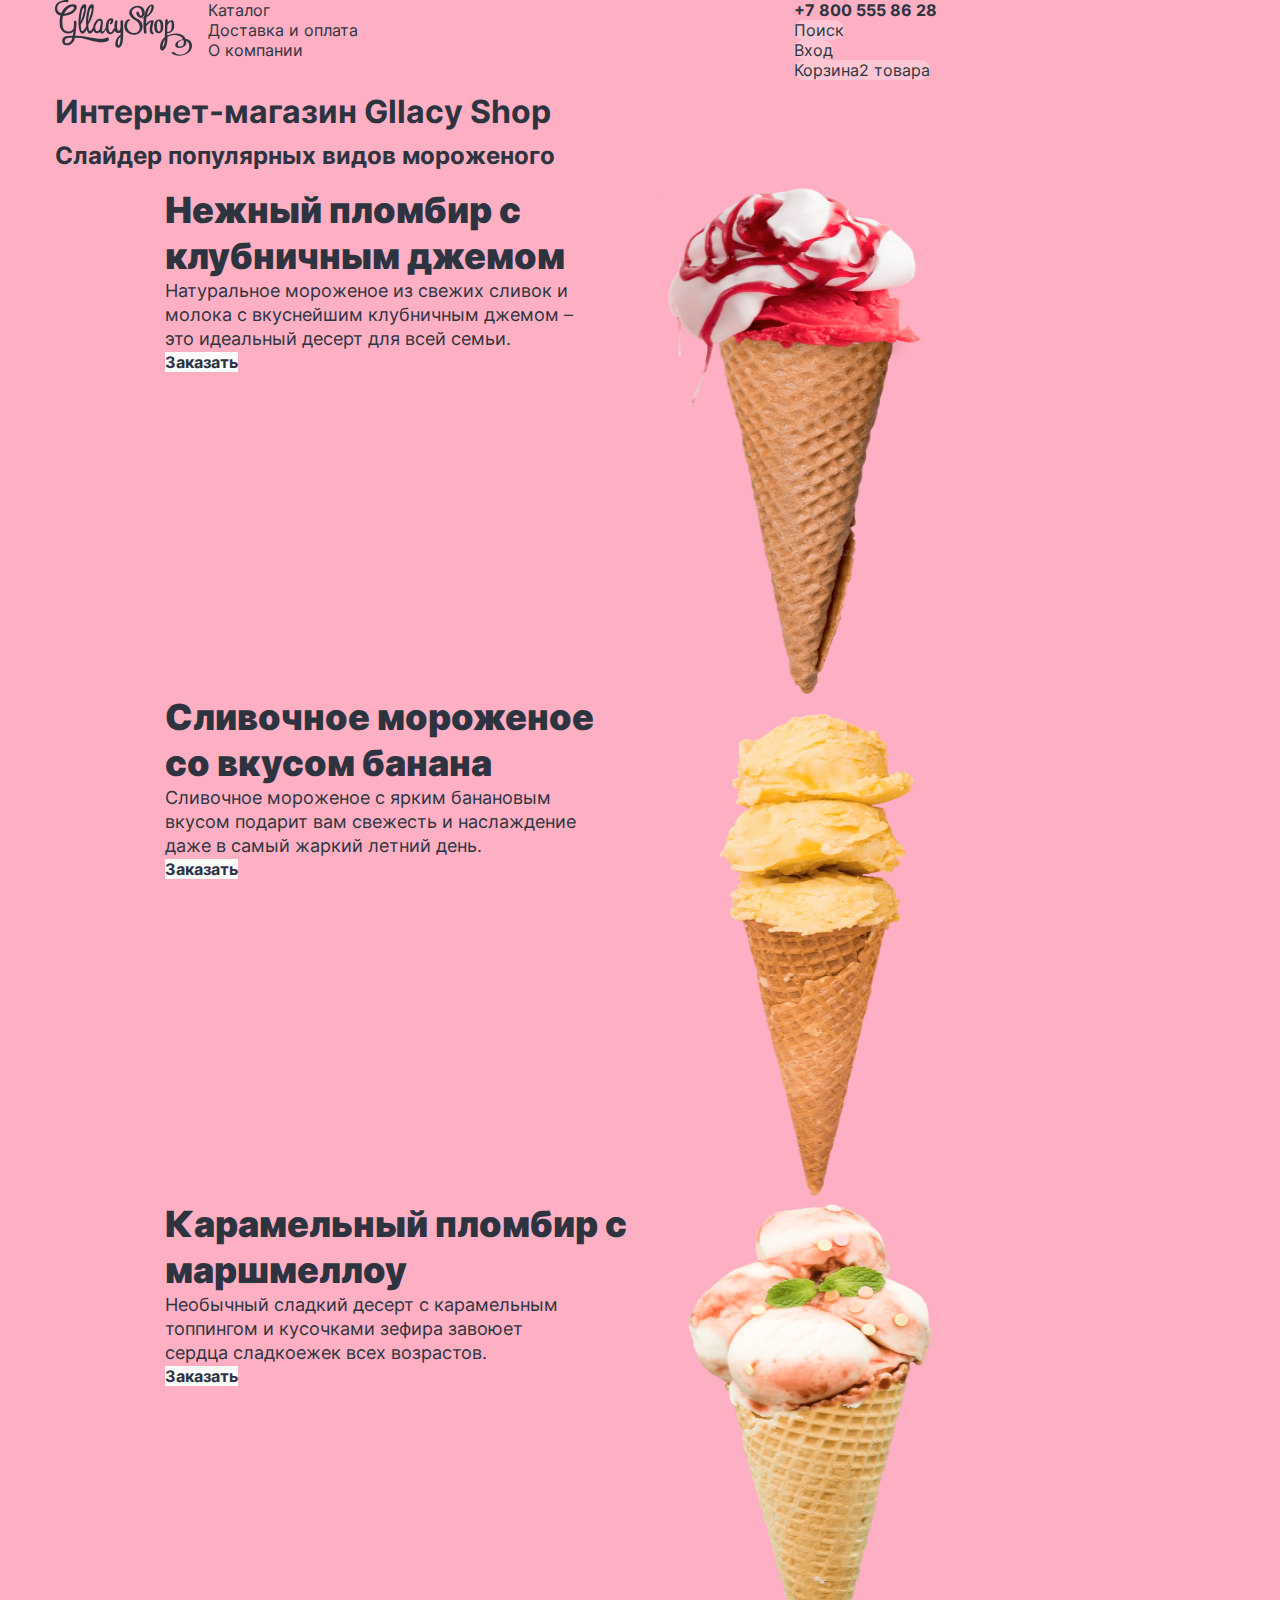
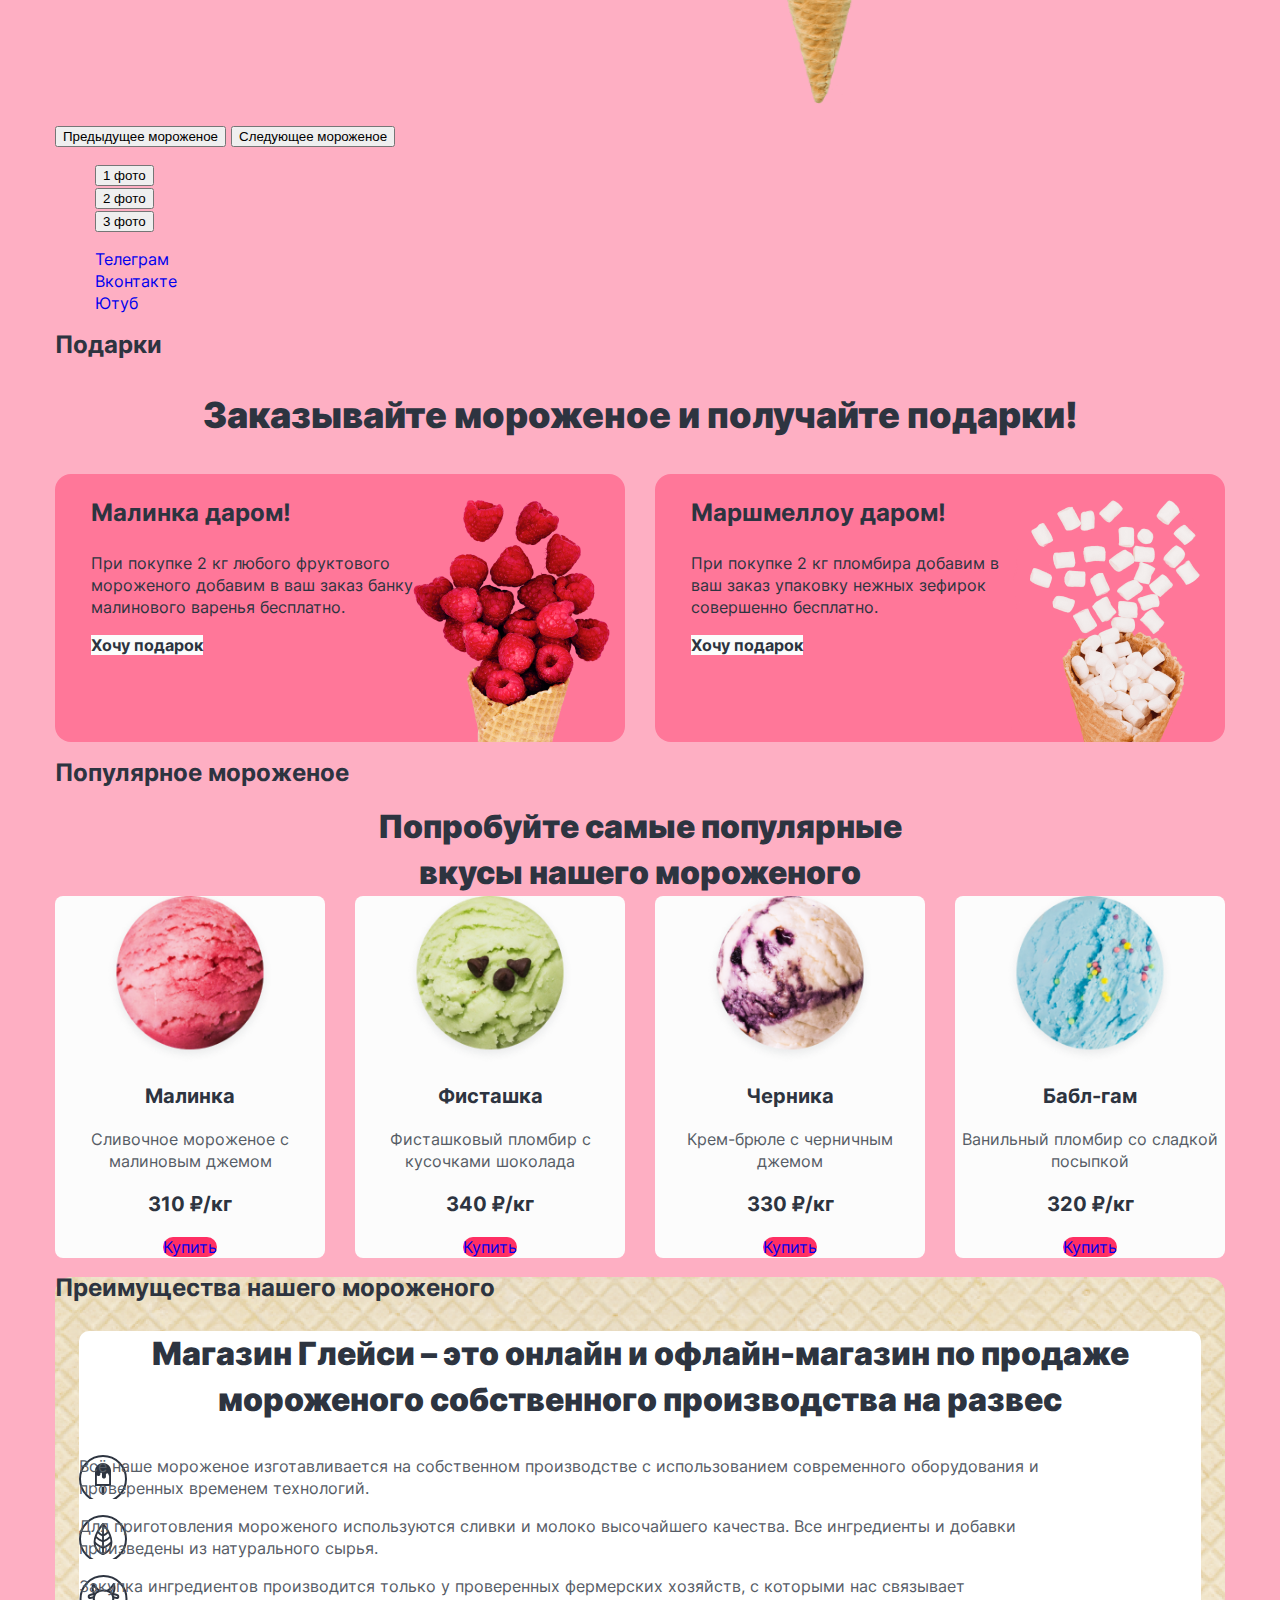
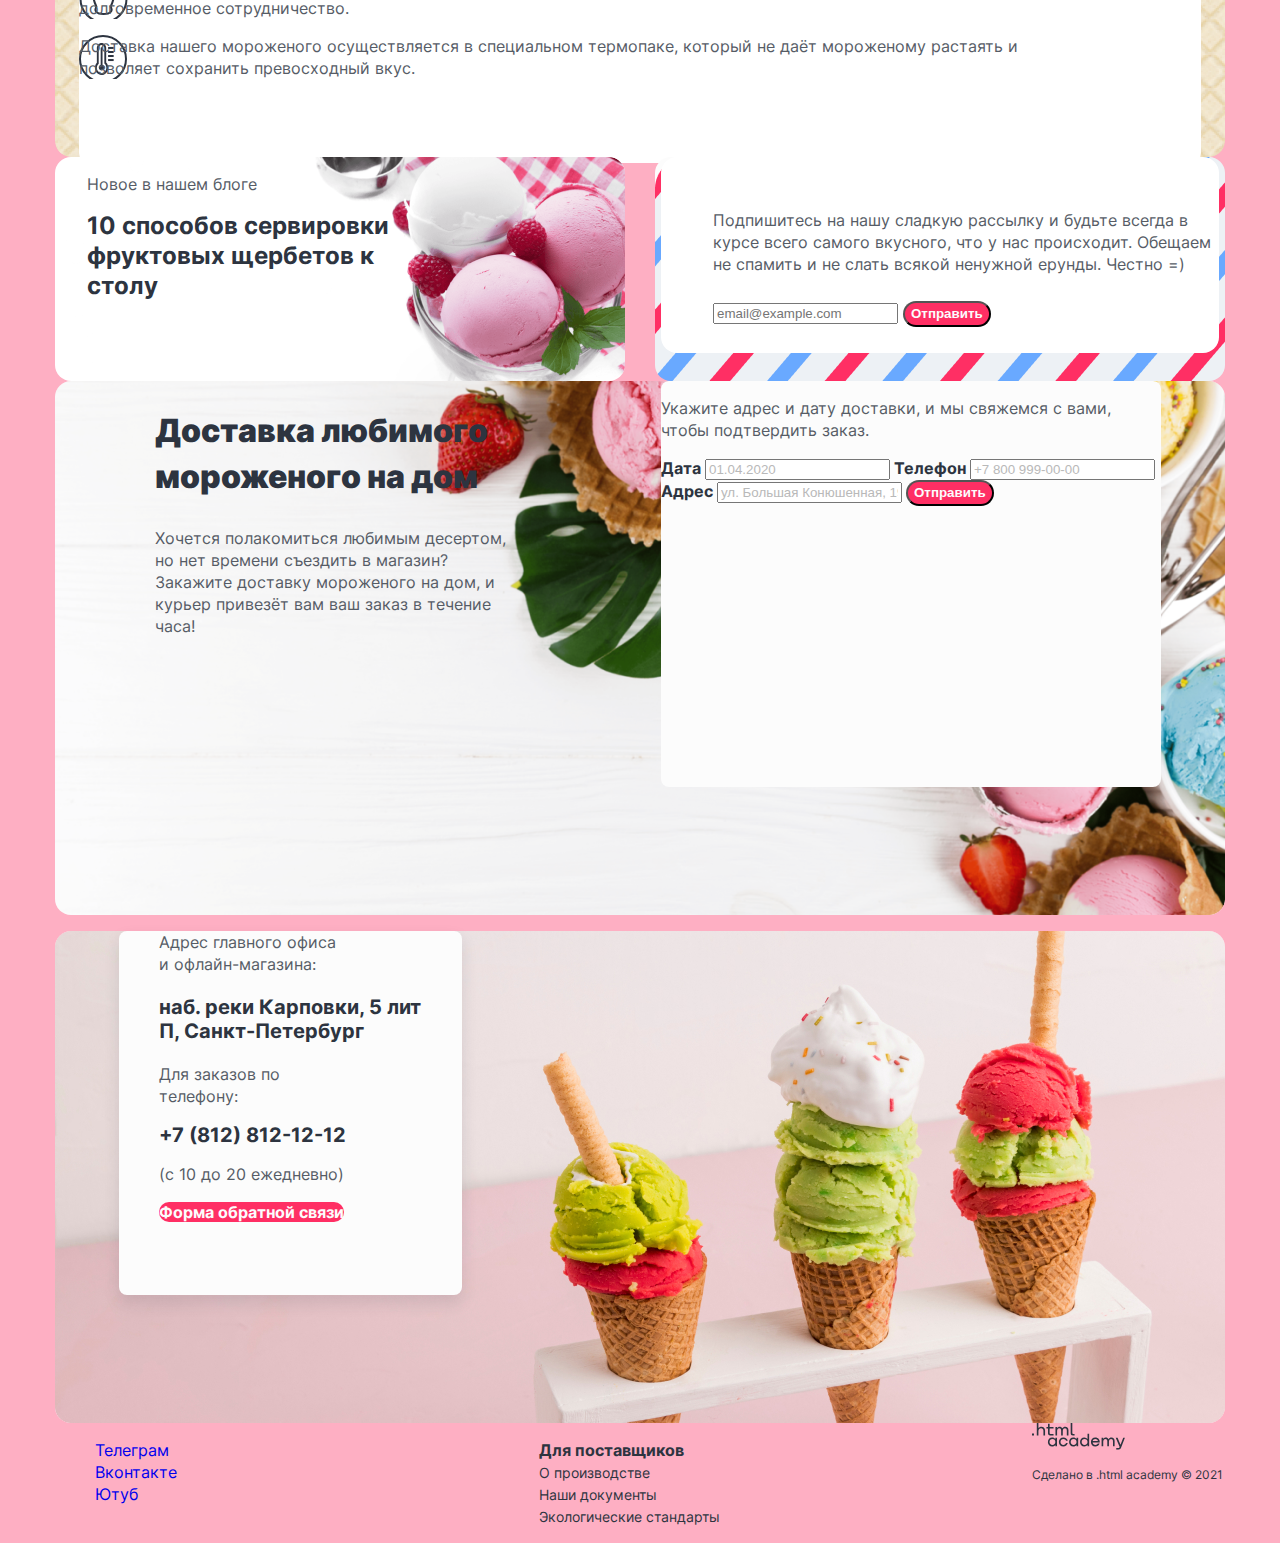
==== index.html @ d2e07216 "Added flex page grids" ====
<!DOCTYPE html>
<html lang="ru">
  <head>
    <meta charset="utf-8">
    <title>HTML Academy: Глейси</title>
    <link rel="stylesheet" href="style/style.css">
  </head>
  <body>
    <header class="page-header">
      <nav class="navigation">
        <a class="navigation-logo">
          <img class="page-header-logo" src="images/gllacy-logo.svg" width="137" height="56" alt="Логотип магазина Глейси">
        </a>
        <ul class="navigation-list">
          <li class="navigation-item">
            <a class="navigation-link" href="catalog.html">Каталог</a>
          </li>
          <li class="navigation-item">
            <a class="navigation-link" href="#">Доставка и оплата</a>
          </li>
          <li class="navigation-item">
            <a class="navigation-link" href="#">О компании</a>
          </li>
        </ul>

        <ul class="navigation-list navigation-user">
          <li class="navigation-item navigation-item-phone">
            <a class="navigation-link-phone" href="tel:88005558628">+7 800 555 86 28</a>
          </li>
          <li class="navigation-item">
            <a class="navigation-link" href="#">
              <span class="visually-hidden">Поиск</span>
            </a>
          </li>
          <li class="navigation-item">
            <a class="navigation-link" href="#">
              <span class="visually-hidden">Вход</span>
              </a>
          </li>
          <li class="navigation-item">
            <a class="navigation-link" href="#">
              <span class="visually-hidden">Корзина</span>2 товара
            </a>
          </li>
        </ul>
      </nav>
    </header>
    <main class="main-containter main-index">
      <div class="page-container">
        <h1 class="visually-hidden">Интернет-магазин Gllacy Shop</h1>
        <section class="slider-main">
          <h2 class="visually-hidden">Слайдер популярных видов мороженого</h2>
          <ul class="slider-list">
            <li class="slider-element slider-element-active">
              <div class="slider-element-text">
                <h3 class="slider-title">Нежный пломбир с клубничным джемом</h3>
                <p class="slider-description">Натуральное мороженое из свежих сливок и молока с вкуснейшим клубничным джемом – это идеальный десерт для всей семьи.</p>
                <a class="slider-order-button button" href="#">Заказать</a>
              </div>
              <div class="slider-element-image">
                <img src="images/slider/strawberry-ice-cream.png" width="350" height="507" alt="Нежный пломбир с клубничным джемом">
              </div>
            </li>
            <li class="slider-element">
              <div class="slider-element-text">
                <h3 class="slider-title">Сливочное мороженое со вкусом банана</h3>
                <p class="slider-description">Сливочное мороженое с ярким банановым вкусом подарит вам свежесть и наслаждение даже в самый жаркий летний день.</p>
                <a class="slider-order-button button" href="#">Заказать</a>
              </div>
              <div class="slider-element-image">
                <img src="images/slider/banana-ice-cream.png" width="350" height="507" alt="Сливочное мороженое со вкусом банана">
              </div>
            </li>
            <li class="slider-element">
              <div class="slider-element-text">
                <h3 class="slider-title">Карамельный пломбир с маршмеллоу</h3>
                <p class="slider-description">Необычный сладкий десерт с карамельным топпингом и кусочками зефира завоюет сердца сладкоежек всех возрастов.</p>
                <a class="slider-order-button button" href="#">Заказать</a>
              </div>
              <div class="slider-element-image">
                <img src="images/slider/caramel-ice-cream.png" width="350" height="507" alt="Карамельный пломбир с маршмеллоу">
              </div>
            </li>
          </ul>
          <button class="slider-button slider-previous" type="button">
            <span class="visually-hidden">Предыдущее мороженое</span>
          </button>
          <button class="slider-button slider-next" type="button">
            <span class="visually-hidden">Следующее мороженое</span>
          </button>
          <ol class="slider-pagination">
            <li class="slider-pagination-item">
              <button class="slider-pagination-button slider-pagination-button-current" type="button">
                <span class="visually-hidden">1 фото</span>
              </button>
            </li>
            <li class="slider-pagination-item">
              <button class="slider-pagination-button slider-pagination-button" type="button">
                <span class="visually-hidden">2 фото</span>
              </button>
            </li>
            <li class="slider-pagination-item">
              <button class="slider-pagination-button slider-pagination-button" type="button">
                <span class="visually-hidden">3 фото</span>
              </button>
            </li>
          </ol>
          <ul class="slider-social-list">
            <li class="slider-social-item">
              <a class="social-item-button" href="https://t.me/htmlacademy">
                <span class="visually-hidden">Телеграм</span>
              </a>
            </li>
            <li class="slider-social-item">
              <a class="social-item-button" href="https://vk.com/htmlacademy">
                <span class="visually-hidden">Вконтакте</span>
              </a>
            </li>
            <li class="slider-social-item">
              <a class="social-item-button" href="https://www.youtube.com/user/htmlacademyru">
                <span class="visually-hidden">Ютуб</span>
              </a>
            </li>
          </ul>
        </section>
        <section class="gifts">
          <h2 class="visually-hidden">Подарки</h2>
          <p class="gifts-description">Заказывайте мороженое и получайте подарки!</p>
          <ul class="gift-list">
            <li class="gift-item gift-item-raspberry">
              <h3 class="gift-title">Малинка даром!</h3>
              <p class="gift-description">При покупке 2 кг любого фруктового мороженого добавим в ваш заказ банку малинового варенья бесплатно.</p>
              <a class="gift-button button" href="#">Хочу подарок</a>
            </li>
            <li class="gift-item gift-item-marshmallow">
              <h3 class="gift-title">Маршмеллоу даром!</h3>
              <p class="gift-description">При покупке 2 кг пломбира добавим в ваш заказ упаковку нежных зефирок совершенно бесплатно.</p>
              <a class="gift-button button" href="#">Хочу подарок</a>
            </li>
          </ul>
        </section>
        <section class="product">
          <h2 class="visually-hidden">Популярное мороженое</h2>
          <p class="product-heading">Попробуйте самые популярные вкусы нашего мороженого</p>
          <ul class="product-list">
            <li class="product-card">
              <img class="product-image" src="images/promo/raspberry.png" width="168" height="168" alt="Малиновое мороженое">
              <h3 class="product-title">Малинка</h3>
              <p class="product-description">Сливочное мороженое с малиновым джемом</p>
              <p class="product-price">310 ₽/кг</p>
              <a class="product-buy-button" href="#">
                <span class="visually-hidden">Купить</span>
              </a>
            </li>
            <li class="product-card">
              <img class="product-image" src="images/promo/pistachio.png" width="168" height="168" alt="Фисташковое мороженое">
              <h3 class="product-title">Фисташка</h3>
              <p class="product-description">Фисташковый пломбир с кусочками шоколада</p>
              <p class="product-price">340 ₽/кг</p>
              <a class="product-buy-button" href="#">
                <span class="visually-hidden">Купить</span>
              </a>
            </li>
            <li class="product-card">
              <img class="product-image" src="images/promo/blueberries.png" width="168" height="168" alt="Черничное мороженое">
              <h3 class="product-title">Черника</h3>
              <p class="product-description">Крем-брюле с черничным джемом</p>
              <p class="product-price">330 ₽/кг</p>
              <a class="product-buy-button" href="#">
                <span class="visually-hidden">Купить</span>
              </a>
            </li>
            <li class="product-card">
              <img class="product-image" src="images/promo/bubble-gum.png" width="168" height="168" alt="Мороженое со вкусом Бабл-гам">
              <h3 class="product-title">Бабл-гам</h3>
              <p class="product-description">Ванильный пломбир со сладкой посыпкой</p>
              <p class="product-price">320 ₽/кг</p>
              <a class="product-buy-button" href="#">
                <span class="visually-hidden">Купить</span>
              </a>
            </li>
          </ul>
        </section>
        <section class="advantages">
          <h2 class="visually-hidden">Преимущества нашего мороженого</h2>
            <div class="advantages-content">
              <p class="advantages-title">Магазин Глейси – это онлайн и офлайн-магазин по продаже мороженого собственного производства на развес</p>
              <ul class="advantages-list">
                <li class="advantages-item advantages-item-icecream">
                  <p class="advantages-description">Всё наше мороженое изготавливается на собственном производстве с использованием современного оборудования и проверенных временем технологий.</p>
                </li>
                <li class="advantages-item advantages-item-leaf">
                  <p class="advantages-description">Для приготовления мороженого используются сливки и молоко высочайшего качества. Все ингредиенты
                    и добавки произведены из натурального сырья.</p>
                </li>
                <li class="advantages-item advantages-item-cow">
                  <p class="advantages-description">Закупка ингредиентов производится только у проверенных фермерских хозяйств, с которыми нас связывает долговременное сотрудничество.</p>
                </li>
                <li class="advantages-item advantages-item-thermometr">
                  <p class="advantages-description">Доставка нашего мороженого осуществляется в специальном термопаке, который не даёт мороженому растаять и позволяет сохранить превосходный вкус.</p>
                </li>
              </ul>
          </div>
        </section>
        <section class="blog-newsletter">
          <!--<h2 class="visually-hidden">Блог и подписка на рассылку</h2>-->
          <article class="blog">
            <!--<h3 class="visually-hidden">Блог</h3>-->
            <p class="blog-news">Новое в нашем блоге</p>
            <a class="blog-link" href="#">10 способов сервировки фруктовых щербетов к столу</a>
          </article>
          <div class="newsletter">
            <div class="newsletter-content">
              <!--<h3 class="visually-hidden">Подписка на рассылку</h3>-->
              <p class="newsletter-description">Подпишитесь на нашу сладкую рассылку и будьте всегда в курсе всего самого вкусного, что у нас происходит. Обещаем не спамить и не слать всякой ненужной ерунды. Честно =)</p>
              <form class="newsletter-form" action="https://echo.htmlacademy.ru/" method="post">
                <input class="newsletter-email-field" placeholder="email@example.com" type="email" name="newsletter-email" required>
                <button class="newsletter-form-button" type="submit">Отправить</button>
              </form>
            </div>
          </div>
        </section>
        <section class="delivery">
          <div class="delivery-text">
            <h2>Доставка любимого мороженого на дом</h2>
            <p class="delivery-description">Хочется полакомиться любимым десертом, но нет времени съездить в магазин? Закажите доставку мороженого на дом, и курьер привезёт вам ваш заказ в течение часа!</p>
          </div>
              <form class="delivery-form" action="https://echo.htmlacademy.ru/" method="post">
              <p class="delivery-form-description">Укажите адрес и дату доставки, и мы свяжемся с вами, чтобы подтвердить заказ.</p>
              <label>Дата
                <input class="delivery-date-field" placeholder="01.04.2020" type="text" name="delivery-date">
              </label>
              <label>Телефон
                <input class="delivery-number-field" placeholder="+7 800 999-00-00" type="number" name="delivery-number">
              </label>
              <label>Адрес
                <input class="delivery-address-field" placeholder="ул. Большая Конюшенная, 19/8" type="text" name="delivery-address">
              </label>
              <button class="delivery-submit-button" type="submit">Отправить</button>
            </form>
        </section>

        <section class="contacts">
          <!--<h2 class="visually-hidden">Контакты</h2>-->
          <div class="contacts-content">
            <address class="contacts-address">
              <p class="contacts-address-description">Адрес главного офиса и офлайн-магазина:</p>
              <p class="contacts-address-text">наб. реки Карповки, 5 лит П, Санкт-Петербург</p>
              <p class="contacts-address-description">Для заказов по телефону:</p>
              <a class="contacts-address-phone" href="tel:88128121212">+7 (812) 812-12-12</a>
              <p class="contacts-address-schedule">(с 10 до 20 ежедневно)</p>
            </address>
            <a class="contacts-button-feedback" href="#">Форма обратной связи</a>
          </div>
        </section>
        <footer class="main-footer">
          <ul class="slider-social-list">
            <li class="slider-social-item">
              <a class="social-item-button" href="https://t.me/htmlacademy">
                <span class="visually-hidden">Телеграм</span>
              </a>
            </li>
            <li class="slider-social-item">
              <a class="social-item-button" href="https://vk.com/htmlacademy">
                <span class="visually-hidden">Вконтакте</span>
              </a>
            </li>
            <li class="slider-social-item">
              <a class="social-item-button" href="https://www.youtube.com/user/htmlacademyru">
                <span class="visually-hidden">Ютуб</span>
              </a>
            </li>
          </ul>
          <ul class="footer-links-list">
            <li class="footer-links-item-heart">
              <a class="footer-links-heart" href="#">Для поставщиков</a>
            </li>
            <li class="footer-links-item">
              <a class="footer-links-link" href="#">О производстве</a>
            </li>
            <li class="footer-links-item">
              <a class="footer-links-link" href="#">Наши документы</a>
            </li>
            <li class="footer-links-item">
              <a class="footer-links-link" href="#">Экологические стандарты</a>
            </li>
          </ul>
          <div class="copyright">
            <a href="https://htmlacademy.ru">
              <img class="htmlacademy-logo" src="images/logo-htmlacademy.svg" width="93" height="27" alt="Логотип HTML Academy">
            </a>
            <p class="copyright-description">Сделано в .html academy © 2021</p>
          </div>
        </footer>
      </div>
    </main>
  </body>
</html>
---- style/style.css ----
@font-face {
  font-family: "Inter";
  font-style: normal;
  font-weight: 400;
  src: url("../fonts/inter-400.woff2") format("woff2");
  font-display: swap;
}
@font-face {
  font-family: "Inter";
  font-style: normal;
  font-weight: 700;
  src: url("../fonts/inter-700.woff2") format("woff2");
  font-display: swap;
}
@font-face {
  font-family: "Inter";
  font-style: normal;
  font-weight: 900;
  src: url("../fonts/inter-900.woff2") format("woff2");
  font-display: swap;
}

.html {
  height: 100%;
}

body {
  margin: 0;
  display: flex;
  flex-direction: column;
  min-height: 100%;
  font-family: "Inter", sans-serif;
  font-weight: 400;
  font-size: 16px;
  line-height: 22px;
  color: #2D3440;
  background-color: #FEAFC3;
}

a {
  text-decoration: none;
}

li {
  list-style-type: none;
}

.button {
  font-family: inherit;
  font-weight: 700;
  line-height: 20px;
  text-align: center;
  background-color: #FCFCFC;
  color:#2D3440;
}

.navigation {
  width: 1170px;
  display: flex;
  margin: 0 auto;
  font-family: inherit;
  line-height: 20px;
}

.navigation-logo {
  width: 137px;
  margin-right: 16px;
}

.navigation-list {
  margin: 0;
  padding: 0;
  min-width: 400px;
}

.navigation a {
  color:#2D3440;
}

.navigation-user {
  min-width: 431px;
  margin-left: auto;
}
.navigation-user .navigation-link {
  background: rgba(252, 252, 252, 0.3);
  border-radius: 27px;
}

.navigation-user .navigation-link-phone {
  font-weight: 700;
  background-color: #FEAFC3;
}

.main-container {
  flex-grow: 1;
}

.page-container {
  width: 1170px;
  margin: 0 auto;
  flex-grow: 1;
}

.slider-list {
  text-decoration: none;
}

.slider-element {
  display: flex;
}

.slider-title {
  width: 470px;
  margin: 0;
  margin-left: 70px;
  font-family: inherit;
  font-weight: 900;
  font-size: 36px;
  line-height: 46px;
}

.slider-description {
  width: 414px;
  margin: 0;
  margin-left: 70px;
  font-family: inherit;
  font-size: 18px;
  line-height: 24px;
}

.slider-order-button {
  margin-left: 70px;
}

.slider-element-image {
  display: block;
  width: 306px;
  height: 507px;
}

.gifts-description {
  font-weight: 900;
  font-size: 36px;
  line-height: 46px;
  text-align: center;
}

.gift-list {
  display: flex;
  justify-content: space-between;
  margin: 0;
  padding: 0;
}

.gift-item {
  background-color: #FF7799;
  border-radius: 16px;
  width: 570px;
  height: 268px;
}

.gift-item-raspberry {
  background-image: url(../images/gift/raspberry-gift.png);
  background-repeat: no-repeat;
  background-position: right bottom;
  background-size: 219px 268px;;
}

.gift-item-marshmallow {
  background-image: url(../images/gift/marshmallow-gift.png);
  background-repeat: no-repeat;
  background-position: right bottom;
  background-size: 219px 268px;;
}
.gift-title {
  margin-left: 36px;
  font-weight: 700;
  font-size: 24px;
  line-height: 30px;
}

.gift-description {
  width: 328px;
  margin-left: 36px;
}

.gift-button {
  margin-left: 36px;
}

.product-heading {
  width: 527px;
  margin: 0 auto;
  font-weight: 900;
  font-size: 32px;
  line-height: 46px;
  text-align: center;
}

.product-list {
  display: flex;
  justify-content: space-between;
  margin: 0;
  padding: 0;
}

.product-card {
  width: 270px;
  background: #FCFCFC;
  border-radius: 8px;
  text-align: center;
}

.product-image {
  display: block;
  margin: 0 auto;
}

.product-title {
  font-weight: 700;
  font-size: 20px;
  line-height: 24px;
}

.product-description {
  color: #565C66;
}

.product-price {
  font-weight: 700;
  font-size: 20px;
  line-height: 24px;
}

.product-buy-button {
  background: #FF2F64;
  border-radius: 26px;
}

.advantages {
  width: 1170px;
  height: 480px;
  background-image: url(../images/advantages/waffle-background.png);
  background-repeat: no-repeat;
  border-radius: 16px;
}

.advantages-content {
  width: 1122px;
  height: 432px;
  background-color: #FFFFFF;
  border-radius: 10px;
  margin: 0 auto;
}

.advantages-description {
  color:  #565C66;
  width: 995px;
}

.advantages-list {
  margin: 0;
  padding: 0;
}

.advantages-item-icecream {
  background-image: url(../images/advantages/icecream.svg);
  background-repeat: no-repeat;
}

.advantages-item-leaf {
  background-image: url(../images/advantages/leaf.svg);
  background-repeat: no-repeat;
}

.advantages-item-cow {
  background-image: url(../images/advantages/cow.svg);
  background-repeat: no-repeat;
}

.advantages-item-thermometr {
  background-image: url(../images/advantages/thermometr.svg);
  background-repeat: no-repeat;
}

.advantages-title {
  font-weight: 900;
  font-size: 32px;
  line-height: 46px;
  text-align: center;
}

.blog-newsletter {
  display: flex;
  justify-content: space-between;
}

.blog {
  width: 570px;
  height: 224px;
  background-color: #FCFCFC;
  background-image: url(../images/blog/blog-post-1.png);
  background-repeat: no-repeat;
  border-radius: 16px;
}

.blog-news {
  width: 170px;
  margin-left: 32px;
  color: #565C66;
}

.blog-link {
  display: block;
  width: 303px;
  margin-left: 32px;
  font-weight: 700;
  font-size: 24px;
  line-height: 30px;
  color:#2D3440;
}

.newsletter {
  width: 570px;
  height: 224px;
  background-color: #FCFCFC;
  background-image: url(../images/newsletter/newsletter-background.png);
  background-repeat: no-repeat;
  border-radius: 16px;
}

.newsletter-content {
  width: 506px;
  padding: 26px;
  margin: 0 auto;
  background-color: #FFFFFF;
  border-radius: 16px;
}

.newsletter-description {
  width: 506px;
  margin: 26px;
  padding: 0;
  color: #565C66;
}

.newsletter-form {
  min-width: 506px;
  margin-top: 18px;
  margin-left: 26px;
}

.newsletter-form{
  width: 332px;
  margin-right: 14px;
}

.delivery {
  display: flex;
  width: 1170px;
  height: 534px;
  background-color:#FFFFFF;
  background-image: url(../images/delivery-background.png);
  background-repeat: no-repeat;
  border-radius: 16px;
}

.delivery-text {
  margin-left: 100px;
}

.delivery h2 {
  width: 356px;
  font-weight: 900;
  font-size: 32px;
  line-height: 46px;
}

.delivery-description {
  width: 371px;
  color: #565C66;
}

.delivery-form {
  margin-left: 135px;
  width: 500px;
  height: 406px;
  background: #FCFCFC;
  border-radius: 8px;
}

.delivery-form-description {
  color:#565C66;
}

.delivery-form label {
  font-weight: 700;
  font-size: 16px;
  line-height: 20px;
}

.delivery-form ::placeholder {
  line-height: 20px;
  color: #B9B9B9;
}

.delivery-submit-button,
.newsletter-form-button {
  color: #FCFCFC;
  font-weight: 700;
  line-height: 20px;
  text-align: center;
  background: #FF2F64;
  border-radius: 26px;
}

.contacts {
  width: 1170px;
  height: 492px;
  background-color: #FCFCFC;
  background-image: url(../images/contacts-background.jpg);
  background-repeat: no-repeat;
  border-radius: 16px;
}

.contacts-content {
  width: 343px;
  height: 364px;
  margin-left: 64px;
  background: #FCFCFC;
  box-shadow: 0px 8px 16px rgba(45, 52, 64, 0.12);
  border-radius: 8px;
}

.contacts-address-description {
  width: 179px;
}

.contacts-address {
  margin-left: 40px;
  color: #565C66;
  font-style: normal;
}

.contacts-address-text {
  width: 263px;
}

.contacts-address-text,
.contacts-address-phone {
  font-weight: 700;
  font-size: 20px;
  line-height: 24px;
  color:#2D3440;
}

.contacts-button-feedback {
  margin-left: 40px;
  font-weight: 700;
  line-height: 20px;
  text-align: center;
  color: #FCFCFC;
  background: #FF2F64;
  border-radius: 26px;
}

.main-footer {
  display: flex;
  width: 1170px;
  margin: 0 auto;
}

.slider-social-list {
  width: 104px;
  margin-right: 300px;
}

.footer-link-list {
  width: 356px;
}

.copyright {
  width: 193px;
  margin-left: auto;
}

.footer-links-link {
  font-weight: 400;
  font-size: 14px;
  line-height: 20px;
  color:#2D3440;
}

.footer-links-heart {
  font-weight: 700;
  color:#2D3440;
}

.copyright-description {
  font-weight: 400;
  font-size: 12px;
  line-height: 16px;
}


/*Catalog*/

.main-inner {
  flex-grow: 1;
  width: 1170px;
  margin: 0 auto;
}

.breadcrumbs-link {
  font-weight: 700;
  font-size: 14px;
  line-height: 20px;
  color:#2D3440;
}

.breadcrumbs-link-active {
  font-size: 14px;
  line-height: 20px;
  font-weight: 700;
  text-decoration: underline;
}

.catalog-filter {
  display: flex;
  flex-wrap: wrap;
  align-items: center;
  width: 823px;
}

.catalog-title {
  font-weight: 900;
  font-size: 32px;
  line-height: 46px;
}

.catalog-filter {
  font-size: 14px;
  line-height: 20px;
  color: #2D3440;
}

.sorting,
.price-control,
.catalog-filter-group {
  background-color: rgba(252, 252, 252, 0.3);
}

.catalog-filter-button {
  font-size: 14px;
  line-height: 20px;
  color: #2D3440;
  background-color: rgba(252, 252, 252, 0.3);;
}

.pagination-show-more {
  color: #2D3440;
  background-color:#FCFCFC;
}

.pagination-link {
  line-height: 20px;
  color: #2D3440;
}

.pagination-current {
  background-color: #FCFCFC;
}
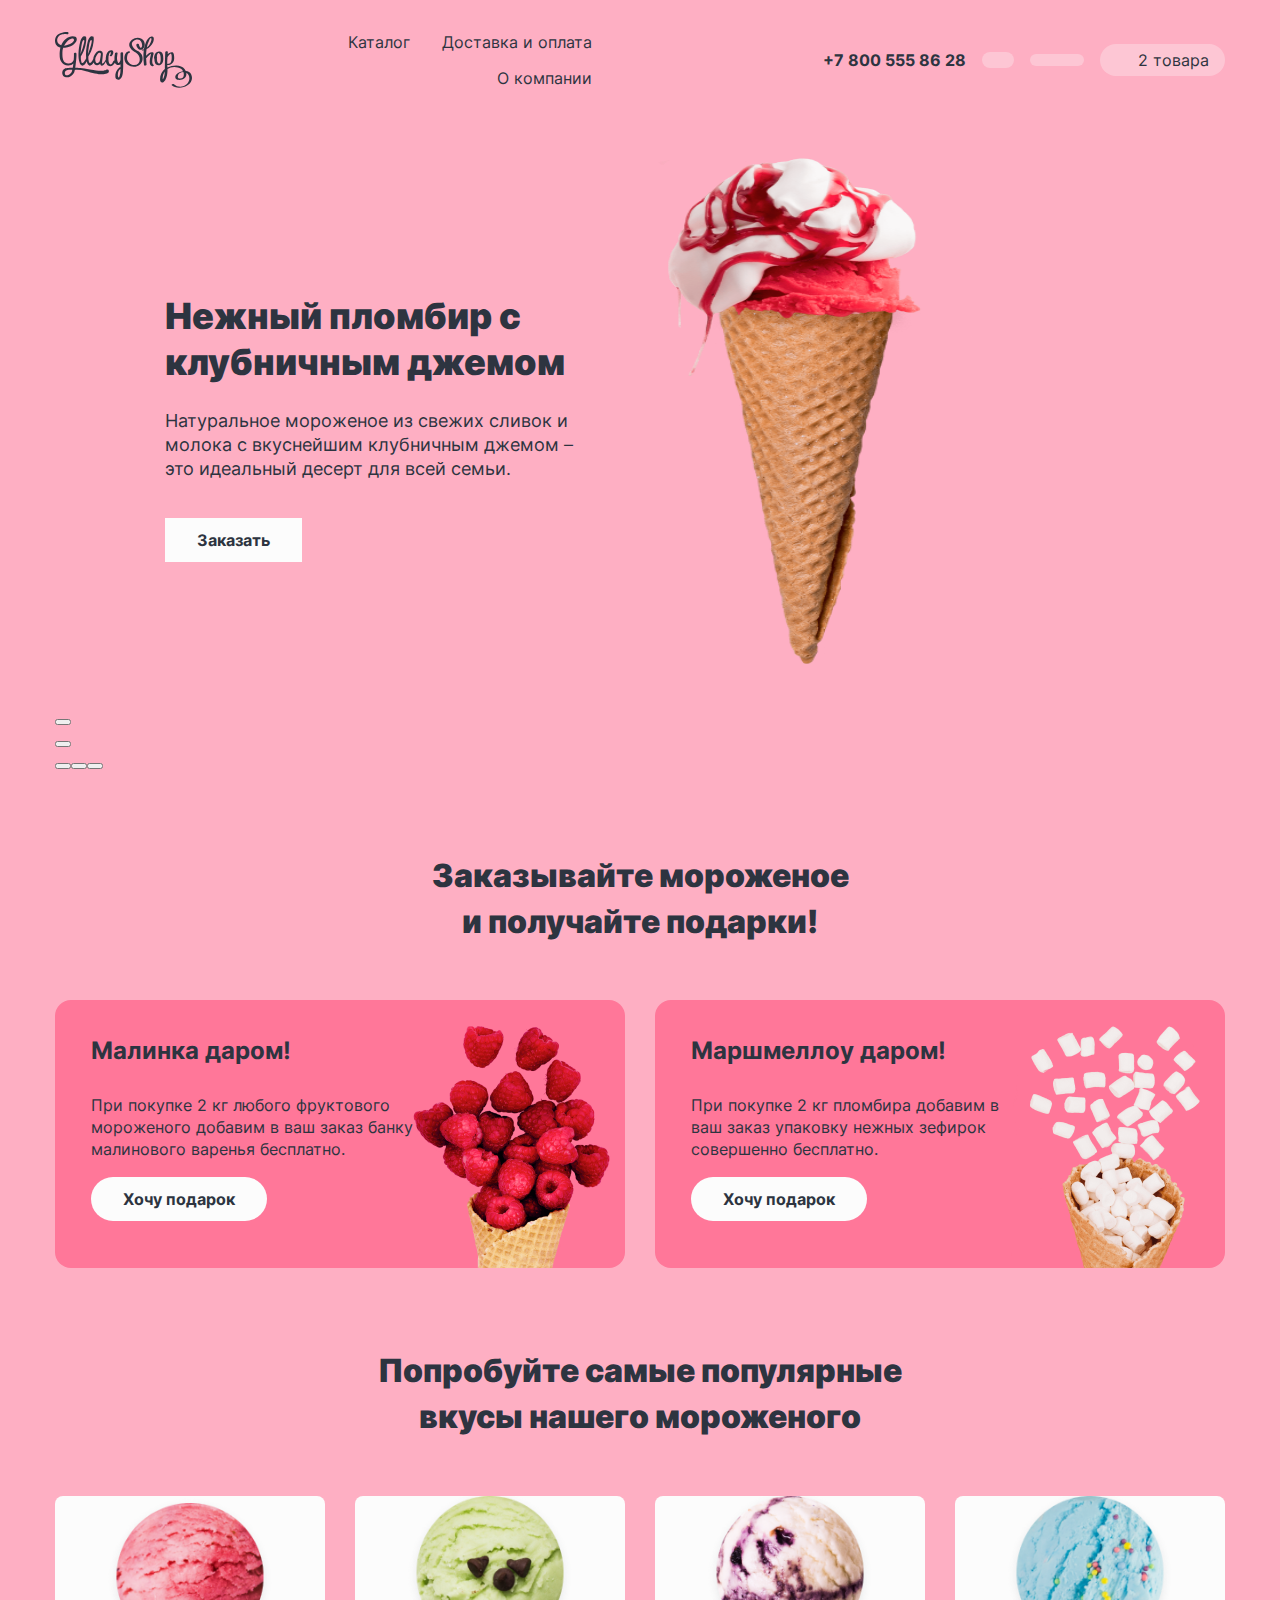
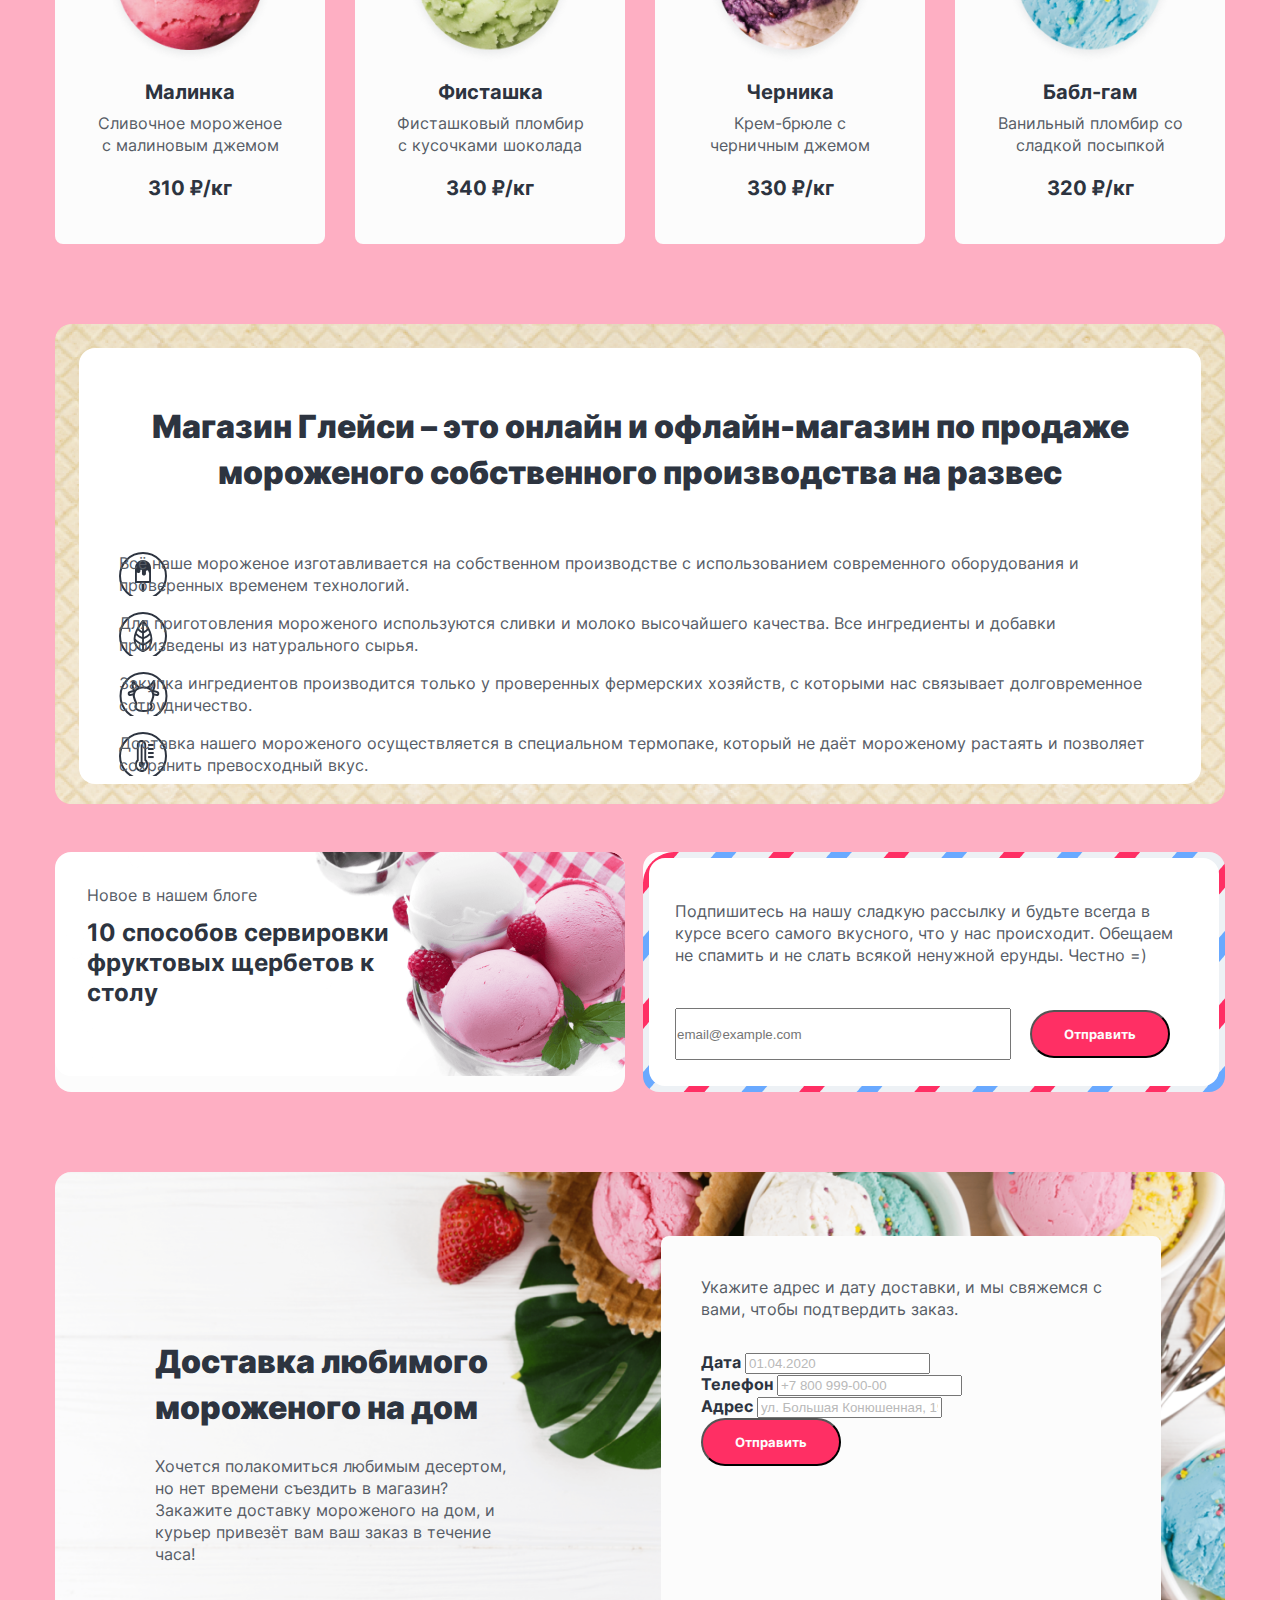
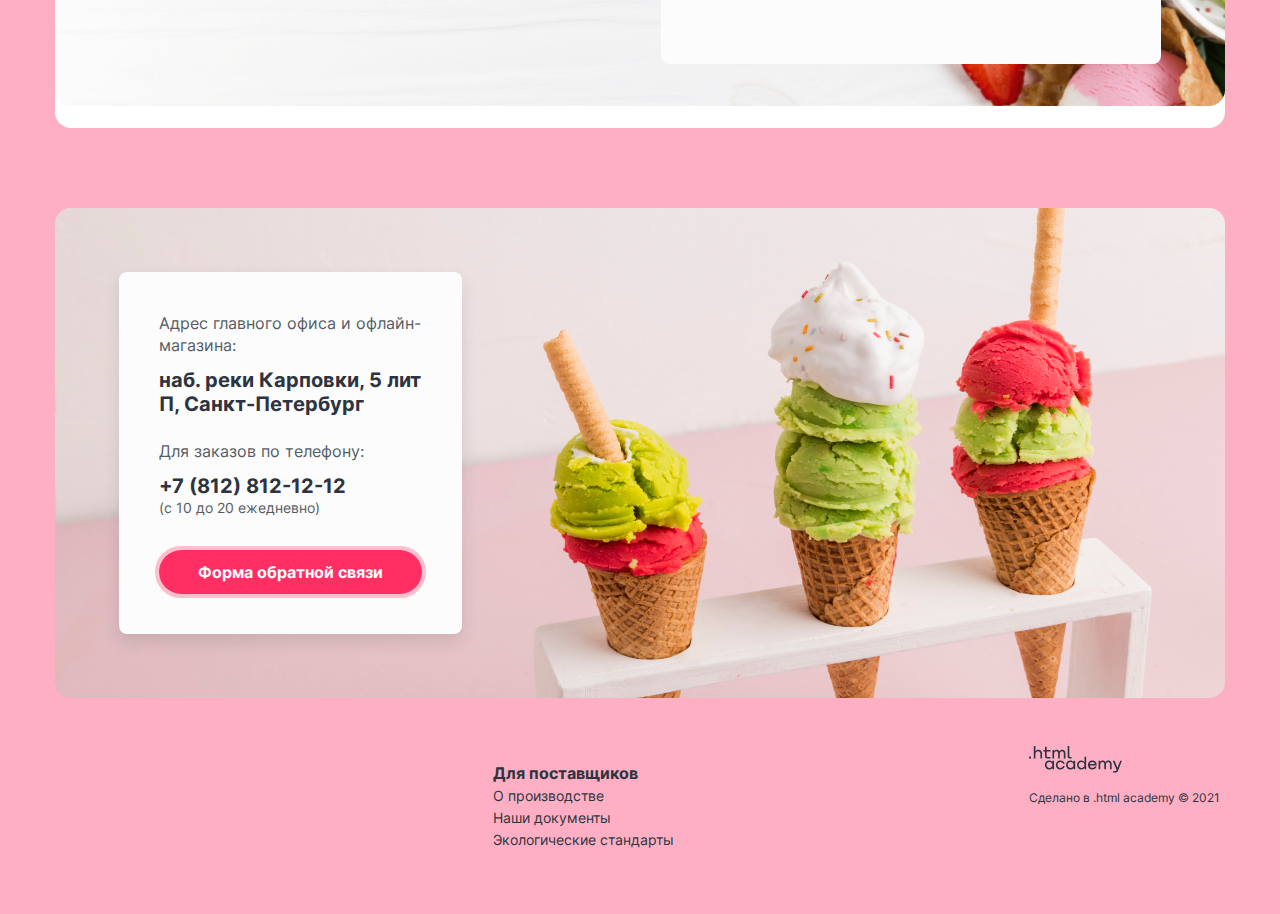
==== commit 60909a32: "Added microgrids on flex for all pages" ====
--- a/index.html
+++ b/index.html
@@ -28,17 +28,17 @@
             <a class="navigation-link-phone" href="tel:88005558628">+7 800 555 86 28</a>
           </li>
           <li class="navigation-item">
-            <a class="navigation-link" href="#">
+            <a class="navigation-link navigation-link-search" href="#">
               <span class="visually-hidden">Поиск</span>
             </a>
           </li>
           <li class="navigation-item">
-            <a class="navigation-link" href="#">
+            <a class="navigation-link navigation-link-user" href="#">
               <span class="visually-hidden">Вход</span>
               </a>
           </li>
           <li class="navigation-item">
-            <a class="navigation-link" href="#">
+            <a class="navigation-link navigation-link-cart" href="#">
               <span class="visually-hidden">Корзина</span>2 товара
             </a>
           </li>
@@ -61,7 +61,7 @@
                 <img src="images/slider/strawberry-ice-cream.png" width="350" height="507" alt="Нежный пломбир с клубничным джемом">
               </div>
             </li>
-            <li class="slider-element">
+            <li class="slider-element slider-element-hidden">
               <div class="slider-element-text">
                 <h3 class="slider-title">Сливочное мороженое со вкусом банана</h3>
                 <p class="slider-description">Сливочное мороженое с ярким банановым вкусом подарит вам свежесть и наслаждение даже в самый жаркий летний день.</p>
@@ -71,7 +71,7 @@
                 <img src="images/slider/banana-ice-cream.png" width="350" height="507" alt="Сливочное мороженое со вкусом банана">
               </div>
             </li>
-            <li class="slider-element">
+            <li class="slider-element slider-element-hidden">
               <div class="slider-element-text">
                 <h3 class="slider-title">Карамельный пломбир с маршмеллоу</h3>
                 <p class="slider-description">Необычный сладкий десерт с карамельным топпингом и кусочками зефира завоюет сердца сладкоежек всех возрастов.</p>
@@ -82,46 +82,54 @@
               </div>
             </li>
           </ul>
-          <button class="slider-button slider-previous" type="button">
-            <span class="visually-hidden">Предыдущее мороженое</span>
-          </button>
-          <button class="slider-button slider-next" type="button">
-            <span class="visually-hidden">Следующее мороженое</span>
-          </button>
-          <ol class="slider-pagination">
-            <li class="slider-pagination-item">
-              <button class="slider-pagination-button slider-pagination-button-current" type="button">
-                <span class="visually-hidden">1 фото</span>
+          <ul class="slider-control">
+            <li class="slider-control-item">
+              <button class="slider-button slider-previous" type="button">
+                <span class="visually-hidden">Предыдущее мороженое</span>
               </button>
             </li>
-            <li class="slider-pagination-item">
-              <button class="slider-pagination-button slider-pagination-button" type="button">
-                <span class="visually-hidden">2 фото</span>
+            <li class="slider-control-item">
+              <button class="slider-button slider-next" type="button">
+                <span class="visually-hidden">Следующее мороженое</span>
               </button>
             </li>
-            <li class="slider-pagination-item">
-              <button class="slider-pagination-button slider-pagination-button" type="button">
-                <span class="visually-hidden">3 фото</span>
-              </button>
-            </li>
-          </ol>
-          <ul class="slider-social-list">
-            <li class="slider-social-item">
-              <a class="social-item-button" href="https://t.me/htmlacademy">
-                <span class="visually-hidden">Телеграм</span>
-              </a>
-            </li>
-            <li class="slider-social-item">
-              <a class="social-item-button" href="https://vk.com/htmlacademy">
-                <span class="visually-hidden">Вконтакте</span>
-              </a>
-            </li>
-            <li class="slider-social-item">
-              <a class="social-item-button" href="https://www.youtube.com/user/htmlacademyru">
-                <span class="visually-hidden">Ютуб</span>
-              </a>
-            </li>
           </ul>
+            <div class="slider-pagination-social">
+              <ol class="slider-pagination">
+                <li class="slider-pagination-item">
+                  <button class="slider-pagination-button slider-pagination-button-current" type="button">
+                    <span class="visually-hidden">1 фото</span>
+                  </button>
+                </li>
+                <li class="slider-pagination-item">
+                  <button class="slider-pagination-button slider-pagination-button" type="button">
+                    <span class="visually-hidden">2 фото</span>
+                  </button>
+                </li>
+                <li class="slider-pagination-item">
+                  <button class="slider-pagination-button slider-pagination-button" type="button">
+                    <span class="visually-hidden">3 фото</span>
+                  </button>
+                </li>
+              </ol>
+              <ul class="slider-social-list">
+                <li class="slider-social-item">
+                  <a class="social-item-button" href="https://t.me/htmlacademy">
+                    <span class="visually-hidden">Телеграм</span>
+                  </a>
+                </li>
+                <li class="slider-social-item">
+                  <a class="social-item-button" href="https://vk.com/htmlacademy">
+                    <span class="visually-hidden">Вконтакте</span>
+                  </a>
+                </li>
+                <li class="slider-social-item">
+                  <a class="social-item-button" href="https://www.youtube.com/user/htmlacademyru">
+                    <span class="visually-hidden">Ютуб</span>
+                  </a>
+                </li>
+              </ul>
+          </div>
         </section>
         <section class="gifts">
           <h2 class="visually-hidden">Подарки</h2>
@@ -203,19 +211,19 @@
           </div>
         </section>
         <section class="blog-newsletter">
-          <!--<h2 class="visually-hidden">Блог и подписка на рассылку</h2>-->
+          <h2 class="visually-hidden">Блог и подписка на рассылку</h2>
           <article class="blog">
-            <!--<h3 class="visually-hidden">Блог</h3>-->
+            <h3 class="visually-hidden">Блог</h3>
             <p class="blog-news">Новое в нашем блоге</p>
             <a class="blog-link" href="#">10 способов сервировки фруктовых щербетов к столу</a>
           </article>
           <div class="newsletter">
             <div class="newsletter-content">
-              <!--<h3 class="visually-hidden">Подписка на рассылку</h3>-->
+              <h3 class="visually-hidden">Подписка на рассылку</h3>
               <p class="newsletter-description">Подпишитесь на нашу сладкую рассылку и будьте всегда в курсе всего самого вкусного, что у нас происходит. Обещаем не спамить и не слать всякой ненужной ерунды. Честно =)</p>
               <form class="newsletter-form" action="https://echo.htmlacademy.ru/" method="post">
                 <input class="newsletter-email-field" placeholder="email@example.com" type="email" name="newsletter-email" required>
-                <button class="newsletter-form-button" type="submit">Отправить</button>
+                <button class="newsletter-form-button button" type="submit">Отправить</button>
               </form>
             </div>
           </div>
@@ -236,12 +244,12 @@
               <label>Адрес
                 <input class="delivery-address-field" placeholder="ул. Большая Конюшенная, 19/8" type="text" name="delivery-address">
               </label>
-              <button class="delivery-submit-button" type="submit">Отправить</button>
+              <button class="delivery-submit-button button" type="submit">Отправить</button>
             </form>
         </section>
 
         <section class="contacts">
-          <!--<h2 class="visually-hidden">Контакты</h2>-->
+          <h2 class="visually-hidden">Контакты</h2>
           <div class="contacts-content">
             <address class="contacts-address">
               <p class="contacts-address-description">Адрес главного офиса и офлайн-магазина:</p>
@@ -250,49 +258,53 @@
               <a class="contacts-address-phone" href="tel:88128121212">+7 (812) 812-12-12</a>
               <p class="contacts-address-schedule">(с 10 до 20 ежедневно)</p>
             </address>
-            <a class="contacts-button-feedback" href="#">Форма обратной связи</a>
-          </div>
-        </section>
-        <footer class="main-footer">
-          <ul class="slider-social-list">
-            <li class="slider-social-item">
-              <a class="social-item-button" href="https://t.me/htmlacademy">
-                <span class="visually-hidden">Телеграм</span>
-              </a>
-            </li>
-            <li class="slider-social-item">
-              <a class="social-item-button" href="https://vk.com/htmlacademy">
-                <span class="visually-hidden">Вконтакте</span>
-              </a>
-            </li>
-            <li class="slider-social-item">
-              <a class="social-item-button" href="https://www.youtube.com/user/htmlacademyru">
-                <span class="visually-hidden">Ютуб</span>
-              </a>
-            </li>
-          </ul>
-          <ul class="footer-links-list">
-            <li class="footer-links-item-heart">
-              <a class="footer-links-heart" href="#">Для поставщиков</a>
-            </li>
-            <li class="footer-links-item">
-              <a class="footer-links-link" href="#">О производстве</a>
-            </li>
-            <li class="footer-links-item">
-              <a class="footer-links-link" href="#">Наши документы</a>
-            </li>
-            <li class="footer-links-item">
-              <a class="footer-links-link" href="#">Экологические стандарты</a>
-            </li>
-          </ul>
-          <div class="copyright">
-            <a href="https://htmlacademy.ru">
-              <img class="htmlacademy-logo" src="images/logo-htmlacademy.svg" width="93" height="27" alt="Логотип HTML Academy">
-            </a>
-            <p class="copyright-description">Сделано в .html academy © 2021</p>
-          </div>
-        </footer>
+            <a class="contacts-button-feedback button" href="#">Форма обратной связи</a>
+          </div>
+        </section>
       </div>
     </main>
+    <footer class="main-footer">
+      <section class="main-footer-social">
+      <ul class="footer-social-list">
+        <li class="footer-social-item">
+          <a class="footer-social-item-button" href="https://t.me/htmlacademy">
+            <span class="visually-hidden">Телеграм</span>
+          </a>
+        </li>
+        <li class="footer-social-item">
+          <a class="footer-social-item-button" href="https://vk.com/htmlacademy">
+            <span class="visually-hidden">Вконтакте</span>
+          </a>
+        </li>
+        <li class="footer-social-item">
+          <a class="footer-social-item-button" href="https://www.youtube.com/user/htmlacademyru">
+            <span class="visually-hidden">Ютуб</span>
+          </a>
+        </li>
+      </ul>
+      </section>
+      <section class="main-footer-links">
+      <ul class="footer-links-list">
+        <li class="footer-links-item-heart">
+          <a class="footer-links-heart" href="#">Для поставщиков</a>
+        </li>
+        <li class="footer-links-item">
+          <a class="footer-links-link" href="#">О производстве</a>
+        </li>
+        <li class="footer-links-item">
+          <a class="footer-links-link" href="#">Наши документы</a>
+        </li>
+        <li class="footer-links-item">
+          <a class="footer-links-link" href="#">Экологические стандарты</a>
+        </li>
+      </ul>
+      </section>
+      <section class="copyright">
+        <a href="https://htmlacademy.ru">
+          <img class="htmlacademy-logo" src="images/logo-htmlacademy.svg" width="93" height="27" alt="Логотип HTML Academy">
+        </a>
+        <p class="copyright-description">Сделано в .html academy © 2021</p>
+      </section>
+    </footer>
   </body>
 </html>
--- a/style/style.css
+++ b/style/style.css
@@ -37,6 +37,17 @@
   background-color: #FEAFC3;
 }
 
+.visually-hidden {
+  position: absolute;
+  width: 1px;
+  height: 1px;
+  margin: -1px;
+  padding: 0;
+  border: 0;
+  clip: rect(0 0 0 0);
+  overflow: hidden;
+}
+
 a {
   text-decoration: none;
 }
@@ -46,6 +57,7 @@
 }
 
 .button {
+  padding: 12px 32px;
   font-family: inherit;
   font-weight: 700;
   line-height: 20px;
@@ -60,17 +72,29 @@
   margin: 0 auto;
   font-family: inherit;
   line-height: 20px;
+  padding: 24px 0;
 }
 
 .navigation-logo {
   width: 137px;
   margin-right: 16px;
+  display: flex;
+  align-items: center;
 }
 
 .navigation-list {
   margin: 0;
   padding: 0;
-  min-width: 400px;
+  display: flex;
+  flex-wrap: wrap;
+  justify-content: flex-end;
+  align-items: center;
+  width: 400px;
+}
+
+.navigation-link {
+  display: block;
+  padding: 8px 16px;
 }
 
 .navigation a {
@@ -78,17 +102,41 @@
 }
 
 .navigation-user {
-  min-width: 431px;
+  width: 431px;
   margin-left: auto;
 }
+
+.navigation-user .navigation-item {
+  margin-right: 16px;
+}
+
+.navigation-user .navigation-item:last-child {
+  margin-right: 0px;
+}
+
 .navigation-user .navigation-link {
   background: rgba(252, 252, 252, 0.3);
   border-radius: 27px;
 }
 
-.navigation-user .navigation-link-phone {
+.navigation-link-phone {
   font-weight: 700;
   background-color: #FEAFC3;
+  padding: 6px 0;
+}
+
+.navigation-link-search {
+  background-image: url(../images/icons/search.svg);
+  width: 16px;
+  padding: 8px;
+}
+
+.navigation-link-user {
+  padding: 6px 16px 6px 38px;
+}
+
+.navigation-link-cart {
+  padding: 6px 16px 6px 38px;
 }
 
 .main-container {
@@ -101,18 +149,33 @@
   flex-grow: 1;
 }
 
+.slider-main {
+  margin-bottom: 80px;
+}
+
 .slider-list {
   text-decoration: none;
 }
 
 .slider-element {
   display: flex;
+  padding-top: 21px;
+}
+
+.slider-element-hidden {
+  display: none;
+}
+
+.slider-element-text {
+  padding-top: 136px;
+  padding-bottom: 138px;
+  padding-left: 70px;
 }
 
 .slider-title {
   width: 470px;
   margin: 0;
-  margin-left: 70px;
+  margin-bottom: 24px;
   font-family: inherit;
   font-weight: 900;
   font-size: 36px;
@@ -122,14 +185,10 @@
 .slider-description {
   width: 414px;
   margin: 0;
-  margin-left: 70px;
+  margin-bottom: 48px;
   font-family: inherit;
   font-size: 18px;
   line-height: 24px;
-}
-
-.slider-order-button {
-  margin-left: 70px;
 }
 
 .slider-element-image {
@@ -138,68 +197,119 @@
   height: 507px;
 }
 
+.slider-control {
+  margin: 0;
+  padding: 0;
+}
+
+.slider-pagination-social {
+  display: flex;
+  justify-content: space-between;
+}
+
+.slider-pagination {
+  display: flex;
+  flex-wrap: wrap;
+  margin: 0;
+  padding: 0;
+}
+
+.slider-social-list {
+  display: flex;
+  flex-wrap: wrap;
+  margin: 0;
+  padding: 0;
+}
+
+.slider-social-item {
+  width: 24px;
+  height: 24px;
+  margin-right: 16px;
+}
+
+.slider-social-item:last-child {
+  margin-right: 0x;
+}
+
+.gifts {
+  margin-bottom: 80px;
+}
+
 .gifts-description {
-  font-weight: 900;
-  font-size: 36px;
-  line-height: 46px;
-  text-align: center;
-}
-
-.gift-list {
-  display: flex;
-  justify-content: space-between;
-  margin: 0;
-  padding: 0;
-}
-
-.gift-item {
-  background-color: #FF7799;
-  border-radius: 16px;
-  width: 570px;
-  height: 268px;
-}
-
-.gift-item-raspberry {
-  background-image: url(../images/gift/raspberry-gift.png);
-  background-repeat: no-repeat;
-  background-position: right bottom;
-  background-size: 219px 268px;;
-}
-
-.gift-item-marshmallow {
-  background-image: url(../images/gift/marshmallow-gift.png);
-  background-repeat: no-repeat;
-  background-position: right bottom;
-  background-size: 219px 268px;;
-}
-.gift-title {
-  margin-left: 36px;
-  font-weight: 700;
-  font-size: 24px;
-  line-height: 30px;
-}
-
-.gift-description {
-  width: 328px;
-  margin-left: 36px;
-}
-
-.gift-button {
-  margin-left: 36px;
-}
-
-.product-heading {
-  width: 527px;
-  margin: 0 auto;
+  width: 434px;
+  margin: 0 auto 55px;
+  padding: 0;
   font-weight: 900;
   font-size: 32px;
   line-height: 46px;
   text-align: center;
 }
 
+.gift-list {
+  display: flex;
+  justify-content: space-between;
+  flex-wrap: wrap;
+  margin: 0;
+  padding: 0;
+}
+
+.gift-item {
+  background-color: #FF7799;
+  border-radius: 16px;
+  width: 534px;
+  min-height: 196px;
+  padding: 36px 0 36px 36px;
+  border-radius: 16px;
+}
+
+.gift-item-raspberry {
+  background-image: url(../images/gift/raspberry-gift.png);
+  background-repeat: no-repeat;
+  background-position: right bottom;
+  background-size: 219px 268px;;
+}
+
+.gift-item-marshmallow {
+  background-image: url(../images/gift/marshmallow-gift.png);
+  background-repeat: no-repeat;
+  background-position: right bottom;
+  background-size: 219px 268px;;
+}
+.gift-title {
+  margin: 0;
+  margin-bottom: 28px;
+  font-weight: 700;
+  font-size: 24px;
+  line-height: 30px;
+}
+
+.gift-description {
+  width: 328px;
+  margin: 0;
+  margin-bottom: 28px;
+  padding: 0;
+}
+
+.gift-button {
+  border-radius: 26px;
+}
+
+.product {
+  margin-bottom: 80px;
+}
+
+.product-heading {
+  width: 527px;
+  margin: 0 auto 56px;
+  font-weight: 900;
+  font-size: 32px;
+  line-height: 46px;
+  text-align: center;
+}
+
 .product-list {
   display: flex;
-  justify-content: space-between;
+  justify-content: flex-start;
   margin: 0;
   padding: 0;
 }
@@ -209,20 +319,33 @@
   background: #FCFCFC;
   border-radius: 8px;
   text-align: center;
+  margin-right: 30px;
+  padding: 0 40px 24px;
+  border-radius: 8px;
+}
+
+.product-card:last-child {
+  margin-right: 0px;
 }
 
 .product-image {
   display: block;
-  margin: 0 auto;
+  margin: 0 auto 16px;
 }
 
 .product-title {
+  margin: 0;
+  margin-bottom: 8px;
+  padding: 0;
   font-weight: 700;
   font-size: 20px;
   line-height: 24px;
 }
 
 .product-description {
+  margin: 0;
+  margin-bottom: 16px;
+  padding: 0;
   color: #565C66;
 }
 
@@ -243,44 +366,15 @@
   background-image: url(../images/advantages/waffle-background.png);
   background-repeat: no-repeat;
   border-radius: 16px;
+  padding: 24px;
 }
 
 .advantages-content {
-  width: 1122px;
-  height: 432px;
+  width: 1042px;
+  height: 324px;
+  padding: 56px 40px;
   background-color: #FFFFFF;
-  border-radius: 10px;
-  margin: 0 auto;
-}
-
-.advantages-description {
-  color:  #565C66;
-  width: 995px;
-}
-
-.advantages-list {
-  margin: 0;
-  padding: 0;
-}
-
-.advantages-item-icecream {
-  background-image: url(../images/advantages/icecream.svg);
-  background-repeat: no-repeat;
-}
-
-.advantages-item-leaf {
-  background-image: url(../images/advantages/leaf.svg);
-  background-repeat: no-repeat;
-}
-
-.advantages-item-cow {
-  background-image: url(../images/advantages/cow.svg);
-  background-repeat: no-repeat;
-}
-
-.advantages-item-thermometr {
-  background-image: url(../images/advantages/thermometr.svg);
-  background-repeat: no-repeat;
+  border-radius: 16px;
 }
 
 .advantages-title {
@@ -288,16 +382,49 @@
   font-size: 32px;
   line-height: 46px;
   text-align: center;
-}
+  margin: 0 auto 56px;
+  padding: 0;
+}
+
+.advantages-description {
+  color:  #565C66;
+}
+
+.advantages-list {
+  margin: 0;
+  padding: 0;
+}
+
+
+.advantages-item-icecream {
+  background-image: url(../images/advantages/icecream.svg);
+  background-repeat: no-repeat;
+}
+
+.advantages-item-leaf {
+  background-image: url(../images/advantages/leaf.svg);
+  background-repeat: no-repeat;
+}
+
+.advantages-item-cow {
+  background-image: url(../images/advantages/cow.svg);
+  background-repeat: no-repeat;
+}
+
+.advantages-item-thermometr {
+  background-image: url(../images/advantages/thermometr.svg);
+  background-repeat: no-repeat;
+}
+
 
 .blog-newsletter {
   display: flex;
   justify-content: space-between;
+  margin-bottom: 80px;
 }
 
 .blog {
-  width: 570px;
-  height: 224px;
+  padding: 32px 235px 67px 32px;
   background-color: #FCFCFC;
   background-image: url(../images/blog/blog-post-1.png);
   background-repeat: no-repeat;
@@ -305,15 +432,15 @@
 }
 
 .blog-news {
-  width: 170px;
-  margin-left: 32px;
+  margin: 0;
+  margin-bottom: 12px;
   color: #565C66;
 }
 
 .blog-link {
   display: block;
   width: 303px;
-  margin-left: 32px;
+  margin: 0;
   font-weight: 700;
   font-size: 24px;
   line-height: 30px;
@@ -322,7 +449,7 @@
 
 .newsletter {
   width: 570px;
-  height: 224px;
+  padding: 6px;
   background-color: #FCFCFC;
   background-image: url(../images/newsletter/newsletter-background.png);
   background-repeat: no-repeat;
@@ -330,35 +457,36 @@
 }
 
 .newsletter-content {
-  width: 506px;
   padding: 26px;
-  margin: 0 auto;
+  margin: 0;
   background-color: #FFFFFF;
   border-radius: 16px;
 }
 
 .newsletter-description {
+  margin-bottom: 42px;
+  padding: 0;
+  color: #565C66;
+}
+
+.newsletter-form {
   width: 506px;
-  margin: 26px;
-  padding: 0;
-  color: #565C66;
-}
-
-.newsletter-form {
-  min-width: 506px;
-  margin-top: 18px;
-  margin-left: 26px;
-}
-
-.newsletter-form{
+}
+
+.newsletter-email-field {
   width: 332px;
+  height: 48px;
   margin-right: 14px;
+  padding: 0;
+  line-height: 20px;
+  color: #B9B9B9;
 }
 
 .delivery {
   display: flex;
-  width: 1170px;
-  height: 534px;
+  justify-content: space-between;
+  margin-bottom: 80px;
+  padding: 64px 64px 64px 100px;
   background-color:#FFFFFF;
   background-image: url(../images/delivery-background.png);
   background-repeat: no-repeat;
@@ -366,34 +494,40 @@
 }
 
 .delivery-text {
-  margin-left: 100px;
+  width: 371px;
+  padding: 103px 0 99px 0;
 }
 
 .delivery h2 {
-  width: 356px;
+  margin: 0;
+  margin-bottom: 24px;
   font-weight: 900;
   font-size: 32px;
   line-height: 46px;
 }
 
 .delivery-description {
-  width: 371px;
+  margin: 0;
+  padding: 0;
   color: #565C66;
 }
 
 .delivery-form {
-  margin-left: 135px;
-  width: 500px;
-  height: 406px;
+  width: 420px;
+  padding: 40px 40px 42px 40px;
   background: #FCFCFC;
   border-radius: 8px;
 }
 
 .delivery-form-description {
+  margin: 0;
+  margin-bottom: 32px;
+  padding: 0;
   color:#565C66;
 }
 
 .delivery-form label {
+  display: block;
   font-weight: 700;
   font-size: 16px;
   line-height: 20px;
@@ -415,8 +549,7 @@
 }
 
 .contacts {
-  width: 1170px;
-  height: 492px;
+  padding: 64px 763px 64px 64px;
   background-color: #FCFCFC;
   background-image: url(../images/contacts-background.jpg);
   background-repeat: no-repeat;
@@ -424,26 +557,33 @@
 }
 
 .contacts-content {
-  width: 343px;
-  height: 364px;
-  margin-left: 64px;
+  padding: 40px;
   background: #FCFCFC;
   box-shadow: 0px 8px 16px rgba(45, 52, 64, 0.12);
   border-radius: 8px;
 }
 
 .contacts-address-description {
-  width: 179px;
+  margin: 0;
+  margin-bottom: 12px;
+  padding: 0;
 }
 
 .contacts-address {
-  margin-left: 40px;
   color: #565C66;
   font-style: normal;
 }
 
 .contacts-address-text {
-  width: 263px;
+  margin: 0;
+  margin-bottom: 24px;
+  padding: 0;
+}
+
+.contacts-address-phone {
+  margin: 0;
+  margin-bottom: 12px;
+  padding: 0;
 }
 
 .contacts-address-text,
@@ -454,8 +594,17 @@
   color:#2D3440;
 }
 
+.contacts-address-schedule {
+  margin: 0;
+  margin-bottom: 32px;
+  padding: 0;
+  font-size: 14px;
+  line-height: 20px;
+}
+
 .contacts-button-feedback {
-  margin-left: 40px;
+  display: block;
+  outline: 4px solid rgba(255, 47, 100, 0.3);
   font-weight: 700;
   line-height: 20px;
   text-align: center;
@@ -468,20 +617,38 @@
   display: flex;
   width: 1170px;
   margin: 0 auto;
-}
-
-.slider-social-list {
+  padding: 48px 14px 48px 4px;
+}
+
+.main-footer-social {
   width: 104px;
-  margin-right: 300px;
+  margin-right: 299px;
+}
+
+.footer-social-list {
+  display: flex;
+  flex-wrap: wrap;
+  margin: 0;
+  padding: 0;
+}
+
+.footer-social-item {
+  width: 24px;
+  height: 24px;
+  margin-right: 16px;
+}
+
+.footer-social-item:last-child {
+  margin-right: 0px;
+}
+
+.main-footer-links {
+  width: 356px;
 }
 
 .footer-link-list {
-  width: 356px;
-}
-
-.copyright {
-  width: 193px;
-  margin-left: auto;
+  margin: 0;
+  padding: 0;
 }
 
 .footer-links-link {
@@ -494,6 +661,10 @@
 .footer-links-heart {
   font-weight: 700;
   color:#2D3440;
+}
+
+.copyright {
+  margin-left: auto;
 }
 
 .copyright-description {
@@ -502,16 +673,28 @@
   line-height: 16px;
 }
 
-
 /*Catalog*/
 
 .main-inner {
+  padding-top: 32px;
   flex-grow: 1;
   width: 1170px;
   margin: 0 auto;
 }
 
+.inner-header {
+  margin-bottom: 40px;
+}
+
+.breadcrumbs {
+  display: flex;
+  margin: 0;
+  margin-bottom: 16px;
+  padding: 0;
+}
+
 .breadcrumbs-link {
+  margin-right: 28px;
   font-weight: 700;
   font-size: 14px;
   line-height: 20px;
@@ -526,6 +709,7 @@
 }
 
 .catalog-filter {
+  margin-bottom: 44px;
   display: flex;
   flex-wrap: wrap;
   align-items: center;
@@ -533,6 +717,7 @@
 }
 
 .catalog-title {
+  margin: 0;
   font-weight: 900;
   font-size: 32px;
   line-height: 46px;
@@ -542,6 +727,22 @@
   font-size: 14px;
   line-height: 20px;
   color: #2D3440;
+}
+
+.catalog-filter-group {
+  margin-right: 24px;
+  margin-bottom: 16px;
+}
+
+.catalog-filter-group:nth-last-of-type(1) {
+  margin-right: 16px;
+  margin-bottom: 0;
+}
+
+.catalog-filter-list {
+  display: flex;
+  margin: 0;
+  padding: 0;
 }
 
 .sorting,
@@ -551,18 +752,56 @@
 }
 
 .catalog-filter-button {
+  align-self: flex-end;
   font-size: 14px;
   line-height: 20px;
   color: #2D3440;
   background-color: rgba(252, 252, 252, 0.3);;
 }
 
+.product-catalog {
+  margin-bottom: 16px;
+}
+
+.product-catalog .product-card {
+  width: 270px;
+}
+
+.catalog-product-list {
+  flex-wrap: wrap;
+}
+
+.catalog-pagination {
+  display: flex;
+  justify-content: flex-end;
+  padding: 41px 0;
+}
+
 .pagination-show-more {
+  display: block;
+  margin-right: 335px;
   color: #2D3440;
   background-color:#FCFCFC;
 }
 
+.pagination {
+  display: flex;
+  align-items: center;
+  margin: 0;
+  padding: 0;
+}
+
+.pagination-item:first-child {
+  margin-right: 8px;
+}
+
+.pagination-item:last-child {
+  margin-left: 8px;
+}
+
 .pagination-link {
+  display: block;
+  padding: 2px 8px;
   line-height: 20px;
   color: #2D3440;
 }
@@ -570,3 +809,15 @@
 .pagination-current {
   background-color: #FCFCFC;
 }
+
+.pagination-previous {
+  width: 6px;
+  height: 10px;
+  padding: 3px 5px;
+}
+
+.pagination-next {
+  width: 6px;
+  height: 10px;
+  padding: 3px 5px;
+}
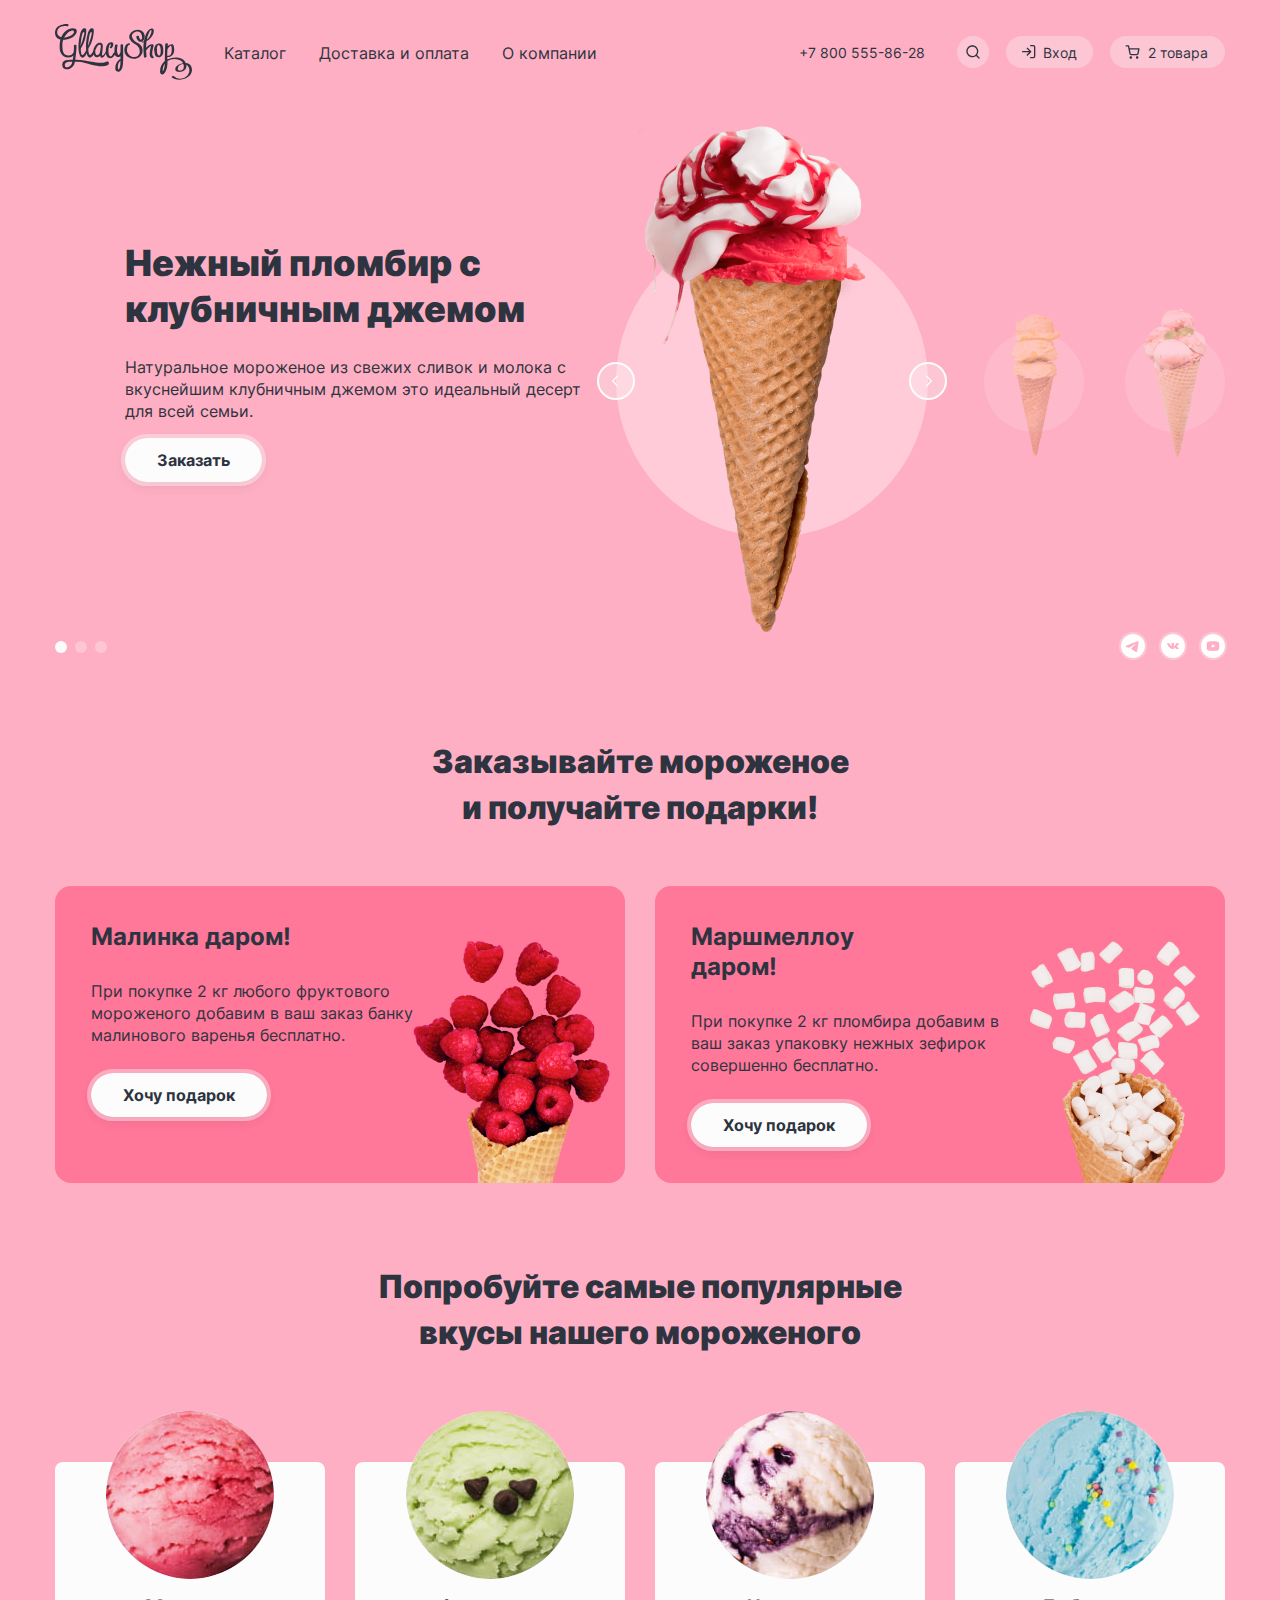
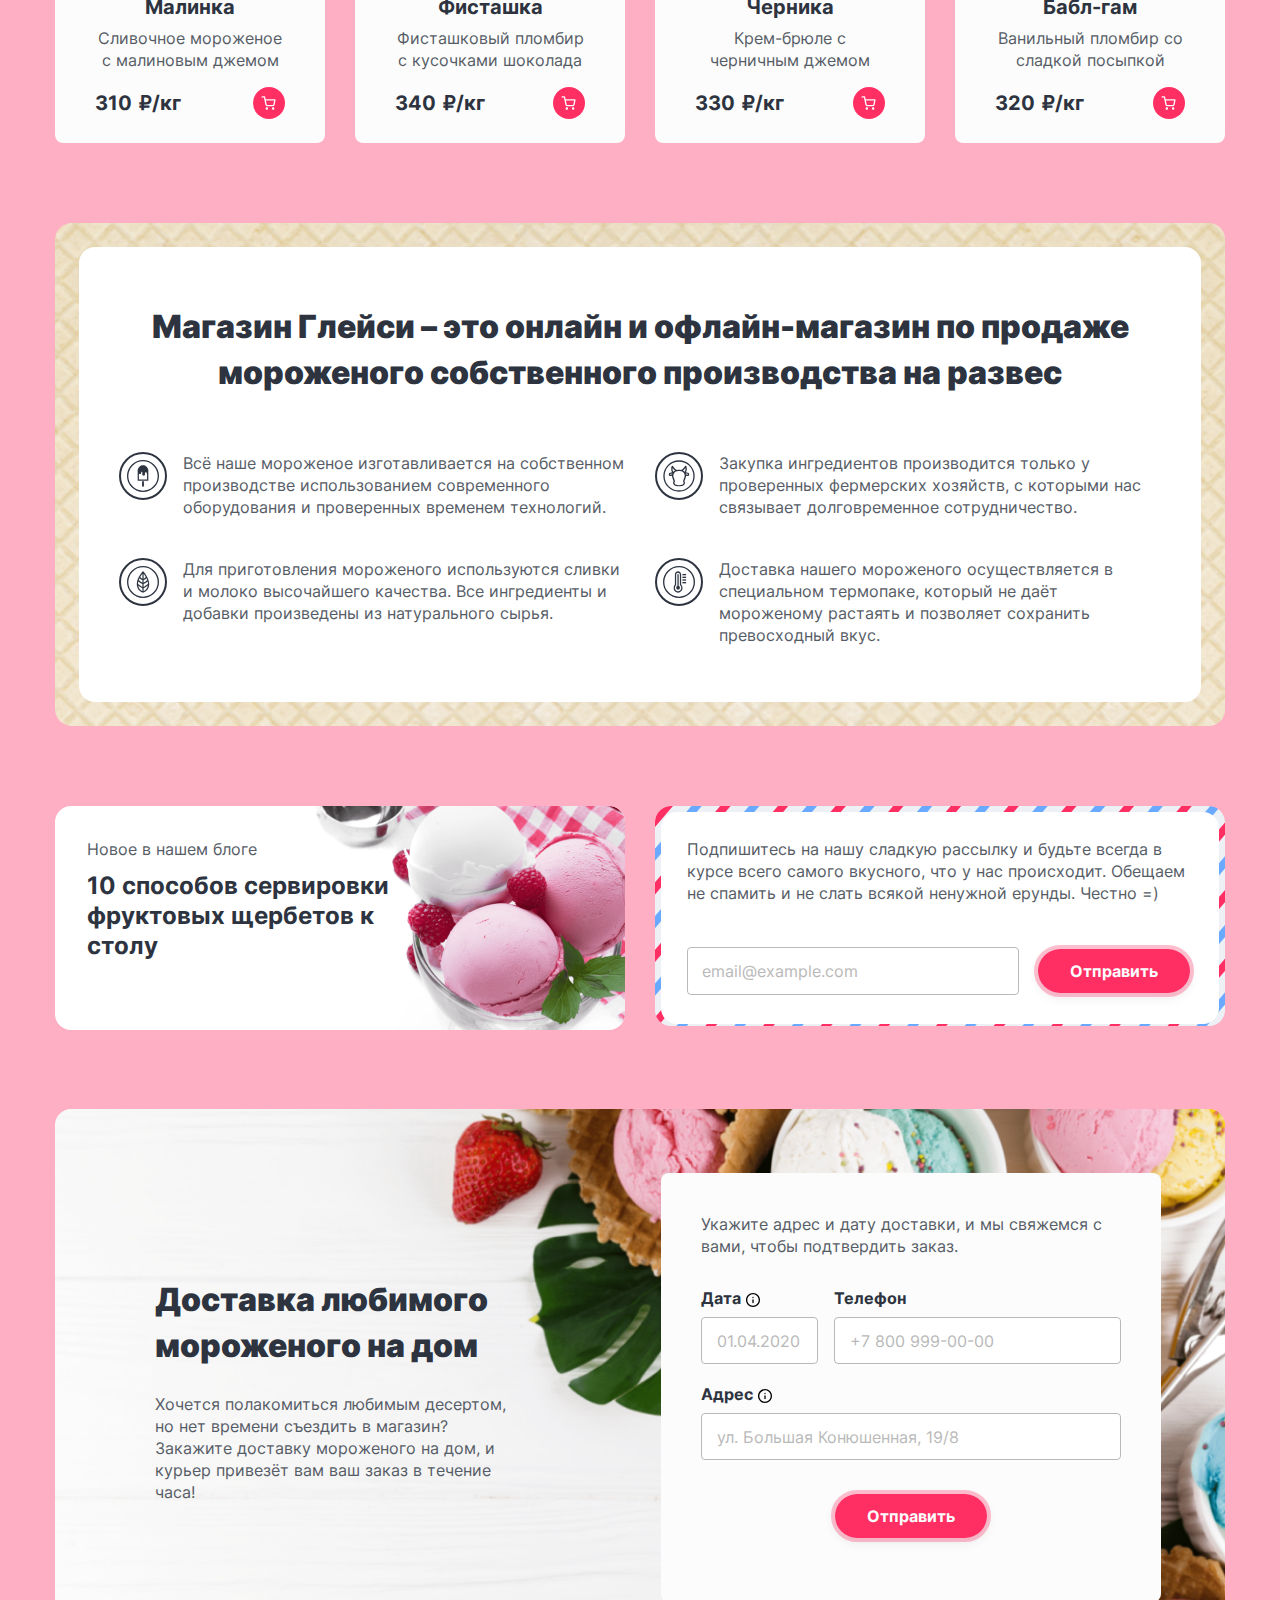
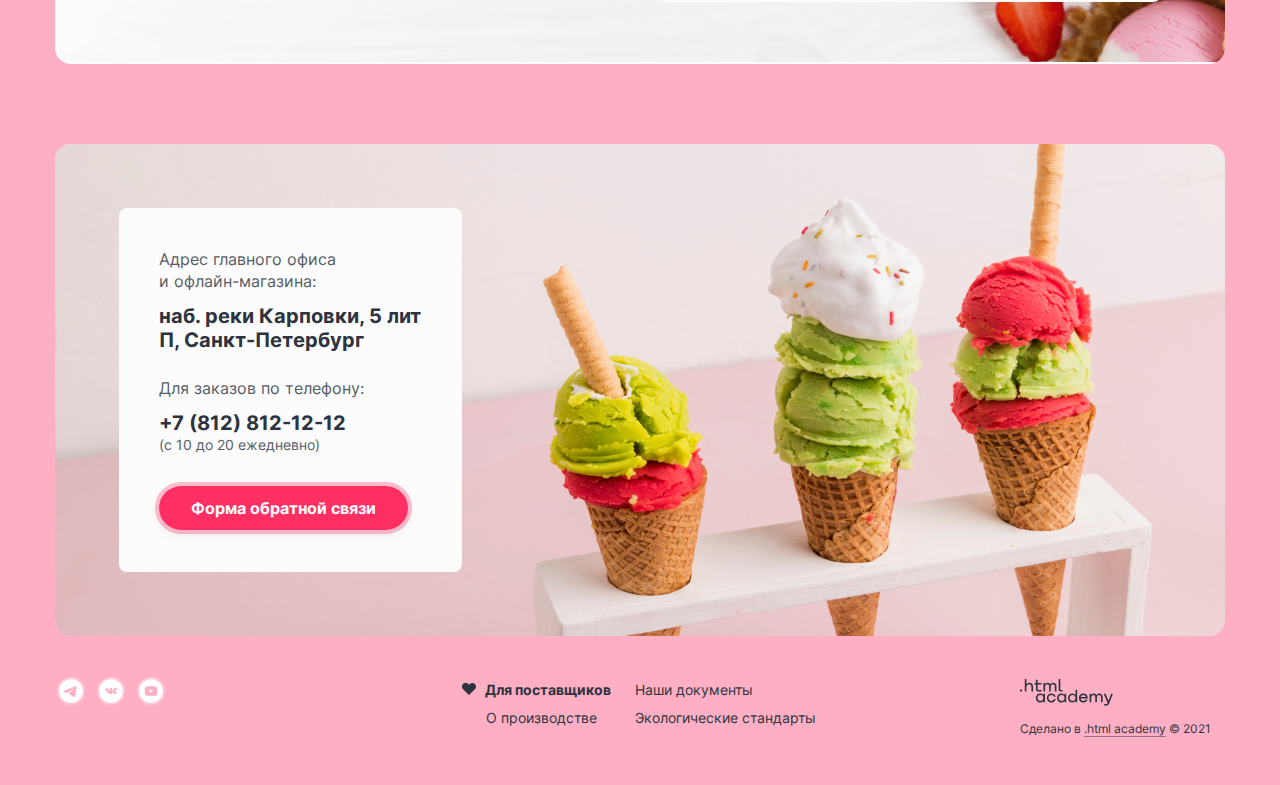
==== commit 82fc48e0: "Added decorative elements, popups, sliders, and shapes" ====
--- a/index.html
+++ b/index.html
@@ -1,310 +1,634 @@
+
 <!DOCTYPE html>
 <html lang="ru">
-  <head>
-    <meta charset="utf-8">
-    <title>HTML Academy: Глейси</title>
-    <link rel="stylesheet" href="style/style.css">
-  </head>
-  <body>
-    <header class="page-header">
-      <nav class="navigation">
-        <a class="navigation-logo">
-          <img class="page-header-logo" src="images/gllacy-logo.svg" width="137" height="56" alt="Логотип магазина Глейси">
-        </a>
-        <ul class="navigation-list">
-          <li class="navigation-item">
-            <a class="navigation-link" href="catalog.html">Каталог</a>
-          </li>
-          <li class="navigation-item">
-            <a class="navigation-link" href="#">Доставка и оплата</a>
-          </li>
-          <li class="navigation-item">
-            <a class="navigation-link" href="#">О компании</a>
-          </li>
-        </ul>
-
-        <ul class="navigation-list navigation-user">
-          <li class="navigation-item navigation-item-phone">
-            <a class="navigation-link-phone" href="tel:88005558628">+7 800 555 86 28</a>
-          </li>
-          <li class="navigation-item">
-            <a class="navigation-link navigation-link-search" href="#">
-              <span class="visually-hidden">Поиск</span>
-            </a>
-          </li>
-          <li class="navigation-item">
-            <a class="navigation-link navigation-link-user" href="#">
-              <span class="visually-hidden">Вход</span>
-              </a>
-          </li>
-          <li class="navigation-item">
-            <a class="navigation-link navigation-link-cart" href="#">
-              <span class="visually-hidden">Корзина</span>2 товара
-            </a>
-          </li>
-        </ul>
-      </nav>
-    </header>
-    <main class="main-containter main-index">
-      <div class="page-container">
+    <head>
+        <meta charset="utf-8">
+        <title>HTML Academy: Глейси</title>
+        <link rel="stylesheet" href="style/style.css">
+    </head>
+  <body class="page">
+    <div class="container">
+      <header class="page-header">
+        <nav class="navigation">
+          <a class="navigation-logo" href="/">
+            <img class="page-header-logo" src="images/gllacy-logo.svg" width="137" height="56" alt="Логотип магазина Глейси">
+          </a>
+          <ul class="navigation-list">
+            <li class="navigation-item">
+              <a class="navigation-link" href="catalog.html">Каталог</a>
+                <div class="popover popover-dropdown">
+                    <div class="popover-content">
+                        <!-- Отображение поповера с помощью класса popover-open -->
+                        <h2 class="visually-hidden">Выпадающее меню каталога</h2>
+                        <ul class="popover-dropdown-list">
+                            <li class="popover-dropdown-item">
+                            <a class="popover-dropdown-link popover-dropdown-link-current" href="#">Новинки</a>
+                            </li>
+                            <li class="popover-dropdown-item">
+                            <a class="popover-dropdown-link" href="#">Сливочное</a>
+                            </li>
+                            <li class="popover-dropdown-item">
+                            <a class="popover-dropdown-link" href="#">Щербеты</a>
+                            </li>
+                            <li class="popover-dropdown-item">
+                            <a class="popover-dropdown-link" href="#">Фруктовый лед</a>
+                            </li>
+                            <li class="popover-dropdown-item">
+                            <a class="popover-dropdown-link" href="#">Мелорин</a>
+                            </li>
+                        </ul>
+                    </div>
+                </div>
+            </li>
+            <li class="navigation-item">
+              <a class="navigation-link navigation-link-delivery" href="#">Доставка и оплата</a>
+            </li>
+            <li class="navigation-item">
+              <a class="navigation-link navigation-link-about" href="#">О компании</a>
+            </li>
+          </ul>
+          <ul class="navigation-list navigation-list-user">
+            <li class="navigation-item navigation-item-phone">
+              <a class="navigation-link navigation-link-phone" href="tel:88005558628">+7 800 555-86-28</a>
+            </li>
+            <li class="navigation-item">
+              <a class="navigation-link navigation-link-search" href="#">
+                <svg class="navigation-icon" aria-hidden="true" focusable="false" width="16" height="16"
+                  viewBox="0 0 16 16" fill="currentColor" xmlns="http://www.w3.org/2000/svg">
+                  <path fill-rule="evenodd" clip-rule="evenodd"
+                    d="M2.6634 7.33c0-2.5773 2.0893-4.6666 4.6667-4.6666 2.5773 0 4.6666 2.0893 4.6666 4.6667 0 1.2573-.4972 2.3984-1.3057 3.2375a.6833.6833 0 0 0-.1234.1235c-.8391.8085-1.9803 1.3056-3.2375 1.3056-2.5774 0-4.6667-2.0893-4.6667-4.6666Zm8.4118 4.688a5.9747 5.9747 0 0 1-3.7451 1.3121c-3.3137 0-6-2.6863-6-6s2.6863-6 6-6 6 2.6863 6 6a5.9745 5.9745 0 0 1-1.3121 3.7451l2.4501 2.4501a.6667.6667 0 1 1-.9428.9429l-2.4501-2.4502Z" />
+                </svg>
+                <span class="visually-hidden">Поиск</span>
+              </a>
+
+              <div class="popover popover-search">
+                <!-- Отображение поповера с помощью класса popover-open -->
+                <div class="popover-content">
+                  <h2 class="visually-hidden">Поиск</h2>
+                  <form class="popover-form" action="https://echo.htmlacademy.ru/" method="post">
+                    <label class="visually-hidden" for="popover-search">Поиск</label>
+                    <input class="popover-input input" id="popover-search" type="text" placeholder="Поиск"
+                      name="popover-search" required>
+                  </form>
+                </div>
+              </div>
+            </li>
+            <li class="navigation-item">
+              <a class="navigation-link navigation-link-user" href="#">
+                <svg class="navigation-icon" aria-hidden="true" focusable="false" width="16" height="16"
+                  viewBox="0 0 16 16" fill="currentColor" xmlns="http://www.w3.org/2000/svg">
+                  <path fill-rule="evenodd" clip-rule="evenodd"
+                    d="M9 1.6667A.6667.6667 0 0 1 9.6667 1h2.6666a1.9997 1.9997 0 0 1 2 2v9.3333a1.9996 1.9996 0 0 1-2 2H9.6667a.6666.6666 0 1 1 0-1.3333h2.6666a.6664.6664 0 0 0 .4714-.1953.6664.6664 0 0 0 .1953-.4714V3a.6664.6664 0 0 0-.6667-.6667H9.6667A.6667.6667 0 0 1 9 1.6667ZM5.8619 3.8619a.6667.6667 0 0 1 .9428 0l3.3291 3.3291a.6624.6624 0 0 1 .129.177.664.664 0 0 1 .0705.2987.6636.6636 0 0 1-.1998.4759l-3.3288 3.3288a.6667.6667 0 1 1-.9428-.9428L8.057 8.3333H1.6668a.6667.6667 0 1 1 0-1.3333h6.3905L5.8619 4.8047a.6667.6667 0 0 1 0-.9428Z" />
+                </svg>Вход
+              </a>
+
+              <div class="popover popover-enter">
+                <!-- Отображение поповера с помощью класса popover-open -->
+                <div class="popover-content">
+                  <h2 class="popover-title">Личный кабинет</h2>
+                  <form class="popover-form" action="https://echo.htmlacademy.ru/" method="post">
+                    <p class="popover-field">
+                      <label class="visually-hidden" for="popover-email">Email</label>
+                      <input class="popover-input input" id="popover-email" type="email"
+                        placeholder="email@example.com" name="popover-email" value="email@example.com" required>
+                    </p>
+                    <p class="popover-field">
+                      <label class="visually-hidden" for="popover-password">Password</label>
+                      <input class="popover-input input" id="popover-password" type="password"
+                        name="popover-password" value="12345678" required>
+                    </p>
+                    <div class="popover-controls">
+                      <button class="popover-enter-button button button-dark" type="button">Войти</button>
+                      <div class="popover-links">
+                        <a class="popover-link" href="#"><span class="popover-link-text">Забыли пароль?</span></a>
+                        <a class="popover-link" href="#"><span class="popover-link-text">Регистрация</span></a>
+                      </div>
+                    </div>
+                  </form>
+                </div>
+              </div>
+            </li>
+            <li class="navigation-item">
+              <a class="navigation-link navigation-link-cart" href="#">
+                <svg class="navigation-icon" aria-hidden="true" focusable="false" width="16" height="16"
+                  viewBox="0 0 16 16" fill="currentColor" xmlns="http://www.w3.org/2000/svg">
+                  <path fill-rule="evenodd" clip-rule="evenodd"
+                    d="M1.1667 1.25a.6667.6667 0 0 0 0 1.3333h1.7712l.4675 2.3354a.664.664 0 0 0 .0106.0531l.9674 4.8333.0001.0006a1.8254 1.8254 0 0 0 1.8183 1.4691h5.6207a1.8256 1.8256 0 0 0 1.8185-1.4697l.001-.005.9271-4.8614a.6669.6669 0 0 0-.6549-.7915H4.6107l-.4726-2.3614a.6667.6667 0 0 0-.6537-.5358H1.1667ZM5.691 9.5444l-.8134-4.0639h8.2308l-.7756 4.0669a.4923.4923 0 0 1-.4918.3942v-.0001H6.1962v-.0001l-.0128.0002a.4922.4922 0 0 1-.4922-.3962l-.0002-.001Zm-1.1336 3.961c0-.6879.5577-1.2457 1.2457-1.2457.688 0 1.2457.5578 1.2457 1.2457 0 .688-.5577 1.2457-1.2457 1.2457-.688 0-1.2457-.5577-1.2457-1.2457Zm6.3733 0c0-.6879.5577-1.2457 1.2457-1.2457.688 0 1.2457.5578 1.2457 1.2457 0 .688-.5577 1.2457-1.2457 1.2457-.688 0-1.2457-.5577-1.2457-1.2457Z" />
+                </svg>
+                <span class="visually-hidden">Корзина</span>2 товара
+              </a>
+
+              <div class="popover popover-cart">
+                <!-- Отображение поповера с помощью класса popover-open -->
+                <div class="popover-content">
+                  <h2 class="popover-title">Корзина</h2>
+                  <ul class="popover-cart-items">
+                    <li class="popover-cart-item">
+                      <img class="popover-cart-image" src="images/catalog/raspberry.jpeg" alt="Малиновое мороженое">
+                      <h3 class="popover-cart-title">Малинка</h3>
+                      <p class="popover-cart-description">1 кг х 310 ₽</p>
+                      <b class="popover-cart-price">310 ₽</b>
+                      <button class="popover-cart-delete" type="button"><span class="visually-hidden">Удалить из
+                          корзины</span></button>
+                    </li>
+                    <li class="popover-cart-item">
+                      <img class="popover-cart-image" src="images/catalog/bubble-gum.jpeg" alt="Мороженое со вкусом Бабл-гам">
+                      <h3 class="popover-cart-title">Бабл Гам</h3>
+                      <p class="popover-cart-description">1,5 кг х 320 ₽</p>
+                      <b class="popover-cart-price">480 ₽</b>
+                      <button class="popover-cart-delete" type="button"><span class="visually-hidden">Удалить из
+                          корзины</span></button>
+                    </li>
+                  </ul>
+                  <div class="popover-order">
+                    <button class="popover-order-button button button-dark">Оформить заказ</button>
+                    <p class="popover-order-text">Итого: 790 ₽</p>
+                  </div>
+                </div>
+              </div>
+
+              <div class="popover popover-cart-empty">
+                <!-Отображение поповера с помощью класса popover-open->
+                <div class="popover-content">
+                  <h2 class="visually-hidden">Корзина</h2>
+                  <p class="popover-text">Ваша корзина пока пуста</p>
+                </div>
+              </div>
+            </li>
+          </ul>
+        </nav>
+      </header>
+
+      <main class="main-containter main-index">
         <h1 class="visually-hidden">Интернет-магазин Gllacy Shop</h1>
-        <section class="slider-main">
+
+        <section class="slider">
           <h2 class="visually-hidden">Слайдер популярных видов мороженого</h2>
-          <ul class="slider-list">
-            <li class="slider-element slider-element-active">
+
+          <div class="slider-lists">
+            <div class="slider-element">
               <div class="slider-element-text">
-                <h3 class="slider-title">Нежный пломбир с клубничным джемом</h3>
-                <p class="slider-description">Натуральное мороженое из свежих сливок и молока с вкуснейшим клубничным джемом – это идеальный десерт для всей семьи.</p>
-                <a class="slider-order-button button" href="#">Заказать</a>
-              </div>
-              <div class="slider-element-image">
-                <img src="images/slider/strawberry-ice-cream.png" width="350" height="507" alt="Нежный пломбир с клубничным джемом">
-              </div>
-            </li>
-            <li class="slider-element slider-element-hidden">
+                <h3 class="slider-element-title">Нежный пломбир с клубничным джемом</h3>
+                <p class="slider-element-description">Натуральное мороженое из свежих сливок и молока с вкуснейшим клубничным джемом это идеальный десерт для всей семьи.</p>
+                <a class="slider-element-button button button-light" href="#">Заказать</a>
+              </div>
+              <ol class="slider-item-content">
+                <li class="slider-item-picture slider-item-picture-main">
+                  <img class="slider-item-img" src="images/slider/strawberry-ice-cream.png" width="306" height="507"
+                    alt="Нежный пломбир с клубничным джемом">
+                </li>
+                <li class="slider-item-picture slider-item-picture-next">
+                  <img class="slider-item-img-next" src="images/slider/banana-ice-cream.png" width="66" height="150"
+                    alt="Сливочное мороженое со вкусом банана">
+                </li>
+                <li class="slider-item-picture slider-item-picture-next">
+                  <img class="slider-item-img-next" src="images/slider/caramel-ice-cream.png" width="66" height="150"
+                    alt="Карамельный пломбир с маршмеллоу">
+                </li>
+              </ol>
+            </div>
+
+            <div class="slider-element  slider-element-hidden">
               <div class="slider-element-text">
-                <h3 class="slider-title">Сливочное мороженое со вкусом банана</h3>
-                <p class="slider-description">Сливочное мороженое с ярким банановым вкусом подарит вам свежесть и наслаждение даже в самый жаркий летний день.</p>
-                <a class="slider-order-button button" href="#">Заказать</a>
-              </div>
-              <div class="slider-element-image">
-                <img src="images/slider/banana-ice-cream.png" width="350" height="507" alt="Сливочное мороженое со вкусом банана">
-              </div>
-            </li>
-            <li class="slider-element slider-element-hidden">
+                <h3 class="slider-element-title">Сливочное мороженое со вкусом банана</h3>
+                <p class="slider-element-descriptionription">Сливочное мороженое с ярким банановым вкусом подарит вам свежесть и
+                  наслаждение
+                  даже в самый жаркий летний день.</p>
+                <a class="slider-element-button button button-light" href="#">Заказать</a>
+              </div>
+              <ol class="slider-item-content">
+                <li class="slider-item-picture slider-item-picture-main">
+                  <img class="slider-item-img" src="images/slider/banana-ice-cream.png" width="66" height="150"
+                    alt="Сливочное мороженое со вкусом банана">
+                </li>
+                <li class="slider-item-picture slider-item-picture-next">
+                  <img class="slider-item-img-next" src="images/slider/caramel-ice-cream.png" width="66" height="150"
+                    alt="Карамельный пломбир с маршмеллоу">
+                </li>
+                <li class="slider-item-picture slider-item-picture-next">
+                  <img class="slider-item-img-next" src="images/slider/strawberry-ice-cream.png" width="306"
+                    height="507" alt="Нежный пломбир с клубничным джемом">
+                </li>
+              </ol>
+            </div>
+
+            <div class="slider-element slider-element-hidden">
               <div class="slider-element-text">
-                <h3 class="slider-title">Карамельный пломбир с маршмеллоу</h3>
-                <p class="slider-description">Необычный сладкий десерт с карамельным топпингом и кусочками зефира завоюет сердца сладкоежек всех возрастов.</p>
-                <a class="slider-order-button button" href="#">Заказать</a>
-              </div>
-              <div class="slider-element-image">
-                <img src="images/slider/caramel-ice-cream.png" width="350" height="507" alt="Карамельный пломбир с маршмеллоу">
-              </div>
-            </li>
-          </ul>
-          <ul class="slider-control">
-            <li class="slider-control-item">
-              <button class="slider-button slider-previous" type="button">
-                <span class="visually-hidden">Предыдущее мороженое</span>
-              </button>
-            </li>
-            <li class="slider-control-item">
-              <button class="slider-button slider-next" type="button">
-                <span class="visually-hidden">Следующее мороженое</span>
-              </button>
-            </li>
-          </ul>
-            <div class="slider-pagination-social">
-              <ol class="slider-pagination">
-                <li class="slider-pagination-item">
-                  <button class="slider-pagination-button slider-pagination-button-current" type="button">
-                    <span class="visually-hidden">1 фото</span>
-                  </button>
-                </li>
-                <li class="slider-pagination-item">
-                  <button class="slider-pagination-button slider-pagination-button" type="button">
-                    <span class="visually-hidden">2 фото</span>
-                  </button>
-                </li>
-                <li class="slider-pagination-item">
-                  <button class="slider-pagination-button slider-pagination-button" type="button">
-                    <span class="visually-hidden">3 фото</span>
-                  </button>
+                <h3 class="slider-element-title">Карамельный пломбир с маршмеллоу</h3>
+                <p class="slider-element-descriptionription">Необычный сладкий десерт с карамельным топпингом и кусочками зефира завоюет сердца сладкоежек всех возрастов</p>
+                <a class="slider-element-button button button-light" href="#">Заказать</a>
+              </div>
+              <ol class="slider-item-content">
+                <li class="slider-item-picture slider-item-picture-main">
+                  <img class="slider-item-img" src="images/slider/caramel-ice-cream.png" width="66" height="150"
+                    alt="Карамельный пломбир с маршмеллоу">
+                </li>
+                <li class="slider-item-picture slider-item-picture-next">
+                  <img class="slider-item-img-next" src="images/slider/strawberry-ice-cream.png" width="306"
+                    height="507" alt="Нежный пломбир с клубничным джемом">
+                </li>
+                <li class="slider-item-picture slider-item-picture-next">
+                  <img class="slider-item-img-next" src="images/slider/banana-ice-cream.png" width="66" height="150"
+                    alt="Сливочное мороженое со вкусом банана">
                 </li>
               </ol>
-              <ul class="slider-social-list">
-                <li class="slider-social-item">
-                  <a class="social-item-button" href="https://t.me/htmlacademy">
-                    <span class="visually-hidden">Телеграм</span>
-                  </a>
-                </li>
-                <li class="slider-social-item">
-                  <a class="social-item-button" href="https://vk.com/htmlacademy">
-                    <span class="visually-hidden">Вконтакте</span>
-                  </a>
-                </li>
-                <li class="slider-social-item">
-                  <a class="social-item-button" href="https://www.youtube.com/user/htmlacademyru">
-                    <span class="visually-hidden">Ютуб</span>
-                  </a>
-                </li>
-              </ul>
+            </div>
+
+            <ul class="slider-control">
+              <li class="slider-control-item">
+                <button class="slider-control-button slider-control-button-prev" type="button">
+                  <svg class="slider-control-icon" aria-hidden="true" focusable="false" width="16" height="16"
+                    viewBox="0 0 16 16" fill="none" xmlns="http://www.w3.org/2000/svg">
+                    <path fill-rule="evenodd" clip-rule="evenodd"
+                      d="M9.8033 3.8051a.665.665 0 1 0-.9405-.9404l-4.668 4.668a.665.665 0 0 0-.0026.938l.0035.0035 4.6681 4.6681a.665.665 0 1 0 .9405-.9405L5.6054 8.003l4.1978-4.1979Z" />
+                  </svg>
+                  <span class="visually-hidden">Предыдущее изображение</span>
+                </button>
+              </li>
+              <li class="slider-control-item">
+                <button class="slider-control-button slider-control-button-next" type="button">
+                  <svg class="slider-control-icon" aria-hidden="true" focusable="false" width="16" height="16"
+                    viewBox="0 0 16 16" fill="none" xmlns="http://www.w3.org/2000/svg">
+                    <path fill-rule="evenodd" clip-rule="evenodd"
+                      d="M7.1353 2.8647a.665.665 0 1 0-.9405.9404l4.2013 4.2013-4.2013 4.2013a.665.665 0 0 0 .9404.9405l4.6688-4.6688.0028-.0027a.665.665 0 0 0 0-.9405L7.1353 2.8647Z" />
+                  </svg>
+                  <span class="visually-hidden">Следующее изображение</span>
+                </button>
+              </li>
+            </ul>
+          </div>
+
+          <div class="container-pagination-social">
+            <ol class="slider-pagination">
+              <li class="slider-pagination-item">
+                <button class="slider-pagination-button slider-pagination-button-current" type="button">
+                  <span class="visually-hidden">1 фото</span>
+                </button>
+              </li>
+              <li class="slider-pagination-item">
+                <button class="slider-pagination-button" type="button">
+                  <span class="visually-hidden">2 фото</span>
+                </button>
+              </li>
+              <li class="slider-pagination-item">
+                <button class="slider-pagination-button" type="button">
+                  <span class="visually-hidden">3 фото</span>
+                </button>
+              </li>
+            </ol>
+
+            <ul class="slider-social-list social">
+              <li class="social-item">
+                <a class="social-link" href="https://t.me/htmlacademy">
+                  <svg class="social-icon" aria-hidden="true" focusable="false" width="16" height="16"
+                    viewBox="0 0 16 16" fill="currentColor" xmlns="http://www.w3.org/2000/svg">
+                    <path fill-rule="evenodd" clip-rule="evenodd"
+                      d="M16 8A8 8 0 1 1 0 8a8 8 0 0 1 16 0ZM8.287 5.906c-.778.323-2.334.993-4.666 2.01-.378.15-.577.297-.595.441-.03.244.275.34.69.47l.175.056c.408.133.958.288 1.243.294.26.006.549-.101.868-.32 2.179-1.471 3.303-2.214 3.374-2.23.05-.012.12-.026.166.016.047.041.042.12.037.141-.03.129-1.226 1.241-1.846 1.817a18.84 18.84 0 0 0-.546.522c-.38.366-.664.64.016 1.088.326.216.588.394.848.571.285.194.569.387.937.629.093.061.183.124.27.186.331.237.63.449.997.416.214-.02.435-.221.547-.82.265-1.418.786-4.487.907-5.752a1.41 1.41 0 0 0-.014-.315.337.337 0 0 0-.114-.217.522.522 0 0 0-.31-.093c-.301.005-.762.166-2.984 1.09Z" />
+                  </svg>
+                  <span class="visually-hidden">Telegram</span>
+                </a>
+              </li>
+              <li class="social-item">
+                <a class="social-link" href="https://vk.com/htmlacademy">
+                  <svg class="social-icon" aria-hidden="true" focusable="false" width="16" height="16"
+                    viewBox="0 0 16 16" fill="currentColor" xmlns="http://www.w3.org/2000/svg">
+                    <path fill-rule="evenodd" clip-rule="evenodd"
+                      d="M16 8A8 8 0 1 1 0 8a8 8 0 0 1 16 0ZM8.392 9.983h-.478s-1.055.056-1.984-.792c-1.013-.925-1.908-2.76-1.908-2.76s-.052-.12.004-.178c.063-.066.235-.07.235-.07l1.143-.006s.108.016.185.065c.063.041.099.118.099.118s.185.41.43.78c.477.723.7.881.861.803.237-.112.166-1.022.166-1.022s.004-.33-.12-.477c-.095-.114-.275-.147-.354-.156-.065-.008.041-.139.178-.198.206-.088.569-.093.998-.09.334.004.43.022.561.05.304.064.294.27.274.714a9.697 9.697 0 0 0-.013.464l-.003.126c-.007.228-.015.488.156.585.087.05.301.007.837-.79.254-.378.444-.822.444-.822s.042-.08.107-.113c.066-.035.155-.024.155-.024l1.203-.007s.361-.038.42.105c.061.15-.135.5-.627 1.075-.463.541-.69.743-.672.92.013.13.16.247.445.48.592.481.75.734.788.794a.326.326 0 0 0 .007.01c.265.386-.294.416-.294.416l-1.069.013s-.23.04-.531-.142c-.158-.095-.313-.25-.46-.398-.225-.226-.433-.435-.61-.386-.298.083-.289.646-.289.646s.002.12-.066.184c-.073.07-.218.083-.218.083Z" />
+                  </svg>
+                  <span class="visually-hidden">Vkontakte</span>
+                </a>
+              </li>
+              <li class="social-item">
+                <a class="social-link" href="https://www.youtube.com/user/htmlacademyru">
+                  <svg class="social-icon" aria-hidden="true" focusable="false" width="16" height="16"
+                    viewBox="0 0 16 16" fill="currentColor" xmlns="http://www.w3.org/2000/svg">
+                    <path
+                      d="m9.336 7.86-1.872-.873c-.163-.075-.297.01-.297.19v1.646c0 .18.134.265.297.19l1.871-.874c.164-.076.164-.201 0-.278ZM8 0a8 8 0 1 0 0 16A8 8 0 0 0 8 0Zm0 11.25c-4.095 0-4.167-.37-4.167-3.25S3.905 4.75 8 4.75s4.167.37 4.167 3.25-.072 3.25-4.167 3.25Z" />
+                  </svg>
+                  <span class="visually-hidden">YouTube</span>
+                </a>
+              </li>
+            </ul>
           </div>
         </section>
+
         <section class="gifts">
           <h2 class="visually-hidden">Подарки</h2>
-          <p class="gifts-description">Заказывайте мороженое и получайте подарки!</p>
-          <ul class="gift-list">
+          <p class="gifts-desc">Заказывайте мороженое и получайте подарки!</p>
+          <ul class="gifts-list">
             <li class="gift-item gift-item-raspberry">
-              <h3 class="gift-title">Малинка даром!</h3>
-              <p class="gift-description">При покупке 2 кг любого фруктового мороженого добавим в ваш заказ банку малинового варенья бесплатно.</p>
-              <a class="gift-button button" href="#">Хочу подарок</a>
+              <h3 class="gift-item-title">Малинка даром!</h3>
+              <p class="gift-item-desc">При покупке 2 кг любого фруктового мороженого добавим в ваш заказ банку малинового варенья бесплатно.</p>
+              <a class="gift-item-button button button-light" href="#">Хочу подарок</a>
             </li>
             <li class="gift-item gift-item-marshmallow">
-              <h3 class="gift-title">Маршмеллоу даром!</h3>
-              <p class="gift-description">При покупке 2 кг пломбира добавим в ваш заказ упаковку нежных зефирок совершенно бесплатно.</p>
-              <a class="gift-button button" href="#">Хочу подарок</a>
+              <h3 class="gift-item-title">Маршмеллоу даром!</h3>
+              <p class="gift-item-desc">При покупке 2 кг пломбира добавим в ваш заказ упаковку нежных зефирок совершенно бесплатно.</p>
+              <a class="gift-item-button button button-light" href="#">Хочу подарок</a>
             </li>
           </ul>
         </section>
-        <section class="product">
+
+        <section class="popular">
           <h2 class="visually-hidden">Популярное мороженое</h2>
-          <p class="product-heading">Попробуйте самые популярные вкусы нашего мороженого</p>
-          <ul class="product-list">
+          <p class="popular-desc">Попробуйте самые популярные вкусы нашего мороженого</p>
+          <ul class="popular-product-list product">
             <li class="product-card">
-              <img class="product-image" src="images/promo/raspberry.png" width="168" height="168" alt="Малиновое мороженое">
-              <h3 class="product-title">Малинка</h3>
-              <p class="product-description">Сливочное мороженое с малиновым джемом</p>
-              <p class="product-price">310 ₽/кг</p>
-              <a class="product-buy-button" href="#">
-                <span class="visually-hidden">Купить</span>
-              </a>
+              <a class="product-card-link" href="#">
+                <img class="product-card-img" src="/images/catalog/raspberry.jpeg" width="168" height="168" alt="Малиновое мороженое">
+              </a>
+              <div class="product-card-content">
+                <a class="product-card-link" href="#">
+                  <h3 class="product-card-title">Малинка</h3>
+                </a>
+                <p class="product-card-description">Сливочное мороженое с малиновым джемом</p>
+                <div class="product-card-container">
+                  <b class="product-card-price">310 ₽/кг</b>
+                  <a class="product-card-button" href="#">
+                    <svg class="product-card-icon" aria-hidden="true" focusable="false" width="16" height="16"
+                      viewBox="0 0 16 16" fill="currentColor" xmlns="http://www.w3.org/2000/svg">
+                      <path fill-rule="evenodd" clip-rule="evenodd"
+                        d="M1.1667 1.25a.6667.6667 0 0 0 0 1.3333h1.7712l.4675 2.3354a.664.664 0 0 0 .0106.0531l.9674 4.8333.0001.0006a1.8254 1.8254 0 0 0 1.8183 1.4691h5.6207a1.8256 1.8256 0 0 0 1.8185-1.4697l.001-.005.9271-4.8614a.6669.6669 0 0 0-.6549-.7915H4.6107l-.4726-2.3614a.6667.6667 0 0 0-.6537-.5358H1.1667ZM5.691 9.5444l-.8134-4.0639h8.2308l-.7756 4.0669a.4923.4923 0 0 1-.4918.3942v-.0001H6.1962v-.0001l-.0128.0002a.4922.4922 0 0 1-.4922-.3962l-.0002-.001Zm-1.1336 3.961c0-.6879.5577-1.2457 1.2457-1.2457.688 0 1.2457.5578 1.2457 1.2457 0 .688-.5577 1.2457-1.2457 1.2457-.688 0-1.2457-.5577-1.2457-1.2457Zm6.3733 0c0-.6879.5577-1.2457 1.2457-1.2457.688 0 1.2457.5578 1.2457 1.2457 0 .688-.5577 1.2457-1.2457 1.2457-.688 0-1.2457-.5577-1.2457-1.2457Z" />
+                    </svg>
+                    <span class="visually-hidden">Купить</span>
+                  </a>
+                </div>
+              </div>
             </li>
             <li class="product-card">
-              <img class="product-image" src="images/promo/pistachio.png" width="168" height="168" alt="Фисташковое мороженое">
-              <h3 class="product-title">Фисташка</h3>
-              <p class="product-description">Фисташковый пломбир с кусочками шоколада</p>
-              <p class="product-price">340 ₽/кг</p>
-              <a class="product-buy-button" href="#">
-                <span class="visually-hidden">Купить</span>
-              </a>
+              <a class="product-card-link" href="#">
+                <img class="product-card-img" src="images/catalog/pistachio.jpeg" width="168" height="168" alt="Фисташковое мороженое">
+              </a>
+              <div class="product-card-content">
+                <a class="product-card-link" href="#">
+                  <h3 class="product-card-title">Фисташка</h3>
+                </a>
+                <p class="product-card-description">Фисташковый пломбир с кусочками шоколада</p>
+                <div class="product-card-container">
+                  <b class="product-card-price">340 ₽/кг</b>
+                  <a class="product-card-button" href="#">
+                    <svg class="product-card-icon" aria-hidden="true" focusable="false" width="16" height="16"
+                      viewBox="0 0 16 16" fill="currentColor" xmlns="http://www.w3.org/2000/svg">
+                      <path fill-rule="evenodd" clip-rule="evenodd"
+                        d="M1.1667 1.25a.6667.6667 0 0 0 0 1.3333h1.7712l.4675 2.3354a.664.664 0 0 0 .0106.0531l.9674 4.8333.0001.0006a1.8254 1.8254 0 0 0 1.8183 1.4691h5.6207a1.8256 1.8256 0 0 0 1.8185-1.4697l.001-.005.9271-4.8614a.6669.6669 0 0 0-.6549-.7915H4.6107l-.4726-2.3614a.6667.6667 0 0 0-.6537-.5358H1.1667ZM5.691 9.5444l-.8134-4.0639h8.2308l-.7756 4.0669a.4923.4923 0 0 1-.4918.3942v-.0001H6.1962v-.0001l-.0128.0002a.4922.4922 0 0 1-.4922-.3962l-.0002-.001Zm-1.1336 3.961c0-.6879.5577-1.2457 1.2457-1.2457.688 0 1.2457.5578 1.2457 1.2457 0 .688-.5577 1.2457-1.2457 1.2457-.688 0-1.2457-.5577-1.2457-1.2457Zm6.3733 0c0-.6879.5577-1.2457 1.2457-1.2457.688 0 1.2457.5578 1.2457 1.2457 0 .688-.5577 1.2457-1.2457 1.2457-.688 0-1.2457-.5577-1.2457-1.2457Z" />
+                    </svg>
+                    <span class="visually-hidden">Купить</span>
+                  </a>
+                </div>
+              </div>
             </li>
             <li class="product-card">
-              <img class="product-image" src="images/promo/blueberries.png" width="168" height="168" alt="Черничное мороженое">
-              <h3 class="product-title">Черника</h3>
-              <p class="product-description">Крем-брюле с черничным джемом</p>
-              <p class="product-price">330 ₽/кг</p>
-              <a class="product-buy-button" href="#">
-                <span class="visually-hidden">Купить</span>
-              </a>
+              <a class="product-card-link" href="#">
+                <img class="product-card-img" src="images/catalog/blueberries.jpeg" width="168" height="168" alt="Черничное мороженое">
+              </a>
+              <div class="product-card-content">
+                <a class="product-card-link" href="#">
+                  <h3 class="product-card-title">Черника</h3>
+                </a>
+                <p class="product-card-description">Крем-брюле с черничным джемом</p>
+                <div class="product-card-container">
+                  <b class="product-card-price">330 ₽/кг</b>
+                  <a class="product-card-button" href="#">
+                    <svg class="product-card-icon" aria-hidden="true" focusable="false" width="16" height="16"
+                      viewBox="0 0 16 16" fill="currentColor" xmlns="http://www.w3.org/2000/svg">
+                      <path fill-rule="evenodd" clip-rule="evenodd"
+                        d="M1.1667 1.25a.6667.6667 0 0 0 0 1.3333h1.7712l.4675 2.3354a.664.664 0 0 0 .0106.0531l.9674 4.8333.0001.0006a1.8254 1.8254 0 0 0 1.8183 1.4691h5.6207a1.8256 1.8256 0 0 0 1.8185-1.4697l.001-.005.9271-4.8614a.6669.6669 0 0 0-.6549-.7915H4.6107l-.4726-2.3614a.6667.6667 0 0 0-.6537-.5358H1.1667ZM5.691 9.5444l-.8134-4.0639h8.2308l-.7756 4.0669a.4923.4923 0 0 1-.4918.3942v-.0001H6.1962v-.0001l-.0128.0002a.4922.4922 0 0 1-.4922-.3962l-.0002-.001Zm-1.1336 3.961c0-.6879.5577-1.2457 1.2457-1.2457.688 0 1.2457.5578 1.2457 1.2457 0 .688-.5577 1.2457-1.2457 1.2457-.688 0-1.2457-.5577-1.2457-1.2457Zm6.3733 0c0-.6879.5577-1.2457 1.2457-1.2457.688 0 1.2457.5578 1.2457 1.2457 0 .688-.5577 1.2457-1.2457 1.2457-.688 0-1.2457-.5577-1.2457-1.2457Z" />
+                    </svg>
+                    <span class="visually-hidden">Купить</span>
+                  </a>
+                </div>
+              </div>
             </li>
             <li class="product-card">
-              <img class="product-image" src="images/promo/bubble-gum.png" width="168" height="168" alt="Мороженое со вкусом Бабл-гам">
-              <h3 class="product-title">Бабл-гам</h3>
-              <p class="product-description">Ванильный пломбир со сладкой посыпкой</p>
-              <p class="product-price">320 ₽/кг</p>
-              <a class="product-buy-button" href="#">
-                <span class="visually-hidden">Купить</span>
-              </a>
+              <a class="product-card-link" href="#">
+                <img class="product-card-img" src="images/catalog/bubble-gum.jpeg" width="168" height="168" alt="Мороженое со вкусом Бабл-гам">
+              </a>
+              <div class="product-card-content">
+                <a class="product-card-link" href="#">
+                  <h3 class="product-card-title">Бабл-гам</h3>
+                </a>
+                <p class="product-card-description">Ванильный пломбир со сладкой посыпкой</p>
+                <div class="product-card-container">
+                  <b class="product-card-price">320 ₽/кг</b>
+                  <a class="product-card-button" href="#">
+                    <svg class="product-card-icon" aria-hidden="true" focusable="false" width="16" height="16"
+                      viewBox="0 0 16 16" fill="currentColor" xmlns="http://www.w3.org/2000/svg">
+                      <path fill-rule="evenodd" clip-rule="evenodd"
+                        d="M1.1667 1.25a.6667.6667 0 0 0 0 1.3333h1.7712l.4675 2.3354a.664.664 0 0 0 .0106.0531l.9674 4.8333.0001.0006a1.8254 1.8254 0 0 0 1.8183 1.4691h5.6207a1.8256 1.8256 0 0 0 1.8185-1.4697l.001-.005.9271-4.8614a.6669.6669 0 0 0-.6549-.7915H4.6107l-.4726-2.3614a.6667.6667 0 0 0-.6537-.5358H1.1667ZM5.691 9.5444l-.8134-4.0639h8.2308l-.7756 4.0669a.4923.4923 0 0 1-.4918.3942v-.0001H6.1962v-.0001l-.0128.0002a.4922.4922 0 0 1-.4922-.3962l-.0002-.001Zm-1.1336 3.961c0-.6879.5577-1.2457 1.2457-1.2457.688 0 1.2457.5578 1.2457 1.2457 0 .688-.5577 1.2457-1.2457 1.2457-.688 0-1.2457-.5577-1.2457-1.2457Zm6.3733 0c0-.6879.5577-1.2457 1.2457-1.2457.688 0 1.2457.5578 1.2457 1.2457 0 .688-.5577 1.2457-1.2457 1.2457-.688 0-1.2457-.5577-1.2457-1.2457Z" />
+                    </svg>
+                    <span class="visually-hidden">Купить</span>
+                  </a>
+                </div>
+              </div>
             </li>
           </ul>
         </section>
-        <section class="advantages">
-          <h2 class="visually-hidden">Преимущества нашего мороженого</h2>
-            <div class="advantages-content">
-              <p class="advantages-title">Магазин Глейси – это онлайн и офлайн-магазин по продаже мороженого собственного производства на развес</p>
-              <ul class="advantages-list">
-                <li class="advantages-item advantages-item-icecream">
-                  <p class="advantages-description">Всё наше мороженое изготавливается на собственном производстве с использованием современного оборудования и проверенных временем технологий.</p>
-                </li>
-                <li class="advantages-item advantages-item-leaf">
-                  <p class="advantages-description">Для приготовления мороженого используются сливки и молоко высочайшего качества. Все ингредиенты
-                    и добавки произведены из натурального сырья.</p>
-                </li>
-                <li class="advantages-item advantages-item-cow">
-                  <p class="advantages-description">Закупка ингредиентов производится только у проверенных фермерских хозяйств, с которыми нас связывает долговременное сотрудничество.</p>
-                </li>
-                <li class="advantages-item advantages-item-thermometr">
-                  <p class="advantages-description">Доставка нашего мороженого осуществляется в специальном термопаке, который не даёт мороженому растаять и позволяет сохранить превосходный вкус.</p>
-                </li>
-              </ul>
+
+        <div class="wrapper-advantages">
+          <section class="advantages">
+            <h2 class="visually-hidden">Наши преимущества</h2>
+            <p class="advantages-desc">Магазин Глейси – это онлайн и офлайн-магазин по продаже мороженого собственного производства на развес</p>
+            <ul class="advantages-list">
+              <li class="advantages-row">
+                <ul class="advantages-items">
+                  <li class="advantages-item advantages-item-ice">
+                    <p class="advantages-item-desc">Всё наше мороженое изготавливается на собственном производстве использованием современного оборудования и проверенных временем технологий.</p>
+                  </li>
+                  <li class="advantages-item advantages-item-cow">
+                    <p class="advantages-item-desc">Закупка ингредиентов производится только у проверенных фермерских хозяйств, с которыми нас связывает долговременное сотрудничество.</p>
+                  </li>
+                </ul>
+              </li>
+              <li class="advantages-row">
+                <ul class="advantages-items">
+                  <li class="advantages-item advantages-item-leaf">
+                    <p class="advantages-item-desc">Для приготовления мороженого используются сливки и молоко высочайшего качества. Все ингредиенты и добавки произведены из натурального сырья.</p>
+                  </li>
+                  <li class="advantages-item advantages-item-thermometer">
+                    <p class="advantages-item-desc">Доставка нашего мороженого осуществляется в специальном термопаке, который не даёт мороженому растаять и позволяет сохранить превосходный вкус.</p>
+                  </li>
+                </ul>
+              </li>
+            </ul>
+          </section>
+        </div>
+
+        <div class="container-preview-newsletter">
+          <article class="preview">
+            <h2 class="preview-title">Новое в нашем блоге</h2>
+            <h3 class="preview-subtitle">10 способов сервировки фруктовых щербетов к столу</h3>
+          </article>
+
+          <div class="wrapper-newsletter">
+            <section class="newsletter">
+              <h2 class="visually-hidden">Подписка на рассылку.</h2>
+              <p class="newsletter-desc">Подпишитесь на нашу сладкую рассылку и будьте всегда в курсе всего самого вкусного, что у нас происходит. Обещаем не спамить и не слать всякой ненужной ерунды. Честно =)</p>
+              <form class="newsletter-form" action="https://echo.htmlacademy.ru/" method="post">
+                <label class="visually-hidden" for="newsletter-email">email</label>
+                <input class="newsletter-email input" id="newsletter-email" type="email" placeholder="email@example.com" name="newsletter-email" required>
+                <button class="newsletter-button button button-dark" type="submit">Отправить</button>
+              </form>
+            </section>
+          </div>
+        </div>
+
+        <section class="delivery">
+          <div class="delivery-text">
+            <h2 class="delivery-text-title">Доставка любимого мороженого на дом</h2>
+            <p class="delivery-text-desc">Хочется полакомиться любимым десертом, но нет времени съездить в магазин? Закажите доставку мороженого на дом, и курьер привезёт вам ваш заказ в течение часа!</p>
+          </div>
+          <div class="delivery-container">
+            <p class="delivery-desc">Укажите адрес и дату доставки, и мы свяжемся с вами, чтобы подтвердить заказ.
+            </p>
+            <form class="delivery-form" action="https://echo.htmlacademy.ru/" method="post">
+              <p class="field-group delivery-form-data">
+                <span class="delivery-form-label">
+                  <label class="delivery-form-label delivery-form-label-icon" for="delivery-data">Дата</label>
+                  <span class="tooltip">
+                    <button class="tooltip-toggle" type="button" aria-labelledby="tooltip-data">
+                      <svg class="tooltip-icon" aria-hidden="true" focusable="false" width="16" height="16"
+                        viewBox="0 0 16 16" fill="currentColor" xmlns="http://www.w3.org/2000/svg">
+                        <path fill-rule="evenodd" clip-rule="evenodd"
+                          d="M8.00027 2.33333c-3.12976 0-5.66694 2.53718-5.66694 5.66694 0 3.12973 2.53718 5.66693 5.66694 5.66693 3.12973 0 5.66693-2.5372 5.66693-5.66693 0-3.12976-2.5372-5.66694-5.66693-5.66694ZM1 8.00027C1 4.13413 4.13413 1 8.00027 1c3.86613 0 7.00023 3.13413 7.00023 7.00027 0 3.86613-3.1341 7.00023-7.00023 7.00023C4.13413 15.0005 1 11.8664 1 8.00027Zm7.00006-.66695c.36819 0 .66666.29848.66666.66667v2.53341c0 .3682-.29847.6667-.66666.6667s-.66667-.2985-.66667-.6667V7.99999c0-.36819.29848-.66667.66667-.66667Zm0-2.53343c-.36819 0-.66667.29847-.66667.66666s.29848.66667.66667.66667h.00666c.36819 0 .66667-.29848.66667-.66667 0-.36819-.29848-.66666-.66667-.66666h-.00666Z" />
+                      </svg>
+                    </button>
+                    <span class="tooltip-text" role="tooltip" id="tooltip-data">Укажите желаемую дату</span>
+                  </span>
+                </span>
+                <input class="delivery-form-input input" id="delivery-data" type="text" name="delivery-data" placeholder="01.04.2020" required>
+              </p>
+              <p class="field-group delivery-form-tel">
+                <label class="delivery-form-label" for="delivery-tel">Телефон</label>
+                <input class="delivery-form-input input" id="delivery-tel" type="tel" name="delivery-tel" placeholder="+7 800 999-00-00">
+              </p>
+              <p class="field-group delivery-form-address">
+                <span class="delivery-form-label">
+                  <label class="delivery-form-label delivery-form-label-icon" for="delivery-data">Адрес</label>
+                  <span class="tooltip">
+                    <button class="tooltip-toggle" type="button" aria-labelledby="tooltip-text">
+                      <svg class="tooltip-icon" aria-hidden="true" focusable="false" width="16" height="16"
+                        viewBox="0 0 16 16" fill="currentColor" xmlns="http://www.w3.org/2000/svg">
+                        <path fill-rule="evenodd" clip-rule="evenodd"
+                          d="M8.00027 2.33333c-3.12976 0-5.66694 2.53718-5.66694 5.66694 0 3.12973 2.53718 5.66693 5.66694 5.66693 3.12973 0 5.66693-2.5372 5.66693-5.66693 0-3.12976-2.5372-5.66694-5.66693-5.66694ZM1 8.00027C1 4.13413 4.13413 1 8.00027 1c3.86613 0 7.00023 3.13413 7.00023 7.00027 0 3.86613-3.1341 7.00023-7.00023 7.00023C4.13413 15.0005 1 11.8664 1 8.00027Zm7.00006-.66695c.36819 0 .66666.29848.66666.66667v2.53341c0 .3682-.29847.6667-.66666.6667s-.66667-.2985-.66667-.6667V7.99999c0-.36819.29848-.66667.66667-.66667Zm0-2.53343c-.36819 0-.66667.29847-.66667.66666s.29848.66667.66667.66667h.00666c.36819 0 .66667-.29848.66667-.66667 0-.36819-.29848-.66666-.66667-.66666h-.00666Z" />
+                      </svg>
+                    </button>
+                    <span class="tooltip-text" role="tooltip" id="tooltip-text">Введите название улицы, дома и квартиры</span>
+                  </span>
+                </span>
+                <input class="delivery-form-input input" id="delivery-address" type="text" name="delivery-address" placeholder="ул. Большая Конюшенная, 19/8" required>
+              </p>
+              <button class="delivery-button button button-dark" type="submit">Отправить</button>
+            </form>
           </div>
         </section>
-        <section class="blog-newsletter">
-          <h2 class="visually-hidden">Блог и подписка на рассылку</h2>
-          <article class="blog">
-            <h3 class="visually-hidden">Блог</h3>
-            <p class="blog-news">Новое в нашем блоге</p>
-            <a class="blog-link" href="#">10 способов сервировки фруктовых щербетов к столу</a>
-          </article>
-          <div class="newsletter">
-            <div class="newsletter-content">
-              <h3 class="visually-hidden">Подписка на рассылку</h3>
-              <p class="newsletter-description">Подпишитесь на нашу сладкую рассылку и будьте всегда в курсе всего самого вкусного, что у нас происходит. Обещаем не спамить и не слать всякой ненужной ерунды. Честно =)</p>
-              <form class="newsletter-form" action="https://echo.htmlacademy.ru/" method="post">
-                <input class="newsletter-email-field" placeholder="email@example.com" type="email" name="newsletter-email" required>
-                <button class="newsletter-form-button button" type="submit">Отправить</button>
-              </form>
-            </div>
-          </div>
+
+        <div class="wrapper-contacts">
+          <section class="contacts">
+            <h2 class="visually-hidden">Контакты</h2>
+            <address class="contacts-address">
+              <p class="contacts-address-subtitle">Адрес главного офиса и офлайн-магазина:</p>
+              <p class="contacts-addres-text">наб. реки Карповки, 5 лит П, Санкт-Петербург</p>
+              <p class="contacts-phone-subtitle">Для заказов по телефону:</p>
+              <a class="contacts-phone" href="tel:88128121212">+7 (812) 812-12-12</a>
+              <p class="contacts-phone-schedule">(с 10 до 20 ежедневно)</p>
+            </address>
+            <a class="contacts-feedback-button button button-dark" href="#">Форма обратной связи</a>
+          </section>
+        </div>
+      </main>
+
+      <footer class="page-footer">
+        <section class="page-footer-social social">
+          <ul class="social-list">
+            <li class="social-item">
+              <a class="social-link" href="https://t.me/htmlacademy">
+                <svg class="social-icon" aria-hidden="true" focusable="false" width="16" height="16"
+                  viewBox="0 0 16 16" fill="currentColor" xmlns="http://www.w3.org/2000/svg">
+                  <path fill-rule="evenodd" clip-rule="evenodd"
+                    d="M16 8A8 8 0 1 1 0 8a8 8 0 0 1 16 0ZM8.287 5.906c-.778.323-2.334.993-4.666 2.01-.378.15-.577.297-.595.441-.03.244.275.34.69.47l.175.056c.408.133.958.288 1.243.294.26.006.549-.101.868-.32 2.179-1.471 3.303-2.214 3.374-2.23.05-.012.12-.026.166.016.047.041.042.12.037.141-.03.129-1.226 1.241-1.846 1.817a18.84 18.84 0 0 0-.546.522c-.38.366-.664.64.016 1.088.326.216.588.394.848.571.285.194.569.387.937.629.093.061.183.124.27.186.331.237.63.449.997.416.214-.02.435-.221.547-.82.265-1.418.786-4.487.907-5.752a1.41 1.41 0 0 0-.014-.315.337.337 0 0 0-.114-.217.522.522 0 0 0-.31-.093c-.301.005-.762.166-2.984 1.09Z" />
+                </svg>
+                <span class="visually-hidden">Telegram</span>
+              </a>
+            </li>
+            <li class="social-item">
+              <a class="social-link" href="https://vk.com/htmlacademy">
+                <svg class="social-icon" aria-hidden="true" focusable="false" width="16" height="16"
+                  viewBox="0 0 16 16" fill="currentColor" xmlns="http://www.w3.org/2000/svg">
+                  <path fill-rule="evenodd" clip-rule="evenodd"
+                    d="M16 8A8 8 0 1 1 0 8a8 8 0 0 1 16 0ZM8.392 9.983h-.478s-1.055.056-1.984-.792c-1.013-.925-1.908-2.76-1.908-2.76s-.052-.12.004-.178c.063-.066.235-.07.235-.07l1.143-.006s.108.016.185.065c.063.041.099.118.099.118s.185.41.43.78c.477.723.7.881.861.803.237-.112.166-1.022.166-1.022s.004-.33-.12-.477c-.095-.114-.275-.147-.354-.156-.065-.008.041-.139.178-.198.206-.088.569-.093.998-.09.334.004.43.022.561.05.304.064.294.27.274.714a9.697 9.697 0 0 0-.013.464l-.003.126c-.007.228-.015.488.156.585.087.05.301.007.837-.79.254-.378.444-.822.444-.822s.042-.08.107-.113c.066-.035.155-.024.155-.024l1.203-.007s.361-.038.42.105c.061.15-.135.5-.627 1.075-.463.541-.69.743-.672.92.013.13.16.247.445.48.592.481.75.734.788.794a.326.326 0 0 0 .007.01c.265.386-.294.416-.294.416l-1.069.013s-.23.04-.531-.142c-.158-.095-.313-.25-.46-.398-.225-.226-.433-.435-.61-.386-.298.083-.289.646-.289.646s.002.12-.066.184c-.073.07-.218.083-.218.083Z" />
+                </svg>
+                <span class="visually-hidden">Vkontakte</span>
+              </a>
+            </li>
+            <li class="social-item">
+              <a class="social-link" href="https://www.youtube.com/user/htmlacademyru">
+                <svg class="social-icon" aria-hidden="true" focusable="false" width="16" height="16"
+                  viewBox="0 0 16 16" fill="currentColor" xmlns="http://www.w3.org/2000/svg">
+                  <path
+                    d="m9.336 7.86-1.872-.873c-.163-.075-.297.01-.297.19v1.646c0 .18.134.265.297.19l1.871-.874c.164-.076.164-.201 0-.278ZM8 0a8 8 0 1 0 0 16A8 8 0 0 0 8 0Zm0 11.25c-4.095 0-4.167-.37-4.167-3.25S3.905 4.75 8 4.75s4.167.37 4.167 3.25-.072 3.25-4.167 3.25Z" />
+                </svg>
+                <span class="visually-hidden">YouTube</span>
+              </a>
+            </li>
+          </ul>
         </section>
-        <section class="delivery">
-          <div class="delivery-text">
-            <h2>Доставка любимого мороженого на дом</h2>
-            <p class="delivery-description">Хочется полакомиться любимым десертом, но нет времени съездить в магазин? Закажите доставку мороженого на дом, и курьер привезёт вам ваш заказ в течение часа!</p>
-          </div>
-              <form class="delivery-form" action="https://echo.htmlacademy.ru/" method="post">
-              <p class="delivery-form-description">Укажите адрес и дату доставки, и мы свяжемся с вами, чтобы подтвердить заказ.</p>
-              <label>Дата
-                <input class="delivery-date-field" placeholder="01.04.2020" type="text" name="delivery-date">
-              </label>
-              <label>Телефон
-                <input class="delivery-number-field" placeholder="+7 800 999-00-00" type="number" name="delivery-number">
-              </label>
-              <label>Адрес
-                <input class="delivery-address-field" placeholder="ул. Большая Конюшенная, 19/8" type="text" name="delivery-address">
-              </label>
-              <button class="delivery-submit-button button" type="submit">Отправить</button>
+
+        <section class="page-footer-more more">
+          <ul class="more-list">
+            <li class="more-item">
+              <a class="more-link more-link-heart" href="#">Для поставщиков</a>
+            </li>
+            <li class="more-item">
+              <a class="more-link" href="#">Наши документы</a>
+            </li>
+            <li class="more-item">
+              <a class="more-link" href="#">О производстве</a>
+            </li>
+            <li class="more-item">
+              <a class="more-link" href="#">Экологические стандарты</a>
+            </li>
+          </ul>
+        </section>
+
+        <section class="page-footer-copyright copyright">
+          <a class="copyright-logo" href="https://htmlacademy.ru">
+            <img class="htmlacademy-logo" src="images/logo-htmlacademy.svg" width="93" height="27" alt="Логотип HTML Academy.">
+          </a>
+          <p class="copyright-description">Сделано в <a class="copyright-link" href="https://htmlacademy.ru">.html academy</a> © 2021
+          </p>
+        </section>
+      </footer>
+
+      <div class="modal-container modal-close">
+        <!-- Для закрытия модального окна использовать класс modal-close -->
+        <div class="modal modal-feedback">
+          <button class="modal-close-button">
+            <span class="visually-hidden">Закрыть</span>
+          </button>
+          <section class="model-content">
+            <h2 class="visually-hidden">Форма обратной связи</h2>
+            <p class="modal-text">Мы обязательно ответим вам!</p>
+            <form class="modal-form" action="https://echo.htmlacademy.ru/" method="post">
+              <p class="modal-field">
+                <label class="visually-hidden" for="modal-name">Ваше имя</label>
+                <input class="modal-input input" id="modal-name" type="text" placeholder="Имя и фамилия" name="modal-email" required>
+              </p>
+              <p class="modal-field">
+                <label class="visually-hidden" for="modal-email">Email.</label>
+                <input class="modal-input input" id="modal-email" type="email" placeholder="email@example.com" name="modal-email" required>
+              </p>
+              <p class="modal-field">
+                <label class="visually-hidden" for="modal-text">Ваше имя</label>
+                <textarea class="modal-textarea input" id="modal-text" name="modal-text" rows="6">В свободной форме</textarea>
+              </p>
+              <div class="modal-wrapper">
+                <button class="modal-button button button-dark">Отправить</button>
+              </div>
             </form>
-        </section>
-
-        <section class="contacts">
-          <h2 class="visually-hidden">Контакты</h2>
-          <div class="contacts-content">
-            <address class="contacts-address">
-              <p class="contacts-address-description">Адрес главного офиса и офлайн-магазина:</p>
-              <p class="contacts-address-text">наб. реки Карповки, 5 лит П, Санкт-Петербург</p>
-              <p class="contacts-address-description">Для заказов по телефону:</p>
-              <a class="contacts-address-phone" href="tel:88128121212">+7 (812) 812-12-12</a>
-              <p class="contacts-address-schedule">(с 10 до 20 ежедневно)</p>
-            </address>
-            <a class="contacts-button-feedback button" href="#">Форма обратной связи</a>
-          </div>
-        </section>
+          </section>
+
+        </div>
       </div>
-    </main>
-    <footer class="main-footer">
-      <section class="main-footer-social">
-      <ul class="footer-social-list">
-        <li class="footer-social-item">
-          <a class="footer-social-item-button" href="https://t.me/htmlacademy">
-            <span class="visually-hidden">Телеграм</span>
-          </a>
-        </li>
-        <li class="footer-social-item">
-          <a class="footer-social-item-button" href="https://vk.com/htmlacademy">
-            <span class="visually-hidden">Вконтакте</span>
-          </a>
-        </li>
-        <li class="footer-social-item">
-          <a class="footer-social-item-button" href="https://www.youtube.com/user/htmlacademyru">
-            <span class="visually-hidden">Ютуб</span>
-          </a>
-        </li>
-      </ul>
-      </section>
-      <section class="main-footer-links">
-      <ul class="footer-links-list">
-        <li class="footer-links-item-heart">
-          <a class="footer-links-heart" href="#">Для поставщиков</a>
-        </li>
-        <li class="footer-links-item">
-          <a class="footer-links-link" href="#">О производстве</a>
-        </li>
-        <li class="footer-links-item">
-          <a class="footer-links-link" href="#">Наши документы</a>
-        </li>
-        <li class="footer-links-item">
-          <a class="footer-links-link" href="#">Экологические стандарты</a>
-        </li>
-      </ul>
-      </section>
-      <section class="copyright">
-        <a href="https://htmlacademy.ru">
-          <img class="htmlacademy-logo" src="images/logo-htmlacademy.svg" width="93" height="27" alt="Логотип HTML Academy">
-        </a>
-        <p class="copyright-description">Сделано в .html academy © 2021</p>
-      </section>
-    </footer>
+    </div>
   </body>
 </html>
--- a/style/style.css
+++ b/style/style.css
@@ -5,6 +5,7 @@
   src: url("../fonts/inter-400.woff2") format("woff2");
   font-display: swap;
 }
+
 @font-face {
   font-family: "Inter";
   font-style: normal;
@@ -12,6 +13,7 @@
   src: url("../fonts/inter-700.woff2") format("woff2");
   font-display: swap;
 }
+
 @font-face {
   font-family: "Inter";
   font-style: normal;
@@ -20,21 +22,32 @@
   font-display: swap;
 }
 
-.html {
+*,
+*::before,
+*::after {
+  box-sizing: border-box;
+}
+
+html {
   height: 100%;
 }
 
 body {
-  margin: 0;
   display: flex;
   flex-direction: column;
-  min-height: 100%;
-  font-family: "Inter", sans-serif;
-  font-weight: 400;
+  height: 100%;
+  margin: 0;
+  font-family: "Inter", "Arial", sans-serif;
   font-size: 16px;
   line-height: 22px;
+  font-weight: 400;
   color: #2D3440;
   background-color: #FEAFC3;
+}
+
+.container {
+  width: 1170px;
+  margin: 0 auto;
 }
 
 .visually-hidden {
@@ -48,118 +61,303 @@
   overflow: hidden;
 }
 
-a {
-  text-decoration: none;
-}
-
-li {
-  list-style-type: none;
-}
-
 .button {
+  display: inline-block;
   padding: 12px 32px;
+  line-height: 20px;
   font-family: inherit;
   font-weight: 700;
-  line-height: 20px;
   text-align: center;
-  background-color: #FCFCFC;
-  color:#2D3440;
+  text-decoration: none;
+  border: none;
+  cursor: pointer;
+}
+
+.button-light {
+  color: #2D3440;
+  background-color: #FCFCFC;
+  outline: 4px solid rgba(252, 252, 252, 0.4);
+  background-clip: padding-box;
+  border-radius: 26px;
+  box-shadow: 0 4px 12px rgba(45, 52, 64, 0.1);
+}
+
+.button-light-loading {
+  position: relative;
+  padding-right: 56px;
+  color: #2D3440;
+  background-image: url("../images/button-spinner-dark.svg");
+  background-repeat: no-repeat;
+  background-size: 16px 16px;
+  background-position: center right 32px;
+  background-color: #FCFCFC;
+  outline: 4px solid rgba(252, 252, 252, 0.4);
+  background-clip: padding-box;
+  box-shadow: 0 4px 12px rgba(45, 52, 64, 0.1);
+  border-radius: 26px;
+}
+
+.button-light:hover {
+  background-color: rgba(252, 252, 252, 0.4);
+  outline: 4px solid #FCFCFC;
+  background-clip: padding-box;
+  box-shadow: 0 4px 15px rgba(133, 133, 133, 0.15);
+}
+
+.button-light:focus {
+  background: rgba(252, 252, 252, 0.5);
+  outline: 2px solid #2D3440;
+  background-clip: padding-box;
+  box-shadow: 0 4px 12px rgba(45, 52, 64, 0.1);
+}
+
+.button-light:active {
+  background-color: #FCFCFC;
+  outline: 2px solid #2D3440;
+  background-clip: padding-box;
+  box-shadow: 0 4px 12px rgba(45, 52, 64, 0.1);
+}
+
+.button-light:disabled {
+  color: #B9B9B9;
+  background-color: #E7E7E7;
+  outline: 4px solid rgba(252, 252, 252, 0.4);
+  background-clip: padding-box;
+}
+
+.button-dark {
+  color: #FCFCFC;
+  background-color: #FF2F64;
+  outline: 4px solid rgba(255, 47, 100, 0.3);
+  background-clip: padding-box;
+  border-radius: 26px;
+  box-shadow: 0 4px 12px rgba(45, 52, 64, 0.1);
+}
+
+.button-dark-loading {
+  position: relative;
+  padding-right: 56px;
+  color: #FCFCFC;
+  background-image: url("../images/button-spinner-light.svg");
+  background-repeat: no-repeat;
+  background-size: 16px 16px;
+  background-position: center right 32px;
+  background-color: #FF2F64;
+  outline: 4px solid rgba(255, 47, 100, 0.3);
+  background-clip: padding-box;
+  box-shadow: 0 4px 12px rgba(45, 52, 64, 0.1);
+  border-radius: 26px;
+}
+
+.button-dark:hover {
+  color: #2D3440;
+  background-color: rgba(252, 252, 252, 0.3);
+  outline: 4px solid #FF2F64;
+  background-clip: padding-box;
+}
+
+.button-dark:focus {
+  background-color: #FF2F64;
+  outline: 2px solid #2D3440;
+  background-clip: padding-box;
+  box-shadow: 0 4px 12px rgba(45, 52, 64, 0.1);
+}
+
+.button-dark:active {
+  background-color: #FEAFC3;
+  outline: 2px solid #2D3440;
+  background-clip: padding-box;
+  box-shadow: 0 4px 12px rgba(45, 52, 64, 0.1);
+}
+
+.button-dark:disabled {
+  color: #565C66;
+  background-color: #B9B9B9;
+  outline: 4px solid rgba(185, 185, 185, 0.3);
+  background-clip: padding-box;
 }
 
 .navigation {
-  width: 1170px;
-  display: flex;
-  margin: 0 auto;
-  font-family: inherit;
-  line-height: 20px;
+  display: flex;
   padding: 24px 0;
 }
 
 .navigation-logo {
+  display: flex;
+  align-items: center;
   width: 137px;
   margin-right: 16px;
-  display: flex;
-  align-items: center;
 }
 
 .navigation-list {
-  margin: 0;
-  padding: 0;
   display: flex;
   flex-wrap: wrap;
   justify-content: flex-end;
   align-items: center;
-  width: 400px;
+  max-width: 420px;
+  margin: 0;
+  padding: 0;
+  list-style-type: none;
+}
+
+.navigation-list-user {
+  max-width: 450px;
+  margin-left: auto;
+}
+
+.navigation-item {
+  position: relative;
 }
 
 .navigation-link {
-  display: block;
-  padding: 8px 16px;
-}
-
-.navigation a {
-  color:#2D3440;
-}
-
-.navigation-user {
-  width: 431px;
-  margin-left: auto;
-}
-
-.navigation-user .navigation-item {
+  position: relative;
+  display: block;
+  padding: 9px 14px 8px 14px;
+  line-height: 20px;
+  text-align: center;
+  color: #2D3440;
+  text-decoration: none;
+  border: 2px solid transparent;
+}
+
+.navigation-link-delivery {
+  padding: 9px 14px 8px 15px;
+}
+
+.navigation-link-about {
+  padding: 9px 14px 8px 15px;
+}
+
+.navigation-icon {
+  position: absolute;
+  top: 0;
+  right: 0;
+  bottom: 0;
+  left: 0;
+  margin: auto;
+  fill: #2D3440;
+}
+
+.navigation-link:not(.navigation-link-tel):hover {
+  color: #2D3440;
+  background-color: rgba(252, 252, 252, 0.5);
+  border-radius: 30px;
+}
+
+.navigation-link:not(.navigation-link-tel):focus {
+  color: #2D3440;
+  background: rgba(252, 252, 252, 0.5);
+  border: 2px solid #2D3440;
+  border-radius: 30px;
+}
+
+.navigation-link:not(.navigation-link-tel):active {
+  color: #2D3440;
+  background-color: #FCFCFC;
+  border-radius: 30px;
+}
+
+.navigation-link:not(.navigation-link-tel):not(navigation-link-cart):current {
+  color: #FCFCFC;
+  background-color: #FF4A78;
+  border-radius: 30px;
+}
+
+.navigation-link-current {
+  padding: 6px 15px 6px 14px;
+  color: #FCFCFC;
+  background-color: #FF4A78;
+  border-radius: 30px;
+}
+
+.navigation-list-user .navigation-item {
+
   margin-right: 16px;
-}
-
-.navigation-user .navigation-item:last-child {
-  margin-right: 0px;
-}
-
-.navigation-user .navigation-link {
-  background: rgba(252, 252, 252, 0.3);
-  border-radius: 27px;
-}
-
-.navigation-link-phone {
+  font-size: 14px;
+  line-height: 20px;
+}
+
+.navigation-list-user .navigation-item:last-child {
+  margin-right: 0;
+}
+
+.navigation-list-user .navigation-link {
+  min-width: 16px;
+  min-height: 16px;
+}
+
+.navigation-list-user .navigation-item-tel {
+  font-size: 16px;
+  line-height: 20px;
   font-weight: 700;
   background-color: #FEAFC3;
-  padding: 6px 0;
+}
+
+.navigation-link-tel {
+  margin-right: -1px;
+  padding: 0;
+  padding-top: 1px;
+  color: #2D3440;
+  text-decoration: none;
+}
+
+.navigation-link-tel:hover {
+  color: #FCFCFC;
 }
 
 .navigation-link-search {
-  background-image: url(../images/icons/search.svg);
-  width: 16px;
-  padding: 8px;
+  margin-right: 1px;
+  padding: 14px;
+  background-color: rgba(252, 252, 252, 0.3);
+  border-radius: 50%;
+}
+
+.navigation-link-search:current .navigation-icon {
+  fill: #FCFCFC;
 }
 
 .navigation-link-user {
-  padding: 6px 16px 6px 38px;
+  margin-right: 1px;
+  padding: 5px 14px 3px 35px;
+  background-color: rgba(252, 252, 252, 0.3);
+  border-radius: 30px;
+}
+
+.navigation-link-user:current .navigation-icon {
+  fill: #FCFCFC;
+}
+
+.navigation-link-user .navigation-icon {
+  right: auto;
+  bottom: 1px;
+  left: 13px;
+  margin: auto 0;
 }
 
 .navigation-link-cart {
-  padding: 6px 16px 6px 38px;
-}
-
-.main-container {
+  padding: 5px 15px 3px 36px;
+  background-color: rgba(252, 252, 252, 0.3);
+  border-radius: 30px;
+}
+
+.navigation-link-cart .navigation-icon {
+  right: auto;
+  left: 13px;
+  margin: auto 0;
+}
+
+.page-index-container {
   flex-grow: 1;
 }
 
-.page-container {
-  width: 1170px;
-  margin: 0 auto;
-  flex-grow: 1;
-}
-
-.slider-main {
-  margin-bottom: 80px;
-}
-
-.slider-list {
-  text-decoration: none;
+.slider {
+  position: relative;
+  margin-bottom: 81px;
 }
 
 .slider-element {
   display: flex;
-  padding-top: 21px;
+  padding: 21px 0 26px 0;
 }
 
 .slider-element-hidden {
@@ -167,657 +365,1864 @@
 }
 
 .slider-element-text {
-  padding-top: 136px;
-  padding-bottom: 138px;
-  padding-left: 70px;
-}
-
-.slider-title {
-  width: 470px;
+  padding: 115px 0 112px 70px;
+}
+
+.slider-element-title {
+  max-width: 470px;
   margin: 0;
   margin-bottom: 24px;
-  font-family: inherit;
-  font-weight: 900;
   font-size: 36px;
   line-height: 46px;
-}
-
-.slider-description {
-  width: 414px;
+  font-weight: 900;
+}
+
+.slider-element-desc {
+  max-width: 414px;
   margin: 0;
   margin-bottom: 48px;
-  font-family: inherit;
   font-size: 18px;
   line-height: 24px;
 }
 
-.slider-element-image {
+.slider-item-content {
+  display: flex;
+  justify-content: center;
+  align-items: center;
+  margin: 0;
+  padding: 0;
+  list-style-type: none;
+}
+
+.slider-item-picture {
+  margin-right: 41px;
+}
+
+.slider-item-picture:last-child {
+  margin-right: 0;
+}
+
+.slider-item-picture-main {
+  padding: 0 21px;
+}
+
+.slider-item-img {
   display: block;
   width: 306px;
   height: 507px;
 }
 
+.slider-item-picture-main::before {
+  position: absolute;
+  top: 50%;
+  content: "";
+  display: block;
+  width: 312px;
+  height: 312px;
+  background-color: #FFCBD8;
+  border-radius: 50%;
+  transform: translateY(-50%);
+  z-index: -1;
+}
+
+.slider-item-picture-next {
+  position: relative;
+  padding: 0 17px;
+}
+
+.slider-item-img-next {
+  display: block;
+  width: 66px;
+  height: 150px;
+  margin-top: 8px;
+  object-fit: cover;
+  opacity: 0.4;
+}
+
+.slider-item-picture-next::before {
+  position: absolute;
+  top: 82px;
+  left: 0;
+  content: "";
+  display: block;
+  width: 100px;
+  height: 100px;
+  background-color: #FFCBD8;
+  opacity: 0.4;
+  border-radius: 50%;
+  transform: translateY(-50%);
+  z-index: -1;
+}
+
 .slider-control {
   margin: 0;
   padding: 0;
-}
-
-.slider-pagination-social {
-  display: flex;
-  justify-content: space-between;
+  list-style-type: none;
+}
+
+.slider-control-button {
+  width: 38px;
+  height: 38px;
+  background: rgba(252, 252, 252, 0.3);
+  border: 2px solid #FCFCFC;
+  border-radius: 26px;
+  cursor: pointer;
+}
+
+.slider-control-button-prev {
+  position: absolute;
+  top: 0;
+  right: 0;
+  bottom: 0;
+  left: 542px;
+  margin: auto 0;
+}
+
+.slider-control-button-next {
+  position: absolute;
+  top: 0;
+  right: 0;
+  bottom: 0;
+  left: 854px;
+  margin: auto 0;
+}
+
+.slider-control-icon {
+  position: absolute;
+  top: 0;
+  right: 0;
+  bottom: 0;
+  left: 0;
+  margin: auto;
+  fill: #FCFCFC;
+}
+
+.slider-control-button:hover {
+  background-color: #FCFCFC;
+  border: none;
+}
+
+.slider-control-button:hover .slider-control-icon {
+  fill: #2D3440;
+}
+
+.slider-control-button:focus {
+  background-color: rgba(252, 252, 252, 0.3);
+  border: 2px solid #2D3440;
+}
+
+.slider-control-button:focus .slider-control-icon {
+  fill: #2D3440;
+}
+
+.slider-control-button:active {
+  background-color: rgba(252, 252, 252, 0.5);
+  border: none;
+}
+
+.slider-control-button:active .slider-control-icon {
+  fill: #2D3440;
+}
+
+.slider-control-button:disabled {
+  background: rgba(252, 252, 252, 0.3);
+  opacity: 0.4;
+  border: 2px solid #FCFCFC;
+}
+
+.slider-control-button:disabled .slider-control-icon {
+  fill: #FCFCFC;
 }
 
 .slider-pagination {
+  position: absolute;
+  left: 0;
+  bottom: 0;
   display: flex;
   flex-wrap: wrap;
-  margin: 0;
-  padding: 0;
+  justify-content: flex-start;
+  margin: 0;
+  padding: 0;
+  list-style-type: none;
+}
+
+.slider-pagination-item {
+  margin: 0;
+  margin-right: 8px;
+}
+
+.slider-pagination-item:last-child {
+  margin-right: 0;
+}
+
+.slider-pagination-button {
+  width: 12px;
+  height: 12px;
+  margin: 0;
+  padding: 0;
+  background-color: #FCFCFC;
+  opacity: 0.3;
+  border: none;
+  border-radius: 50%;
+  cursor: pointer;
+}
+
+.slider-pagination-button:hover {
+  background-color: rgba(252, 252, 252, 0.3);
+  border: 1px solid #FCFCFC;
+  opacity: 1;
+}
+
+.slider-pagination-button:active {
+  background-color: #FCFCFC;
+  opacity: 0.5;
+}
+
+.slider-pagination-button:focus {
+  background: rgba(252, 252, 252, 0.3);
+  border: 1px solid #2D3440;
+  opacity: 1;
+}
+
+.slider-pagination-button-current {
+  background-color: #FCFCFC;
+  opacity: 1;
 }
 
 .slider-social-list {
+  position: absolute;
+  right: 0;
+  bottom: 0;
   display: flex;
   flex-wrap: wrap;
   margin: 0;
   padding: 0;
-}
-
-.slider-social-item {
+  list-style-type: none;
+}
+
+.social-item {
+  margin-right: 12px;
+  margin-bottom: -2px;
+}
+
+.social-item:nth-child(3n) {
+  margin-right: -2px;
+}
+
+.social-icon {
   width: 24px;
   height: 24px;
-  margin-right: 16px;
-}
-
-.slider-social-item:last-child {
-  margin-right: 0x;
+  display: block;
+  fill: #ffffff;
+  position: relative;
+  z-index: 2;
+}
+
+.social-link {
+  position: relative;
+  display: block;
+  border: 2px solid rgba(252, 252, 252, 0.3);
+  border-radius: 50%;
+  transition: all 0.25s ease;
+}
+
+.social-link:before {
+  content: "";
+  width: calc(100% - 6px);
+  height: calc(100% - 6px);
+  display: block;
+  position: absolute;
+  top: 3px;
+  left: 3px;
+  background-color: #000000;
+  border-radius: 50%;
+  z-index: 1;
+  opacity: 0;
+  transition: all 0.25s ease;
+}
+
+.social-link:hover {
+  border: 2px solid rgba(252, 252, 252, 0.5);
+}
+
+.social-link:hover:before {
+  opacity: 1;
+}
+
+.social-link:active {
+  opacity: 0.5;
+}
+
+.social-link:focus {
+  border: 2px solid #2D3440;
+}
+
+.social-link:focus:before {
+  opacity: 1;
 }
 
 .gifts {
-  margin-bottom: 80px;
-}
-
-.gifts-description {
-  width: 434px;
+  margin-bottom: 81px;
+}
+
+.gifts-desc {
+  max-width: 434px;
   margin: 0 auto 55px;
   padding: 0;
-  font-weight: 900;
   font-size: 32px;
   line-height: 46px;
+  font-weight: 900;
   text-align: center;
 }
 
-.gift-list {
+.gifts-list {
   display: flex;
   justify-content: space-between;
   flex-wrap: wrap;
   margin: 0;
   padding: 0;
+  list-style-type: none;
 }
 
 .gift-item {
+  min-height: 268px;
+  margin-right: 30px;
+  padding: 36px 206px 36px 36px;
+  border-radius: 16px;
+}
+
+.gift-item:nth-child(2n) {
+  margin-right: 0;
+}
+
+.gift-item-raspberry {
   background-color: #FF7799;
-  border-radius: 16px;
-  width: 534px;
-  min-height: 196px;
-  padding: 36px 0 36px 36px;
-  border-radius: 16px;
-}
-
-.gift-item-raspberry {
-  background-image: url(../images/gift/raspberry-gift.png);
+  background-image: url("../images/gift/raspberry-gift.png");
   background-repeat: no-repeat;
   background-position: right bottom;
-  background-size: 219px 268px;;
+  background-size: 219px 268px;
 }
 
 .gift-item-marshmallow {
-  background-image: url(../images/gift/marshmallow-gift.png);
+  background-color: #FF7799;
+  background-image: url("../images/gift/marshmallow-gift.png");
   background-repeat: no-repeat;
   background-position: right bottom;
-  background-size: 219px 268px;;
-}
-.gift-title {
+  background-size: 219px 268px;
+}
+
+.gift-item-title {
+  max-width: 254px;
   margin: 0;
   margin-bottom: 28px;
-  font-weight: 700;
   font-size: 24px;
   line-height: 30px;
-}
-
-.gift-description {
-  width: 328px;
-  margin: 0;
-  margin-bottom: 28px;
-  padding: 0;
-}
-
-.gift-button {
-  border-radius: 26px;
-}
-
-.product {
+  font-weight: 700;
+}
+
+.gift-item-desc {
+  max-width: 328px;
+  margin: 0;
+  margin-bottom: 27px;
+  padding: 0;
+}
+
+.gift-item-button {
+  color: #2D3440;
+  background-color: #FCFCFC;
+}
+
+.popular {
   margin-bottom: 80px;
 }
 
-.product-heading {
-  width: 527px;
-  margin: 0 auto 56px;
-  font-weight: 900;
+.popular-desc {
+  max-width: 527px;
+  margin: 0 auto 55px;
   font-size: 32px;
   line-height: 46px;
+  font-weight: 900;
   text-align: center;
 }
 
-.product-list {
+.popular-product-list {
   display: flex;
   justify-content: flex-start;
   margin: 0;
   padding: 0;
+  list-style-type: none;
 }
 
 .product-card {
-  width: 270px;
-  background: #FCFCFC;
+  position: relative;
+  display: flex;
+  flex-direction: column;
+  width: 25%;
+  margin-top: 51px;
+  margin-right: 30px;
+  padding: 133px 40px 24px;
+  background-color: #FCFCFC;
   border-radius: 8px;
-  text-align: center;
-  margin-right: 30px;
-  padding: 0 40px 24px;
-  border-radius: 8px;
-}
-
-.product-card:last-child {
-  margin-right: 0px;
-}
-
-.product-image {
+}
+
+.product-card:nth-child(4n) {
+  margin-right: 0;
+}
+
+.product-card-link {
+  text-decoration: none;
+}
+
+.product-card-img {
+  position: absolute;
+  top: -51px;
+  left: 50%;
   display: block;
   margin: 0 auto 16px;
-}
-
-.product-title {
+  object-fit: cover;
+  border-radius: 50%;
+  transform: translateX(-50%);
+}
+
+.product-card-content {
+  display: flex;
+  flex-direction: column;
+  flex-grow: 1;
+}
+
+.product-card-title {
   margin: 0;
   margin-bottom: 8px;
   padding: 0;
-  font-weight: 700;
   font-size: 20px;
   line-height: 24px;
-}
-
-.product-description {
+  font-weight: 700;
+  text-align: center;
+  color: #2D3440;
+}
+
+.product-card-description {
   margin: 0;
   margin-bottom: 16px;
   padding: 0;
+  text-align: center;
   color: #565C66;
 }
 
-.product-price {
-  font-weight: 700;
+.product-card-container {
+  display: flex;
+  justify-content: space-between;
+  margin-top: auto;
+}
+
+.product-card-price {
   font-size: 20px;
   line-height: 24px;
-}
-
-.product-buy-button {
-  background: #FF2F64;
-  border-radius: 26px;
+  font-weight: 700;
+  text-align: left;
+  align-self: center;
+  word-spacing: 2px;
+}
+
+.product-card-button {
+  position: relative;
+  width: 32px;
+  height: 32px;
+  background-color: #FF2F64;
+  border-radius: 50%;
+}
+
+.product-card-icon {
+  position: absolute;
+  top: 0;
+  right: 0;
+  bottom: 0;
+  left: 0;
+  display: block;
+  width: 16px;
+  height: 16px;
+  margin: auto;
+  color: #FCFCFC;
+}
+
+.product-card-button:hover {
+  color: #2D3440;
+  background-color: rgba(252, 252, 252, 0.3);
+  border: 2px solid #FF2F64;
+}
+
+.product-card-button:hover .product-card-icon{
+  color: #2D3440;
+}
+
+.product-card-button:focus {
+  border: 2px solid #2D3440;
+}
+
+.product-card-button:active {
+  background-color: #FFCBD8;
+  border: 2px solid #FF2F64;
+}
+
+.product-card-button:active .product-card-icon{
+  color: #2D3440;
+}
+
+.product-card-button:disabled {
+  background-color: #B9B9B9;
+}
+
+.product-card-button:disabled .product-card-icon {
+  background-color: #565C66;
+}
+
+.wrapper-advantages {
+  min-height: 480px;
+  margin-bottom: 80px;
+  padding: 24px;
+  background-image: url("../images/advantages/waffle-background.png");
+  background-repeat: no-repeat;
+  background-size: cover;
+  border-radius: 16px;
 }
 
 .advantages {
-  width: 1170px;
-  height: 480px;
-  background-image: url(../images/advantages/waffle-background.png);
-  background-repeat: no-repeat;
-  border-radius: 16px;
-  padding: 24px;
-}
-
-.advantages-content {
-  width: 1042px;
-  height: 324px;
+  width: 1122px;
   padding: 56px 40px;
   background-color: #FFFFFF;
   border-radius: 16px;
 }
 
-.advantages-title {
-  font-weight: 900;
+.advantages-desc {
+  max-width: 995px;
+  margin: 1px auto 56px;
+  padding: 0;
   font-size: 32px;
   line-height: 46px;
+  font-weight: 900;
   text-align: center;
-  margin: 0 auto 56px;
-  padding: 0;
-}
-
-.advantages-description {
-  color:  #565C66;
 }
 
 .advantages-list {
   margin: 0;
   padding: 0;
-}
-
-
-.advantages-item-icecream {
-  background-image: url(../images/advantages/icecream.svg);
+  list-style-type: none;
+}
+
+.advantages-row {
+  margin: 0;
+  margin-bottom: 40px;
+  padding: 0;
+}
+
+.advantages-row:last-child {
+  margin-bottom: 0;
+}
+
+.advantages-items {
+  display: flex;
+  justify-content: space-between;
+  margin: 0;
+  padding: 0;
+  list-style-type: none;
+}
+
+.advantages-item {
+  padding-left: 64px;
+}
+
+.advantages-item-ice {
+  position: relative;
+  background-image: url("../images/advantages/icecream.svg");
   background-repeat: no-repeat;
+  background-size: 32px 32px;
+  background-position: 8px 8px;
+}
+
+.advantages-item-cow {
+  position: relative;
+  background-image: url("../images/advantages/cow.svg");
+  background-repeat: no-repeat;
+  background-size: 32px 32px;
+  background-position: 8px 8px;
 }
 
 .advantages-item-leaf {
-  background-image: url(../images/advantages/leaf.svg);
+  position: relative;
+  background-image: url("../images/advantages/leaf.svg");
   background-repeat: no-repeat;
-}
-
-.advantages-item-cow {
-  background-image: url(../images/advantages/cow.svg);
+  background-size: 32px 32px;
+  background-position: 8px 8px;
+}
+
+.advantages-item-thermometer {
+  position: relative;
+  background-image: url("../images/advantages/thermometr.svg");
   background-repeat: no-repeat;
-}
-
-.advantages-item-thermometr {
-  background-image: url(../images/advantages/thermometr.svg);
+  background-size: 32px 32px;
+  background-position: 8px 8px;
+}
+
+.advantages-item::before {
+  position: absolute;
+  top: 0;
+  left: 0;
+  content: "";
+  width: 48px;
+  height: 48px;
+  border: 2px solid #2D3440;
+  border-radius: 50%;
+}
+
+.advantages-item-desc {
+  max-width: 442px;
+  margin: 0;
+  padding: 0;
+  color: #565C66;
+}
+
+.container-preview-newsletter {
+  display: flex;
+  justify-content: flex-start;
+  margin-bottom: 79px;
+}
+
+.preview {
+  margin-right: 30px;
+  padding: 33px 235px 68px 32px;
+  background-color: #FCFCFC;
+  background-image: url("../images/blog/blog-post-1.png");
   background-repeat: no-repeat;
-}
-
-
-.blog-newsletter {
+  background-size: contain;
+  border-radius: 16px;
+}
+
+.preview-title {
+  margin: 0;
+  margin-bottom: 12px;
+  font-size: 16px;
+  line-height: 20px;
+  font-weight: 400;
+  color: #565C66;
+}
+
+.preview-subtitle {
+  min-width: 303px;
+  margin: 0;
+  font-size: 24px;
+  line-height: 30px;
+  font-weight: 700;
+}
+
+.wrapper-newsletter {
+  padding: 6px;
+  background-image: url("../images/newsletter/newsletter-background.png");
+  background-repeat: no-repeat;
+  background-size: contain;
+  border-radius: 16px;
+}
+
+.newsletter {
+  min-width: 506px;
+  margin: 0;
+  padding: 26px 26px 29px;
+  background-color: #FFFFFF;
+  border-radius: 16px;
+}
+
+.newsletter-desc {
+  margin: 0;
+  margin-bottom: 43px;
+  padding: 0;
+  color: #565C66;
+}
+
+.newsletter-email {
+  width: 332px;
+  margin-right: 14px;
+  padding: 13px 14px;
+  font-family: inherit;
+  font-size: 16px;
+  line-height: 20px;
+  color: #B9B9B9;
+  border: 1px solid #B9B9B9;
+  border-radius: 4px;
+}
+
+.input:hover {
+  border: 1px solid #2D3440;
+}
+
+.input:focus {
+  border: 1px solid #2D3440;
+}
+
+.input:disabled {
+  color: rgba(45, 52, 64, 0.65);
+  background-color: #E7E7E7;
+  border: 1px solid #B9B9B9;
+}
+
+.input:disabled:hover {
+  color: #2D3440;
+  background-color: #E7E7E7;
+  border: 1px solid #B9B9B9;
+}
+
+.input-error {
+  border: 1px solid #EA5454;
+}
+
+.input-error:hover {
+  border: 1px solid #EA5454;
+}
+
+.input::placeholder {
+  color: #B9B9B9;
+}
+
+.newsletter-button {
+  font-size: 16px;
+}
+
+.delivery {
   display: flex;
   justify-content: space-between;
   margin-bottom: 80px;
-}
-
-.blog {
-  padding: 32px 235px 67px 32px;
-  background-color: #FCFCFC;
-  background-image: url(../images/blog/blog-post-1.png);
+  padding: 64px 64px 62px 100px;
+  background-color: #FCFCFC;
+  background-image: url("../images/delivery-background.png");
   background-repeat: no-repeat;
+  background-position: top -2px left;
+  background-size: cover;
   border-radius: 16px;
 }
 
-.blog-news {
-  margin: 0;
-  margin-bottom: 12px;
-  color: #565C66;
-}
-
-.blog-link {
-  display: block;
-  width: 303px;
-  margin: 0;
-  font-weight: 700;
-  font-size: 24px;
-  line-height: 30px;
-  color:#2D3440;
-}
-
-.newsletter {
-  width: 570px;
-  padding: 6px;
-  background-color: #FCFCFC;
-  background-image: url(../images/newsletter/newsletter-background.png);
-  background-repeat: no-repeat;
-  border-radius: 16px;
-}
-
-.newsletter-content {
-  padding: 26px;
-  margin: 0;
-  background-color: #FFFFFF;
-  border-radius: 16px;
-}
-
-.newsletter-description {
-  margin-bottom: 42px;
-  padding: 0;
-  color: #565C66;
-}
-
-.newsletter-form {
-  width: 506px;
-}
-
-.newsletter-email-field {
-  width: 332px;
-  height: 48px;
-  margin-right: 14px;
-  padding: 0;
-  line-height: 20px;
-  color: #B9B9B9;
-}
-
-.delivery {
-  display: flex;
-  justify-content: space-between;
-  margin-bottom: 80px;
-  padding: 64px 64px 64px 100px;
-  background-color:#FFFFFF;
-  background-image: url(../images/delivery-background.png);
-  background-repeat: no-repeat;
-  border-radius: 16px;
-}
-
 .delivery-text {
-  width: 371px;
-  padding: 103px 0 99px 0;
-}
-
-.delivery h2 {
+  max-width: 371px;
+  padding: 104px 0 99px 0;
+}
+
+.delivery-text-title {
   margin: 0;
   margin-bottom: 24px;
-  font-weight: 900;
   font-size: 32px;
   line-height: 46px;
-}
-
-.delivery-description {
+  font-weight: 900;
+}
+
+.delivery-text-desc {
   margin: 0;
   padding: 0;
   color: #565C66;
 }
 
+.delivery-container {
+  max-width: 500px;
+  padding: 40px 40px 42px 40px;
+  color: #2D3440;
+  background-color: #FCFCFC;
+  border-radius: 8px;
+}
+
+.delivery-desc {
+  margin: 0;
+  margin-bottom: 31px;
+  padding: 0;
+  color: #565C66;
+}
+
 .delivery-form {
-  width: 420px;
-  padding: 40px 40px 42px 40px;
-  background: #FCFCFC;
-  border-radius: 8px;
-}
-
-.delivery-form-description {
-  margin: 0;
-  margin-bottom: 32px;
-  padding: 0;
-  color:#565C66;
-}
-
-.delivery-form label {
-  display: block;
+  display: grid;
+  grid-template-columns: 117px 287px;
+  column-gap: 16px;
+  row-gap: 20px;
+}
+
+.field-group {
+  display: flex;
+  flex-direction: column;
+  margin: 0;
+}
+
+.delivery-form-address {
+  grid-column: 1/-1;
+}
+
+.delivery-form-label {
+  margin-bottom: 9px;
   font-weight: 700;
+  line-height: 20px;
+}
+
+.delivery-form-label-icon {
+  position: relative;
+}
+
+.tooltip {
+  position: absolute;
+  margin-top: 4px;
+  margin-left: 4px;
+  width: 14px;
+  height: 14px;
+}
+
+.tooltip-toggle {
+  border: none;
+  background-color: transparent;
+  padding: 0;
+  margin: 0;
+  display: block;
+}
+
+.tooltipe-icon {
+  width: 100%;
+  height: 100%;
+  color: #2D3440;
+  display: block;
+}
+
+.tooltip-toggle:hover .tooltipe-icon {
+  color:#B9B9B9;
+}
+
+.tooltip-toggle:hover::before {
+  content: "";
+  position: absolute;
+  right: -13px;
+  z-index: 2;
+  display: block;
+  width: 0;
+  height: 0;
+  border: 10px solid transparent;
+  border-left: 0;
+  border-right: 7px solid #B9B9B9;
+}
+
+.tooltip-text {
+  position: absolute;
+  top: -12px;
+  left: 24px;
+  margin-left: 3px;
+  display: none;
+  width: 162px;
+  padding: 10px 8px 10px 15px;
+  font-size: 12px;
+  line-height: 16px;
+  font-weight: 400;
+  color: #565C66;
+  background-color: #FFFFFF;
+  border: 1px solid #B9B9B9;
+  box-shadow: 0 4px 8px rgba(194, 194, 194, 0.2);
+  border-radius: 1px;
+}
+
+.tooltip-toggle:hover + .tooltip-text,
+.tooltip-toggle:focus + .tooltip-text {
+  display: block;
+}
+
+.tooltip-toggle:hover::after {
+  content: "";
+  position: absolute;
+  top: 0;
+  right: -15px;
+  z-index: 2;
+  display: block;
+  width: 0;
+  height: 0;
+  border: 10px solid transparent;
+  border-left: 0;
+  border-right: 7px solid #ffffff;
+}
+
+.delivery-form-input {
+  margin: 0;
+  padding: 13px 16px 12px 15px;
+  font-family: inherit;
   font-size: 16px;
   line-height: 20px;
-}
-
-.delivery-form ::placeholder {
-  line-height: 20px;
-  color: #B9B9B9;
-}
-
-.delivery-submit-button,
-.newsletter-form-button {
-  color: #FCFCFC;
-  font-weight: 700;
-  line-height: 20px;
-  text-align: center;
-  background: #FF2F64;
-  border-radius: 26px;
+  color: #2D3440;;
+  border: 1px solid #B9B9B9;
+  border-radius: 4px;
+}
+
+.delivery-button {
+  grid-column: 1/-1;
+  justify-self: center;
+  margin-top: 14px;
+  font-size: 16px;
+}
+
+.wrapper-contacts {
+  padding: 64px 763px 64px 64px;
+  color: #2D3440;
+  background-color: #FCFCFC;
+  background-image: url("../images/contacts-background.jpg");
+  background-repeat: no-repeat;
+  background-size: cover;
+  border-radius: 16px;
 }
 
 .contacts {
-  padding: 64px 763px 64px 64px;
-  background-color: #FCFCFC;
-  background-image: url(../images/contacts-background.jpg);
-  background-repeat: no-repeat;
-  border-radius: 16px;
-}
-
-.contacts-content {
-  padding: 40px;
-  background: #FCFCFC;
-  box-shadow: 0px 8px 16px rgba(45, 52, 64, 0.12);
+  padding: 40px 40px 42px;
+  background-color: #FCFCFC;
   border-radius: 8px;
 }
 
-.contacts-address-description {
+.contacts-address {
+  font-style: normal;
+  color: #565C66;
+}
+
+.contacts-address-subtitle {
+  max-width: 179px;
   margin: 0;
   margin-bottom: 12px;
   padding: 0;
 }
 
-.contacts-address {
-  color: #565C66;
-  font-style: normal;
-}
-
-.contacts-address-text {
-  margin: 0;
-  margin-bottom: 24px;
-  padding: 0;
-}
-
-.contacts-address-phone {
-  margin: 0;
-  margin-bottom: 12px;
-  padding: 0;
-}
-
-.contacts-address-text,
-.contacts-address-phone {
-  font-weight: 700;
+.contacts-addres-text {
+  min-width: 263px;
+  margin: 0;
+  margin-bottom: 25px;
+  padding: 0;
   font-size: 20px;
   line-height: 24px;
-  color:#2D3440;
-}
-
-.contacts-address-schedule {
-  margin: 0;
-  margin-bottom: 32px;
+  font-weight: 700;
+  color: #2D3440;
+}
+
+.contacts-phone-subtitle {
+  margin: 0;
+  margin-bottom: 12px;
+  padding: 0;
+}
+
+.contacts-phone {
+  font-size: 20px;
+  line-height: 24px;
+  font-weight: 700;
+  color: #2D3440;
+  text-decoration: none;
+}
+
+.contacts-phone-schedule {
+  margin: 0;
+  margin-bottom: 31px;
   padding: 0;
   font-size: 14px;
   line-height: 20px;
 }
 
-.contacts-button-feedback {
-  display: block;
-  outline: 4px solid rgba(255, 47, 100, 0.3);
-  font-weight: 700;
-  line-height: 20px;
-  text-align: center;
-  color: #FCFCFC;
-  background: #FF2F64;
-  border-radius: 26px;
-}
-
-.main-footer {
-  display: flex;
-  width: 1170px;
-  margin: 0 auto;
+.page-footer {
+  display: flex;
+  margin-top: -4px;
   padding: 48px 14px 48px 4px;
 }
 
-.main-footer-social {
-  width: 104px;
+.page-footer-social {
+  min-width: 104px;
+  margin-top: -3px;
+  margin-left: -2px;
   margin-right: 299px;
 }
 
-.footer-social-list {
+.social-list {
   display: flex;
   flex-wrap: wrap;
   margin: 0;
   padding: 0;
-}
-
-.footer-social-item {
-  width: 24px;
-  height: 24px;
-  margin-right: 16px;
-}
-
-.footer-social-item:last-child {
-  margin-right: 0px;
-}
-
-.main-footer-links {
+  list-style-type: none;
+}
+
+.page-footer-more {
   width: 356px;
 }
 
-.footer-link-list {
-  margin: 0;
-  padding: 0;
-}
-
-.footer-links-link {
-  font-weight: 400;
+.more-list {
+  display: grid;
+  grid-template-columns: max-content max-content;
+  row-gap: 8px;
+  margin: 0;
+  padding: 0;
+  list-style-type: none;
+}
+
+.more-item {
+  padding: 0;
+  list-style-type: none;
+}
+
+.more-link {
+  display: block;
+  padding-left: 24px;
   font-size: 14px;
   line-height: 20px;
-  color:#2D3440;
-}
-
-.footer-links-heart {
-  font-weight: 700;
-  color:#2D3440;
-}
-
-.copyright {
-  margin-left: auto;
-}
-
-.copyright-description {
-  font-weight: 400;
-  font-size: 12px;
-  line-height: 16px;
-}
-
-/*Catalog*/
-
-.main-inner {
-  padding-top: 32px;
-  flex-grow: 1;
-  width: 1170px;
-  margin: 0 auto;
-}
-
-.inner-header {
-  margin-bottom: 40px;
-}
-
-.breadcrumbs {
-  display: flex;
-  margin: 0;
-  margin-bottom: 16px;
-  padding: 0;
-}
-
-.breadcrumbs-link {
-  margin-right: 28px;
-  font-weight: 700;
-  font-size: 14px;
-  line-height: 20px;
-  color:#2D3440;
-}
-
-.breadcrumbs-link-active {
+  color: #2D3440;
+  text-decoration: none;
+}
+
+.more-link-heart {
+  padding-left: 23px;
   font-size: 14px;
   line-height: 20px;
   font-weight: 700;
-  text-decoration: underline;
-}
-
-.catalog-filter {
-  margin-bottom: 44px;
-  display: flex;
-  flex-wrap: wrap;
-  align-items: center;
-  width: 823px;
-}
-
-.catalog-title {
-  margin: 0;
-  font-weight: 900;
+  background-image: url("../images/heart.svg");
+  background-repeat: no-repeat;
+  background-size: 16px 16px;
+  background-position: -1px 1px;
+}
+
+.more-link:hover {
+  font-weight: 700;
+}
+
+.more-link:focus {
+  color: #FCFCFC
+}
+
+.page-footer-copyright {
+  margin-left: auto;
+}
+
+.htmlacademy-logo {
+  display: block;
+  margin-top: -1px;
+  margin-bottom: 15px;
+}
+
+.copyright-img {
+  display: block;
+  width: 93px;
+  height: 27px;
+}
+
+.copyright-description {
+  margin: 0;
+  padding: 0;
+  font-size: 12px;
+  line-height: 16px;
+
+}
+
+.copyright-link {
+  color: #2D3440;
+  text-decoration: none;
+  border-bottom: 1px solid rgba(45, 52, 64, 0.5);
+}
+
+.copyright-link:hover {
+  color: #FCFCFC;
+  border-bottom: 1px solid #FCFCFC;
+}
+
+.modal-container {
+  position: fixed;
+  top: 0;
+  left: 0;
+  display: flex;
+  width: 100%;
+  height: 100%;
+  background-color: rgba(45, 52, 64, 0.5);
+  z-index: 3;
+}
+
+.modal-close {
+  display: none;
+}
+
+.modal {
+  position: relative;
+  margin: auto;
+  padding: 66px 64px 66px;
+  background-color: #FCFCFC;
+  box-shadow: 0 15px 40px rgba(45, 52, 64, 0.12);
+  border-radius: 8px;
+}
+
+modal-feedback {
+  width: 570px;
+}
+
+.modal-close-button {
+  position: absolute;
+  padding: 0;
+  top: 32px;
+  right: 32px;
+  width: 20px;
+  height: 20px;
+  background-color: #FCFCFC;
+  border: none;
+  background-image: url("../images/cross.svg");
+  background-repeat: no-repeat;
+  background-position: center;
+  cursor: pointer;
+}
+
+.modal-text {
+  margin: 0;
+  margin-bottom: 30px;
+  font-size: 24px;
+  line-height: 30px;
+  font-weight: 700;
+}
+
+.modal-field {
+  margin: 0;
+  margin-bottom: 16px;
+}
+
+.modal-input {
+  width: 442px;
+  padding: 14px 15px 12px;
+  font-family: inherit;
+  font-size: 16px;
+  line-height: 20px;
+  color: #2D3440;
+  background-color: #FFFFFF;
+  border: 1px solid #B9B9B9;
+  border-radius: 4px;
+}
+
+.modal-textarea {
+  width: 442px;
+  padding: 14px 15px;
+  font-family: inherit;
+  font-size: 16px;
+  line-height: 20px;
+  color: #B9B9B9;
+  background-color: #FFFFFF;
+  border: 1px solid #B9B9B9;
+  border-radius: 4px;
+}
+
+.modal-wrapper {
+  display: flex;
+  justify-content: flex-end;
+  margin-top: 25px;
+  margin-right: -1px;
+}
+
+.modal-button {
+  font-size: 16px;
+  line-height: 20px;
+}
+
+/*Catalog*/
+
+.main-inner {
+  flex-grow: 1;
+  padding-top: 32px;
+}
+
+.inner-header {
+  margin-bottom: 40px;
+}
+
+.breadcrumbs {
+  display: flex;
+  margin: 0;
+  margin-bottom: 17px;
+  padding: 0;
+  font-size: 14px;
+  line-height: 20px;
+  font-weight: 700;
+  list-style-type: none;
+}
+
+.breadcrumbs-item {
+  position: relative;
+  margin-right: 28px;
+}
+
+.breadcrumbs-item::before {
+  content: "";
+  position: absolute;
+  top: 4px;
+  right: -20px;
+  display: block;
+  width: 12px;
+  height: 12px;
+  background-image: url("../images/arrow-breadcrumbs.svg");
+  background-repeat: no-repeat;
+}
+
+.breadcrumbs-item:last-child::before {
+  content: none;
+}
+
+.breadcrumbs-link {
+  color: #2D3440;
+  text-decoration: none;
+}
+
+.breadcrumbs-link:not(.breadcrumbs-link-current):hover {
+  color: #FCFCFC;
+}
+
+.breadcrumbs-link-current {
+  padding-bottom: 1px;
+  border-bottom: 1px solid #2D3440;
+}
+
+.main-inner-title {
+  margin: 0;
   font-size: 32px;
   line-height: 46px;
-}
-
-.catalog-filter {
+  font-weight: 900;
+}
+
+.catalog {
+  margin-bottom: 40px;
+}
+
+.catalog-filters {
+  display: flex;
+  flex-wrap: wrap;
+  align-items: flex-start;
+  margin-bottom: 30px;
   font-size: 14px;
   line-height: 20px;
   color: #2D3440;
 }
 
+.catalog-filters-container {
+  display: flex;
+  flex-wrap: wrap;
+  margin-bottom: 15px;
+}
+
 .catalog-filter-group {
+  position: relative;
+  margin: 0;
   margin-right: 24px;
-  margin-bottom: 16px;
+  padding: 0;
+  border: none;
 }
 
 .catalog-filter-group:nth-last-of-type(1) {
-  margin-right: 16px;
-  margin-bottom: 0;
+  margin-right: 0;
+}
+
+.catalog-filter-title {
+  margin-bottom: 8px;
+  margin-left: 14px;
+}
+
+.catalog-filter-select {
+  padding: 8px 54px 7px 15px;
+  font: inherit;
+  color: inherit;
+  background-color: rgba(252, 252, 252, 0.3);
+  background-image: url("../images/arrow-down.svg");
+  background-repeat: no-repeat;
+  background-position: right 13px center;
+  border: none;
+  border-radius: 20px;
+  appearance: none;
+}
+
+.catalog-filter-select:hover {
+  background-color: rgba(252, 252, 252, 0.5);
+}
+
+.catalog-filter-select:focus {
+  background-color: rgba(252, 252, 252, 0.4);
+  box-shadow: inset 0 0 0 2px #FCFCFC;
+}
+
+.catalog-filter-range {
+  margin-bottom: 8px;
+  margin-left: 16px;
+}
+
+.range-control {
+  word-spacing: 1px;
+}
+
+.range-input {
+  width: 30px;
+  margin-right: 4px;
+  padding: 0;
+  font: inherit;
+  text-align: center;
+  background-color: transparent;
+  border: none;
+  appearance: textfield;
+  word-spacing: 1px;
+}
+
+.range-input::-webkit-outer-spin-button,
+.range-input::-webkit-inner-spin-button {
+  appearance: none;
+  margin: 0;
+}
+
+.range-wrapper {
+  padding: 16px 16px;
+  background-color: rgba(252, 252, 252, 0.3);
+  border-radius: 20px;
+}
+
+.range-scale {
+  position: relative;
+  width: 164px;
+  height: 2px;
+  background-color: rgba(86, 92, 102, 0.3);
+  border-radius: 2px;
+}
+
+.range-bar {
+  position: absolute;
+  height: 2px;
+  background-color: #565C66;
+}
+
+.range-toggle {
+  position: absolute;
+  display: block;
+  padding: 0;
+  width: 16px;
+  height: 16px;
+  background-color: #FCFCFC;
+  border: 6px solid #2D3440;
+  border-radius: 50%;
+  cursor: pointer;
+}
+
+.range-toggle:hover {
+  background-color: #2D3440;
+  border: 6px solid #FCFCFC;
+}
+
+.range-toggle:focus {
+  background-color: #2D3440;
+  border: 6px solid #FCFCFC;
+  box-shadow: 0 0 0 2px #2D3440;
+}
+
+.range-toggle:active {
+  background-color: #2D3440;
+  border: 6px solid #2D3440;
+}
+
+.toggle-min {
+  top: -7px;
+  left: -8px;
+}
+
+.toggle-max {
+  top: -7px;
+  right: -8px;
 }
 
 .catalog-filter-list {
   display: flex;
   margin: 0;
-  padding: 0;
-}
-
-.sorting,
-.price-control,
-.catalog-filter-group {
+  padding: 8px 24px;
+  list-style-type: none;
   background-color: rgba(252, 252, 252, 0.3);
-}
-
-.catalog-filter-button {
-  align-self: flex-end;
+  border-radius: 18px;
+}
+
+.catalog-filter-list-square {
+  padding: 10px 24px 9px 24px;
+}
+
+.catalog-filter-item:not(:last-child) {
+  margin-right: 17px;
+}
+
+.control {
+  position: relative;
+  display: block;
+  padding-left: 24px;
+}
+
+.control-mark {
+  position: absolute;
+  top: 1px;
+  left: -1px;
+  width: 16px;
+  height: 16px;
+  border: 1px solid #2D3440;
+  border-radius: 50%;
+}
+
+.control-mark-square {
+  top: 2px;
+  border-radius: 3px;
+}
+
+.control:hover .control-mark {
+  border: 1px solid #FCFCFC;
+}
+
+.control-input:disabled + .control-mark {
+  border: 1px solid rgba(45, 52, 64, 0.4);
+}
+
+.control:hover .control-mark-square {
+  border: 1px solid #FCFCFC;
+}
+
+.control-input:disabled + .control-mark-square {
+  border: 1px solid rgba(45, 52, 64, 0.4);
+}
+
+.control-input[type="radio"]:checked + .control-mark::before {
+  content: "";
+  position: absolute;
+  top: 4px;
+  left: 4px;
+  width: 6px;
+  height: 6px;
+  background-color: #2D3440;
+  border-radius: 50%;
+}
+
+.control-input[type="radio"]:checked:hover + .control-mark::before {
+  background-color: #FCFCFC;
+}
+
+.control-input[type="radio"]:checked:disabled + .control-mark::before {
+  background-color: rgba(45, 52, 64, 0.4);
+}
+
+.control-input[type="checkbox"]:checked + .control-mark-square {
+  background-image: url("../images/check-on.svg");
+  background-repeat: no-repeat;
+  border: none;
+}
+
+.control-input[type="checkbox"]:checked:hover + .control-mark-square {
+  background-image: url("../images/check-on-hover.svg");
+  background-repeat: no-repeat;
+  border: none;
+}
+
+.control-input[type="checkbox"]:checked:disabled + .control-mark-square {
+  background-image: url("../images/check-on-disabled.svg");
+  background-repeat: no-repeat;
+  border: none;
+}
+
+.catalog-filters-button {
+  margin-top: 30px;
+  margin-left: 16px;
+  padding: 8px 53px;
   font-size: 14px;
   line-height: 20px;
   color: #2D3440;
-  background-color: rgba(252, 252, 252, 0.3);;
-}
-
-.product-catalog {
+  background-color: rgba(252, 252, 252, 0.3);
+  outline: 2px solid #FCFCFC;
+  background-clip: padding-box;
+  border-radius: 20px;
+}
+
+.catalog-filters-button:hover {
+  background-color: #FCFCFC;
+  outline: 2px solid rgba(252, 252, 252, 0.3);
+  background-clip: padding-box;
+}
+
+.catalog-filters-button:focus {
+  background-color: rgba(252, 252, 252, 0.3);
+  outline: 2px solid #2D3440;
+  background-clip: padding-box;
+}
+
+.catalog-filters-button:active {
+  background-color: rgba(252, 252, 252, 0.5);
+  outline: none;
+}
+
+.catalog-filters-button:disabled {
+  background-color: rgba(252, 252, 252, 0.3);
+  outline: 2px solid #FCFCFC;
+  background-clip: padding-box;
+  opacity: 0.4;
+}
+
+.catalog-product {
   margin-bottom: 16px;
 }
 
-.product-catalog .product-card {
-  width: 270px;
-}
-
 .catalog-product-list {
-  flex-wrap: wrap;
+  display: grid;
+  grid-template-columns: repeat(4, 270px);
+  column-gap: 30px;
+  row-gap: 40px;
+  margin: 0;
+  padding: 0;
+  list-style-type: none;
+}
+
+.catalog-product-card {
+  position: relative;
+  margin-top: 51px;
+  padding: 133px 40px 24px;
+  background-color: #FCFCFC;
+  border-radius: 8px;
 }
 
 .catalog-pagination {
   display: flex;
   justify-content: flex-end;
-  padding: 41px 0;
+  padding: 41px 0 43px;
 }
 
 .pagination-show-more {
-  display: block;
-  margin-right: 335px;
-  color: #2D3440;
-  background-color:#FCFCFC;
-}
-
-.pagination {
+  margin-right: 332px;
+  font-size: 16px;
+}
+
+.pagination-list {
   display: flex;
   align-items: center;
   margin: 0;
   padding: 0;
+  list-style-type: none;
 }
 
 .pagination-item:first-child {
-  margin-right: 8px;
+  margin-right: 2px;
 }
 
 .pagination-item:last-child {
-  margin-left: 8px;
+  margin-right: -5px;
+  margin-left: 7px;
 }
 
 .pagination-link {
   display: block;
+  width: 24px;
+  height: 24px;
   padding: 2px 8px;
   line-height: 20px;
   color: #2D3440;
-}
-
-.pagination-current {
-  background-color: #FCFCFC;
-}
-
-.pagination-previous {
-  width: 6px;
-  height: 10px;
-  padding: 3px 5px;
-}
-
-.pagination-next {
-  width: 6px;
-  height: 10px;
-  padding: 3px 5px;
-}
+  text-decoration: none;
+  border-radius: 50px;
+}
+
+.pagination-link-current {
+  background-color: #FCFCFC;
+}
+
+.pagination-link:hover {
+  background-color: rgba(252, 252, 252, 0.5);
+}
+
+.pagination-link:focus {
+  background-color: rgba(252, 252, 252, 0.3);
+  outline: 1px solid #2D3440;
+  background-clip: padding-box;
+}
+
+.pagination-link:active {
+  background-color: rgba(252, 252, 252, 0.5);
+  outline: 1px solid #FCFCFC;
+  background-clip: padding-box;
+}
+
+.pagination-link:current {
+  background-color: #FCFCFC;
+}
+
+.pagination-link-prev {
+  position: relative;
+}
+
+.pagination-link-prev .pagination-icon {
+  position: absolute;
+  top: 4px;
+  left: 4px;
+  display: block;
+  width: 16px;
+  height: 16px;
+  fill: #2D3440;
+  opacity: 0.3;
+}
+
+.pagination-link-next {
+  position: relative;
+}
+
+.pagination-link-next .pagination-icon {
+  position: absolute;
+  top: 4px;
+  right: 4px;
+  display: block;
+  width: 16px;
+  height: 16px;
+  fill: #2D3440;
+}
+
+.page-footer-border {
+  padding-top: 50px;
+  border-top: 1px solid rgba(252, 252, 252, 0.3);
+}
+
+.popover {
+  display: none;
+  font-family: "Inter", "Arial", sans-serif;
+  color: #2D3440;
+  background-color: #FCFCFC;
+  border-radius: 4px;
+  box-shadow: 0 15px 40px rgba(45, 52, 64, 0.12);
+}
+
+.popover-dropdown {
+  position: absolute;
+  top: 44px;
+  left: 0;
+  z-index: 1;
+  min-width: 135px;
+  padding: 9px 0 9px;
+  box-shadow: 0 8px 16px rgba(45, 52, 64, 0.12);
+}
+
+.popover-search {
+  position: absolute;
+  top: 40px;
+  right: 0;
+  z-index: 1;
+  width: 356px;
+  padding: 24px 16px 24px;
+}
+
+.popover-enter {
+  position: absolute;
+  top: 40px;
+  right: 0;
+  z-index: 1;
+  width: 420px;
+  padding: 49px 48px 51px 48px;
+}
+
+.popover-cart {
+  position: absolute;
+  top: 40px;
+  right: 0;
+  z-index: 1;
+  width: 441px;
+  min-height: 156px;
+  padding: 48px 48px 40px 48px;
+}
+
+.popover-cart-empty {
+  position: absolute;
+  top: 40px;
+  right: 0;
+  z-index: 1;
+  width: 288px;
+  min-height: 156px;
+  padding: 25px 0 23px;
+}
+
+.popover-open {
+  display: block;
+}
+
+.popover-content{
+  height: 100%;
+}
+
+.popover-title {
+  margin: 0;
+  margin-bottom: 32px;
+  font-size: 24px;
+  line-height: 30px;
+  font-weight: 700;
+  color: #2D3440;
+}
+
+.popover-dropdown-list {
+  margin: 0;
+  padding: 0;
+  list-style-type: none;
+}
+
+.popover-dropdown-item {
+  padding: 0 14px 0 15px;
+}
+
+.popover-dropdown-link {
+  display: block;
+  padding: 9px 0 2px 2px;
+  font-size: 14px;
+  line-height: 20px;
+  color: #2D3440;
+  text-decoration: none;
+  white-space: nowrap;
+  border-bottom: 1px solid transparent;
+}
+
+.popover-dropdown-link-current {
+  display: block;
+  padding: 9px 0 9px 2px;
+  font-weight: 700;
+  border-bottom: 1px solid #B9B9B9;
+}
+
+.popover-dropdown-item:hover {
+  background-color: #FFCBD8;
+}
+
+.popover-enter .popover-title {
+  margin-bottom: 30px;
+}
+
+.popover-field {
+  margin-bottom: 15px;
+}
+
+.popover-input {
+  width: 324px;
+  padding: 13px 15px 12px;
+  font-family: inherit;
+  font-size: 16px;
+  line-height: 20px;
+  color: #2D3440;
+  background-color: #FFFFFF;
+  border: 1px solid #B9B9B9;
+  border-radius: 4px;
+}
+
+.popover-input[type="password"] {
+  padding-left: 14px;
+  font-size: 13px;
+}
+
+.popover-controls {
+  display: flex;
+  margin-top: 34px;
+}
+
+.popover-enter-button {
+  margin-right: 23px;
+  padding-right: 33px;
+  font-size: 16px;
+  line-height: 20px;
+}
+
+.popover-links {
+  display: flex;
+  flex-direction: column;
+  padding-top: 1px;
+}
+
+.popover-link {
+  margin-bottom: 4px;
+  font-size: 14px;
+  line-height: 20px;
+  color: #2D3440;
+  text-decoration: none;
+}
+
+.popover-link-text {
+  border-bottom: 1px solid #2D3440;
+}
+
+.popover-link:last-child {
+  margin-bottom: 0;
+}
+
+.popover-cart-items {
+  margin: 0;
+  padding: 0;
+  list-style-type: none;
+}
+
+.popover-cart-item {
+  display: grid;
+  grid-template-columns: 46px 148px 83px 16px;
+  column-gap: 16px;
+  row-gap: 4px;
+  margin-bottom: 24px;
+}
+
+.popover-cart-item:last-child {
+  margin-bottom: 32px;
+}
+
+.popover-cart-image {
+  grid-row: 1/3;
+  grid-column: 1/2;
+  width: 46px;
+  height: 46px;
+}
+
+.popover-cart-title {
+  grid-row: 1/2;
+  grid-column: 2/3;
+  margin: 0;
+  font-size: 18px;
+  line-height: 22px;
+}
+
+.popover-cart-description {
+  grid-row: 2/3;
+  grid-column: 2/3;
+  margin: 0;
+  color: #B9B9B9;
+}
+
+.popover-cart-price {
+  grid-row: 1/3;
+  grid-column: 3/4;
+  align-self: center;
+  font-size: 18px;
+  line-height: 22px;
+  word-spacing: 2px;
+}
+
+.popover-cart-delete {
+  grid-row: 1/3;
+  grid-column: 4/5;
+  align-self: center;
+  width: 16px;
+  height: 16px;
+  background-color: transparent;
+  border: 1px solid transparent;
+  cursor: pointer;
+}
+
+.popover-cart-delete::before {
+  content: "";
+  display: block;
+  width: 16px;
+  height: 16px;
+  background-image: url("../images/cross.svg");
+  background-repeat: no-repeat;
+  background-position: bottom 3px right 3px;
+}
+
+.popover-order {
+  display: flex;
+  align-items: center;
+  padding-top: 23px;
+  border-top: 1px solid #E7E7E7;
+}
+
+.popover-order-button {
+  margin-right: 32px;
+  font-size: 16px;
+  line-height: 20px;
+}
+
+.popover-order-text {
+  margin-top: 20px;
+  font-size: 18px;
+  line-height: 22px;
+  font-weight: 700;
+  word-spacing: 1px;
+}
+
+.popover-text {
+  font-size: 24px;
+  line-height: 30px;
+  font-weight: 700;
+  text-align: center;
+}
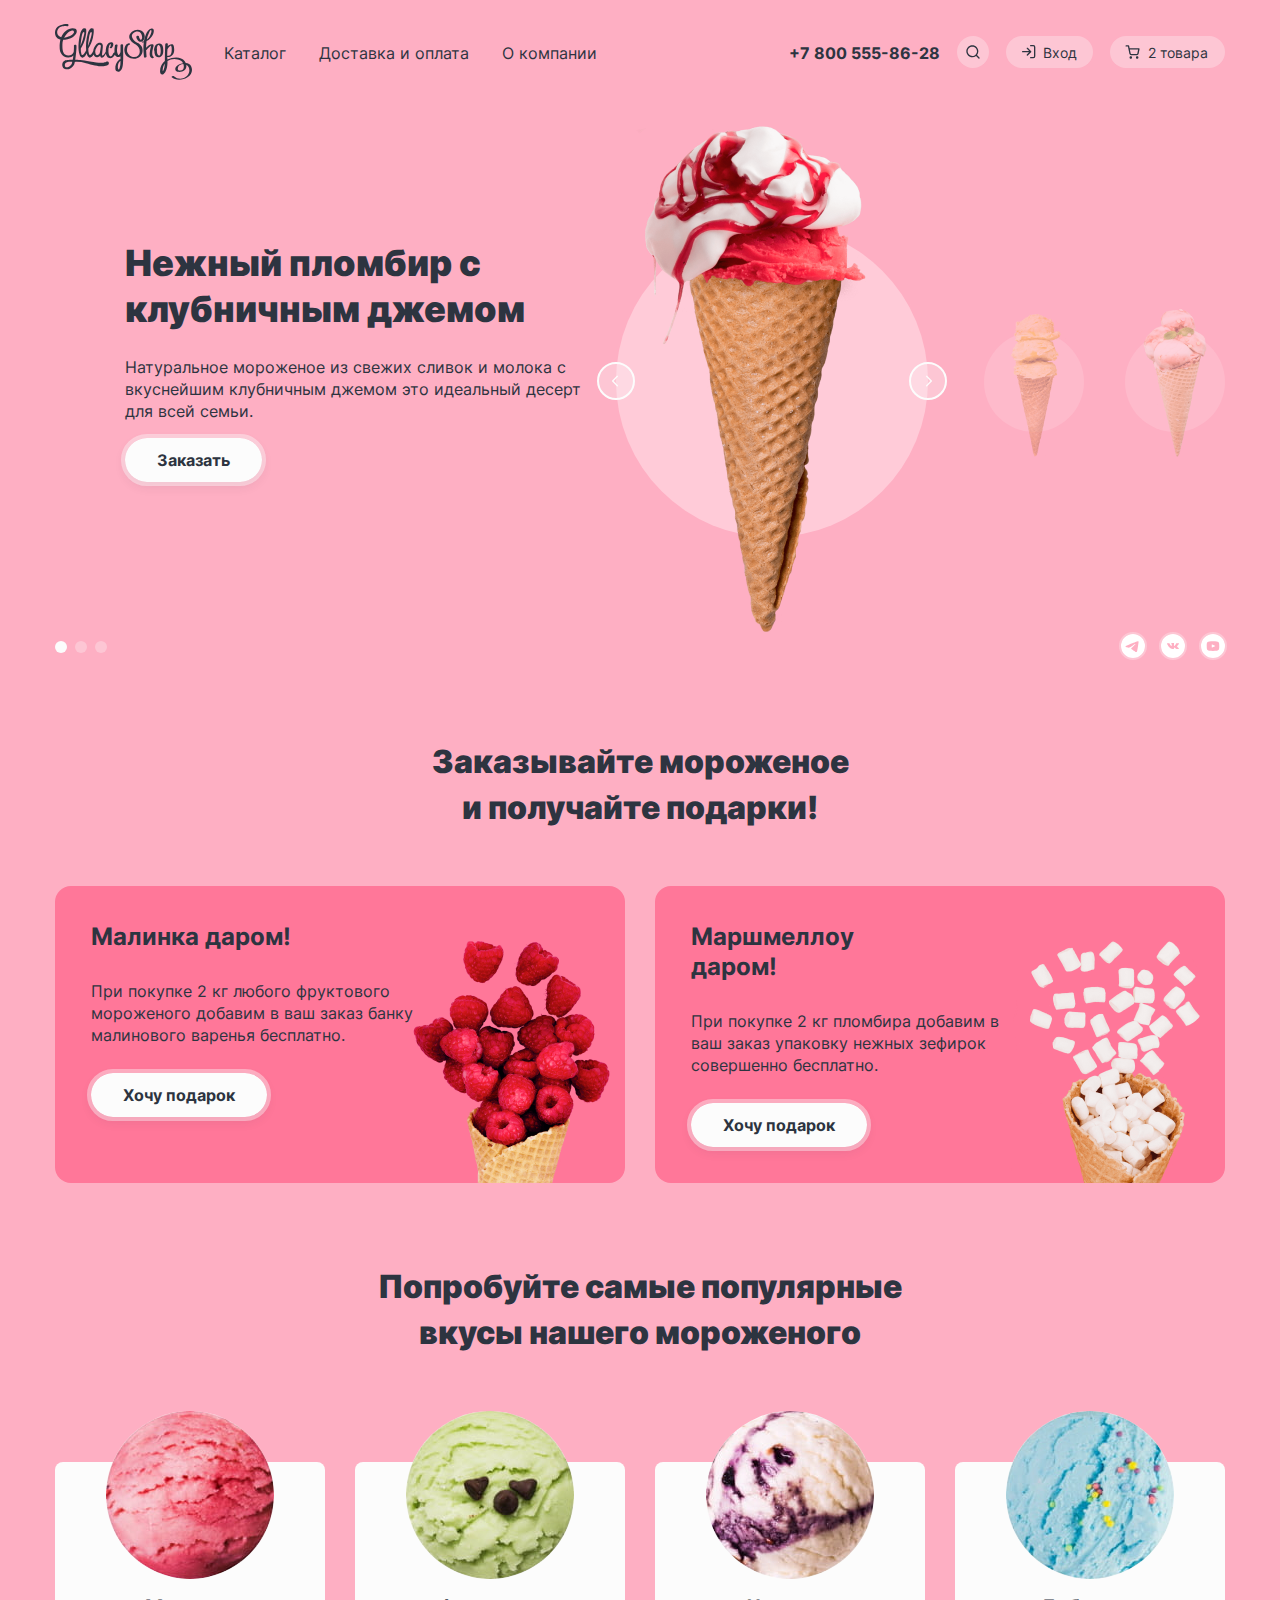
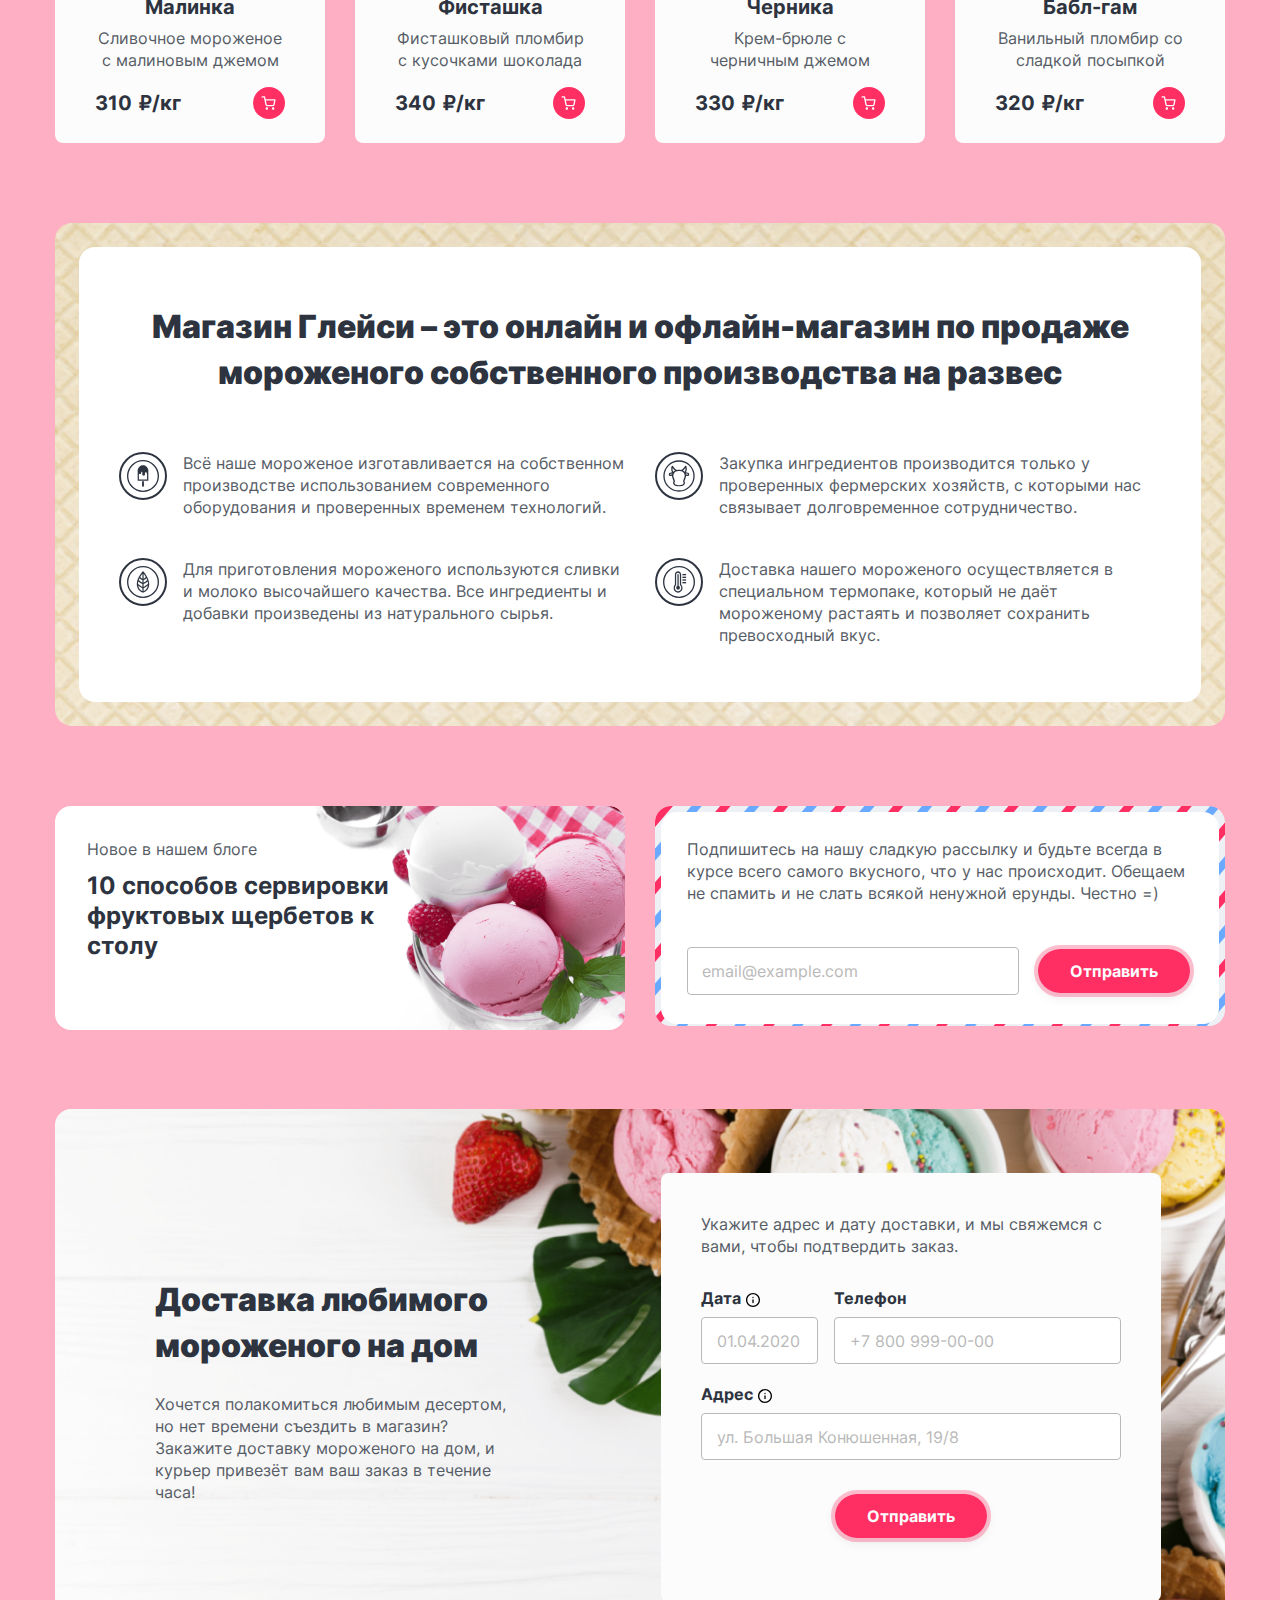
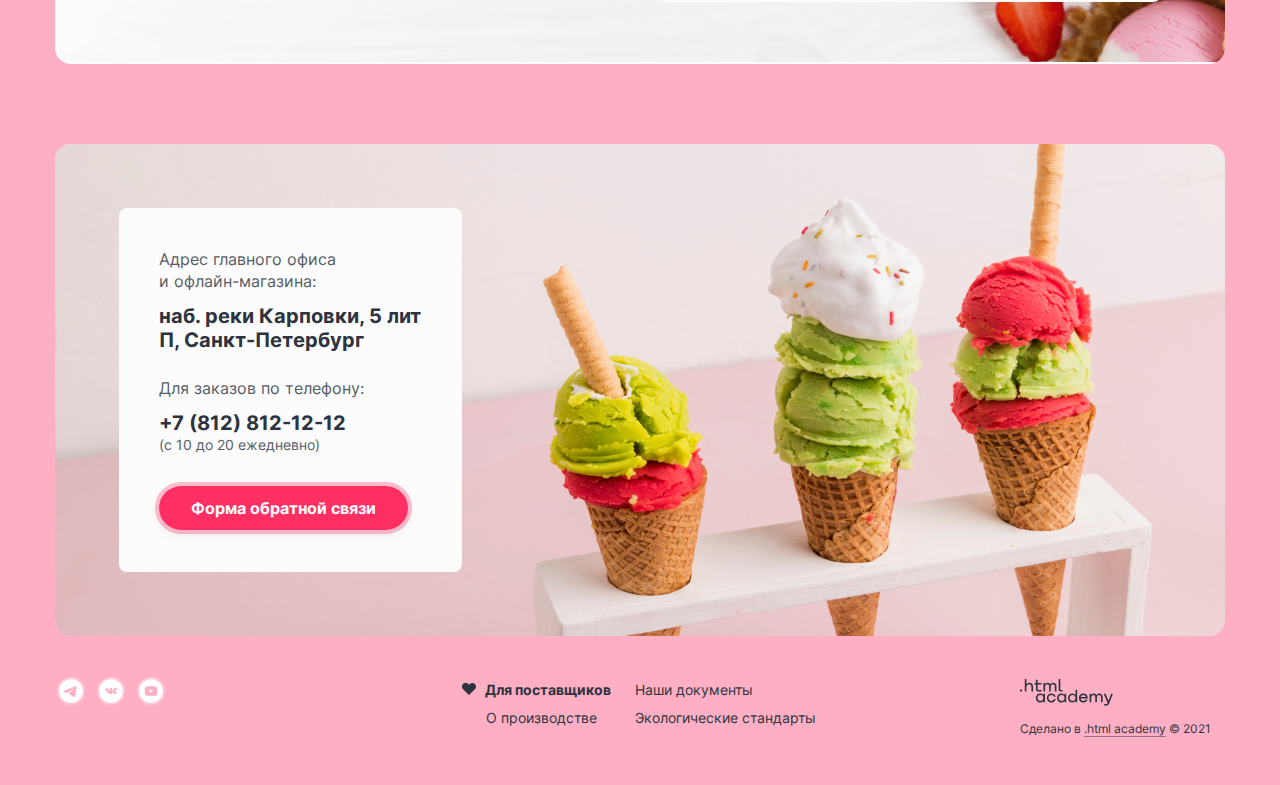
==== commit 137b65a8: "Added adjustments for images" ====
--- a/index.html
+++ b/index.html
@@ -11,7 +11,7 @@
       <header class="page-header">
         <nav class="navigation">
           <a class="navigation-logo" href="/">
-            <img class="page-header-logo" src="images/gllacy-logo.svg" width="137" height="56" alt="Логотип магазина Глейси">
+            <img class="page-header-logo" src="../images/gllacy-logo.svg" width="137" height="56" alt="Логотип магазина Глейси">
           </a>
           <ul class="navigation-list">
             <li class="navigation-item">
@@ -124,7 +124,7 @@
                   <h2 class="popover-title">Корзина</h2>
                   <ul class="popover-cart-items">
                     <li class="popover-cart-item">
-                      <img class="popover-cart-image" src="images/catalog/raspberry.jpeg" alt="Малиновое мороженое">
+                      <img class="popover-cart-image" src="../images/catalog/raspberry.jpeg" alt="Малиновое мороженое">
                       <h3 class="popover-cart-title">Малинка</h3>
                       <p class="popover-cart-description">1 кг х 310 ₽</p>
                       <b class="popover-cart-price">310 ₽</b>
@@ -132,7 +132,7 @@
                           корзины</span></button>
                     </li>
                     <li class="popover-cart-item">
-                      <img class="popover-cart-image" src="images/catalog/bubble-gum.jpeg" alt="Мороженое со вкусом Бабл-гам">
+                      <img class="popover-cart-image" src="../images/catalog/bubble-gum.jpeg" alt="Мороженое со вкусом Бабл-гам">
                       <h3 class="popover-cart-title">Бабл Гам</h3>
                       <p class="popover-cart-description">1,5 кг х 320 ₽</p>
                       <b class="popover-cart-price">480 ₽</b>
@@ -174,15 +174,15 @@
               </div>
               <ol class="slider-item-content">
                 <li class="slider-item-picture slider-item-picture-main">
-                  <img class="slider-item-img" src="images/slider/strawberry-ice-cream.png" width="306" height="507"
+                  <img class="slider-item-img" src="../images/slider/strawberry-ice-cream.png" width="306" height="507"
                     alt="Нежный пломбир с клубничным джемом">
                 </li>
                 <li class="slider-item-picture slider-item-picture-next">
-                  <img class="slider-item-img-next" src="images/slider/banana-ice-cream.png" width="66" height="150"
+                  <img class="slider-item-img-next" src="../images/slider/banana-ice-cream.png" width="66" height="150"
                     alt="Сливочное мороженое со вкусом банана">
                 </li>
                 <li class="slider-item-picture slider-item-picture-next">
-                  <img class="slider-item-img-next" src="images/slider/caramel-ice-cream.png" width="66" height="150"
+                  <img class="slider-item-img-next" src="../images/slider/caramel-ice-cream.png" width="66" height="150"
                     alt="Карамельный пломбир с маршмеллоу">
                 </li>
               </ol>
@@ -198,15 +198,15 @@
               </div>
               <ol class="slider-item-content">
                 <li class="slider-item-picture slider-item-picture-main">
-                  <img class="slider-item-img" src="images/slider/banana-ice-cream.png" width="66" height="150"
+                  <img class="slider-item-img" src="../images/slider/banana-ice-cream.png" width="66" height="150"
                     alt="Сливочное мороженое со вкусом банана">
                 </li>
                 <li class="slider-item-picture slider-item-picture-next">
-                  <img class="slider-item-img-next" src="images/slider/caramel-ice-cream.png" width="66" height="150"
+                  <img class="slider-item-img-next" src="../images/slider/caramel-ice-cream.png" width="66" height="150"
                     alt="Карамельный пломбир с маршмеллоу">
                 </li>
                 <li class="slider-item-picture slider-item-picture-next">
-                  <img class="slider-item-img-next" src="images/slider/strawberry-ice-cream.png" width="306"
+                  <img class="slider-item-img-next" src="../images/slider/strawberry-ice-cream.png" width="306"
                     height="507" alt="Нежный пломбир с клубничным джемом">
                 </li>
               </ol>
@@ -220,15 +220,15 @@
               </div>
               <ol class="slider-item-content">
                 <li class="slider-item-picture slider-item-picture-main">
-                  <img class="slider-item-img" src="images/slider/caramel-ice-cream.png" width="66" height="150"
+                  <img class="slider-item-img" src="../images/slider/caramel-ice-cream.png" width="66" height="150"
                     alt="Карамельный пломбир с маршмеллоу">
                 </li>
                 <li class="slider-item-picture slider-item-picture-next">
-                  <img class="slider-item-img-next" src="images/slider/strawberry-ice-cream.png" width="306"
+                  <img class="slider-item-img-next" src="../images/slider/strawberry-ice-cream.png" width="306"
                     height="507" alt="Нежный пломбир с клубничным джемом">
                 </li>
                 <li class="slider-item-picture slider-item-picture-next">
-                  <img class="slider-item-img-next" src="images/slider/banana-ice-cream.png" width="66" height="150"
+                  <img class="slider-item-img-next" src="../images/slider/banana-ice-cream.png" width="66" height="150"
                     alt="Сливочное мороженое со вкусом банана">
                 </li>
               </ol>
@@ -335,7 +335,7 @@
           <ul class="popular-product-list product">
             <li class="product-card">
               <a class="product-card-link" href="#">
-                <img class="product-card-img" src="/images/catalog/raspberry.jpeg" width="168" height="168" alt="Малиновое мороженое">
+                <img class="product-card-img" src="../images/catalog/raspberry.jpeg" width="168" height="168" alt="Малиновое мороженое">
               </a>
               <div class="product-card-content">
                 <a class="product-card-link" href="#">
@@ -357,7 +357,7 @@
             </li>
             <li class="product-card">
               <a class="product-card-link" href="#">
-                <img class="product-card-img" src="images/catalog/pistachio.jpeg" width="168" height="168" alt="Фисташковое мороженое">
+                <img class="product-card-img" src="../images/catalog/pistachio.jpeg" width="168" height="168" alt="Фисташковое мороженое">
               </a>
               <div class="product-card-content">
                 <a class="product-card-link" href="#">
@@ -379,7 +379,7 @@
             </li>
             <li class="product-card">
               <a class="product-card-link" href="#">
-                <img class="product-card-img" src="images/catalog/blueberries.jpeg" width="168" height="168" alt="Черничное мороженое">
+                <img class="product-card-img" src="../images/catalog/blueberries.jpeg" width="168" height="168" alt="Черничное мороженое">
               </a>
               <div class="product-card-content">
                 <a class="product-card-link" href="#">
@@ -401,7 +401,7 @@
             </li>
             <li class="product-card">
               <a class="product-card-link" href="#">
-                <img class="product-card-img" src="images/catalog/bubble-gum.jpeg" width="168" height="168" alt="Мороженое со вкусом Бабл-гам">
+                <img class="product-card-img" src="../images/catalog/bubble-gum.jpeg" width="168" height="168" alt="Мороженое со вкусом Бабл-гам">
               </a>
               <div class="product-card-content">
                 <a class="product-card-link" href="#">
@@ -592,7 +592,7 @@
 
         <section class="page-footer-copyright copyright">
           <a class="copyright-logo" href="https://htmlacademy.ru">
-            <img class="htmlacademy-logo" src="images/logo-htmlacademy.svg" width="93" height="27" alt="Логотип HTML Academy.">
+            <img class="htmlacademy-logo" src="../images/logo-htmlacademy.svg" width="93" height="27" alt="Логотип HTML Academy.">
           </a>
           <p class="copyright-description">Сделано в <a class="copyright-link" href="https://htmlacademy.ru">.html academy</a> © 2021
           </p>
--- a/style/style.css
+++ b/style/style.css
@@ -238,26 +238,26 @@
   fill: #2D3440;
 }
 
-.navigation-link:not(.navigation-link-tel):hover {
+.navigation-link:not(.navigation-link-phone):hover {
   color: #2D3440;
   background-color: rgba(252, 252, 252, 0.5);
   border-radius: 30px;
 }
 
-.navigation-link:not(.navigation-link-tel):focus {
+.navigation-link:not(.navigation-link-phone):focus {
   color: #2D3440;
   background: rgba(252, 252, 252, 0.5);
   border: 2px solid #2D3440;
   border-radius: 30px;
 }
 
-.navigation-link:not(.navigation-link-tel):active {
+.navigation-link:not(.navigation-link-phone):active {
   color: #2D3440;
   background-color: #FCFCFC;
   border-radius: 30px;
 }
 
-.navigation-link:not(.navigation-link-tel):not(navigation-link-cart):current {
+.navigation-link:not(.navigation-link-phone):not(navigation-link-cart):current {
   color: #FCFCFC;
   background-color: #FF4A78;
   border-radius: 30px;
@@ -286,14 +286,14 @@
   min-height: 16px;
 }
 
-.navigation-list-user .navigation-item-tel {
+.navigation-list-user .navigation-item-phone {
   font-size: 16px;
   line-height: 20px;
   font-weight: 700;
   background-color: #FEAFC3;
 }
 
-.navigation-link-tel {
+.navigation-link-phone {
   margin-right: -1px;
   padding: 0;
   padding-top: 1px;
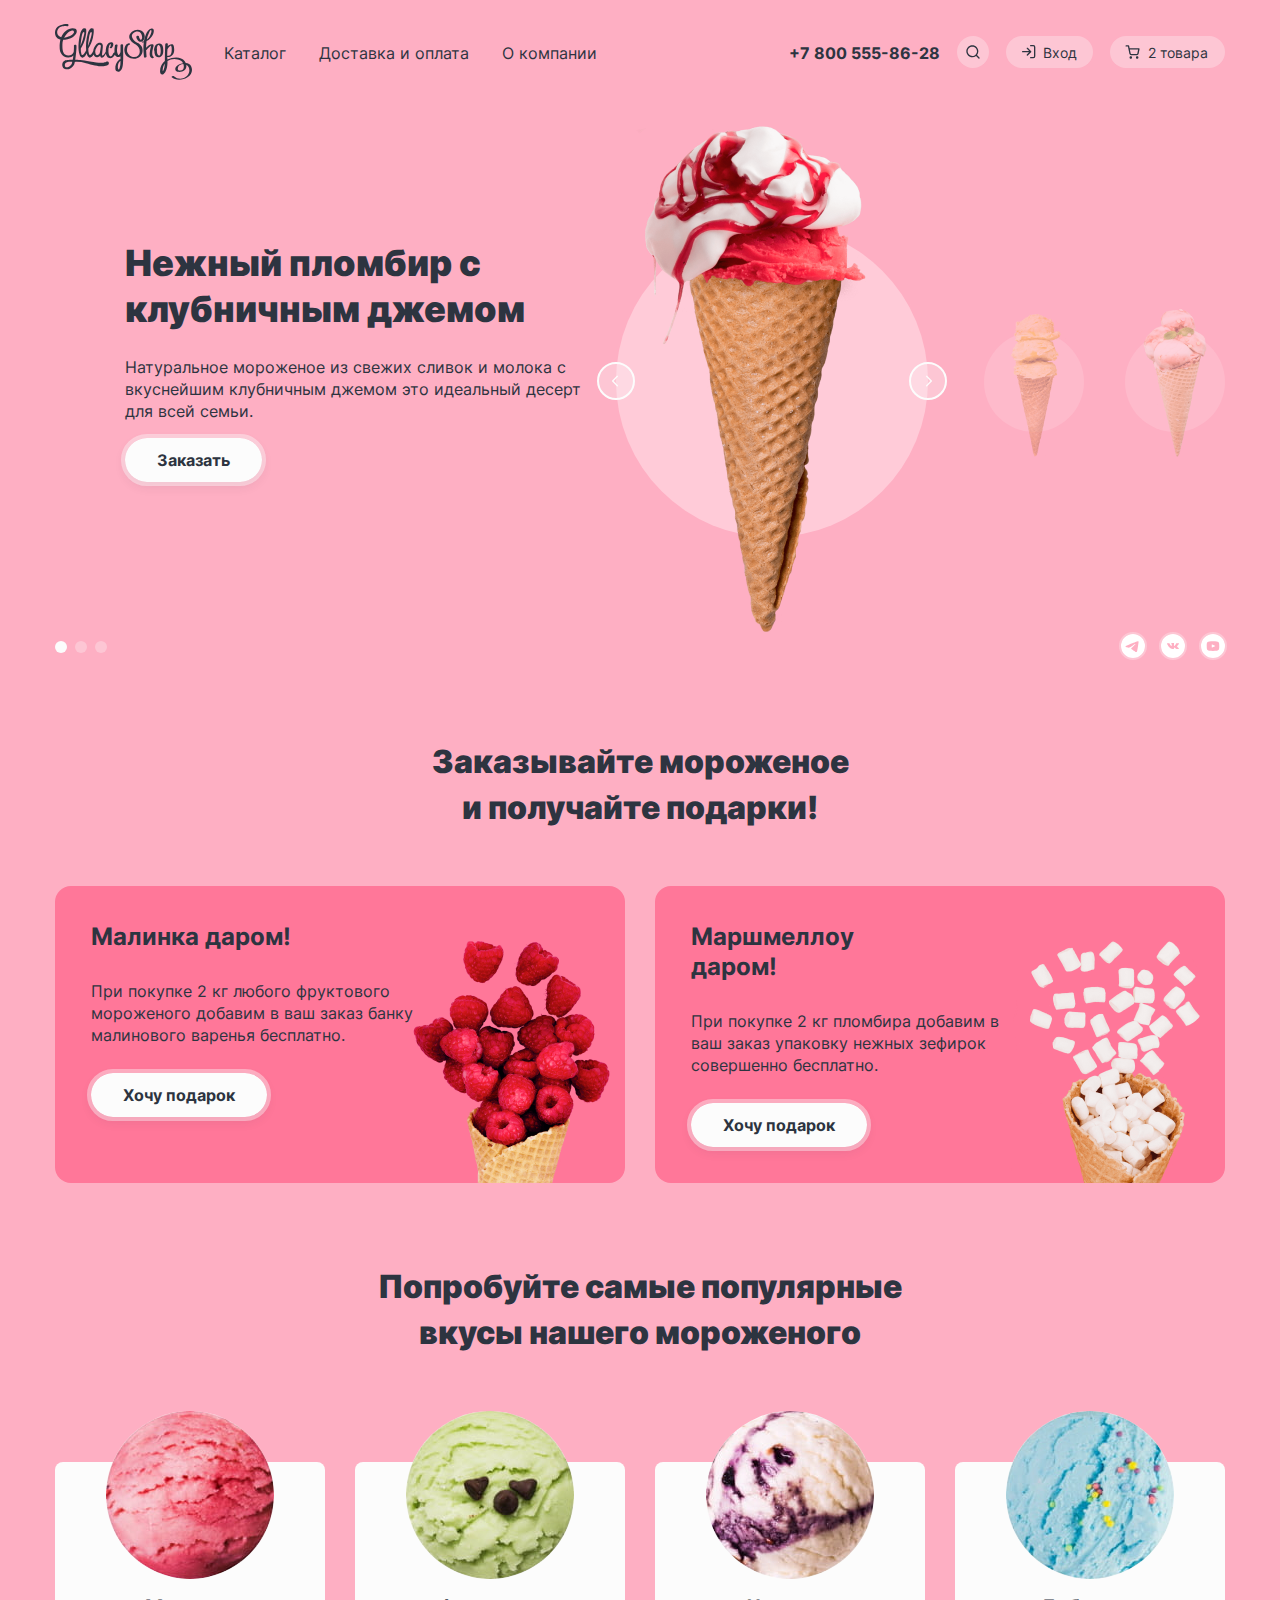
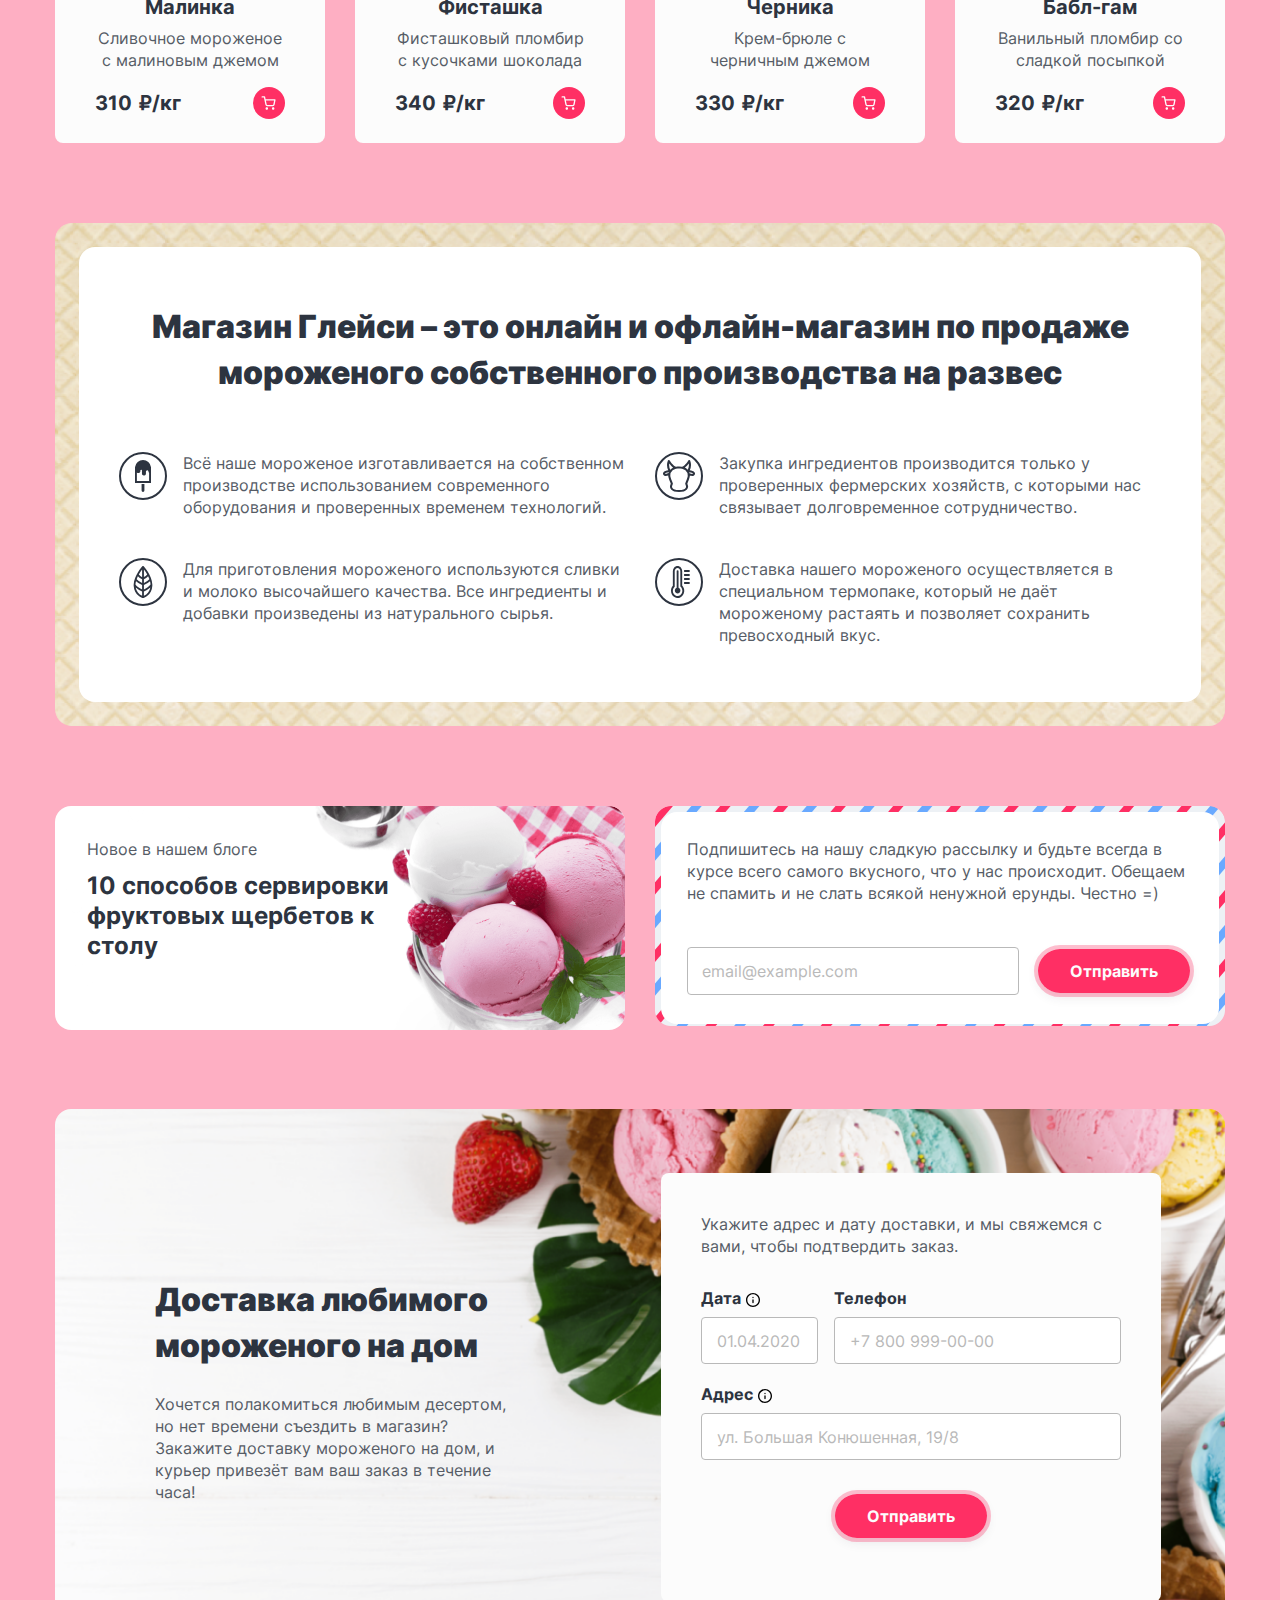
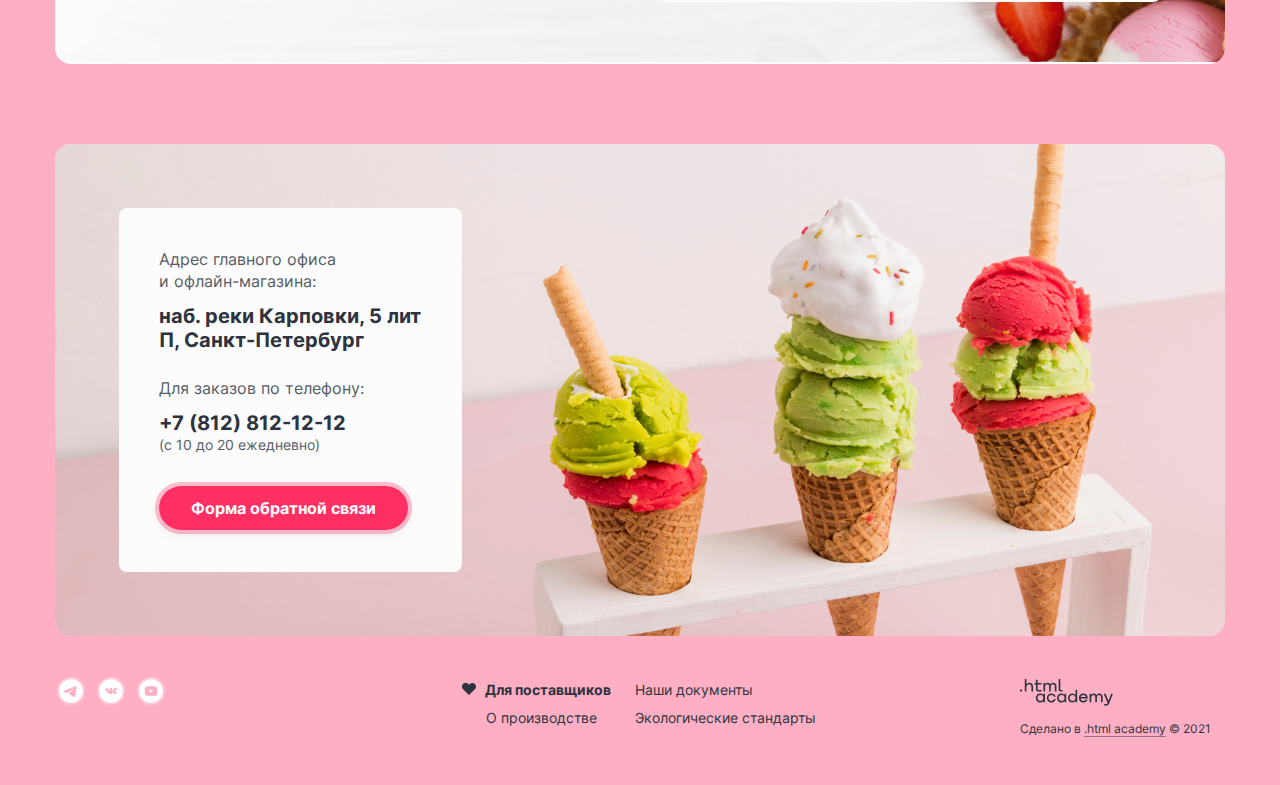
==== commit 40774366: "Added edits on advantages" ====
--- a/index.html
+++ b/index.html
@@ -425,6 +425,7 @@
         </section>
 
         <div class="wrapper-advantages">
+
           <section class="advantages">
             <h2 class="visually-hidden">Наши преимущества</h2>
             <p class="advantages-desc">Магазин Глейси – это онлайн и офлайн-магазин по продаже мороженого собственного производства на развес</p>
